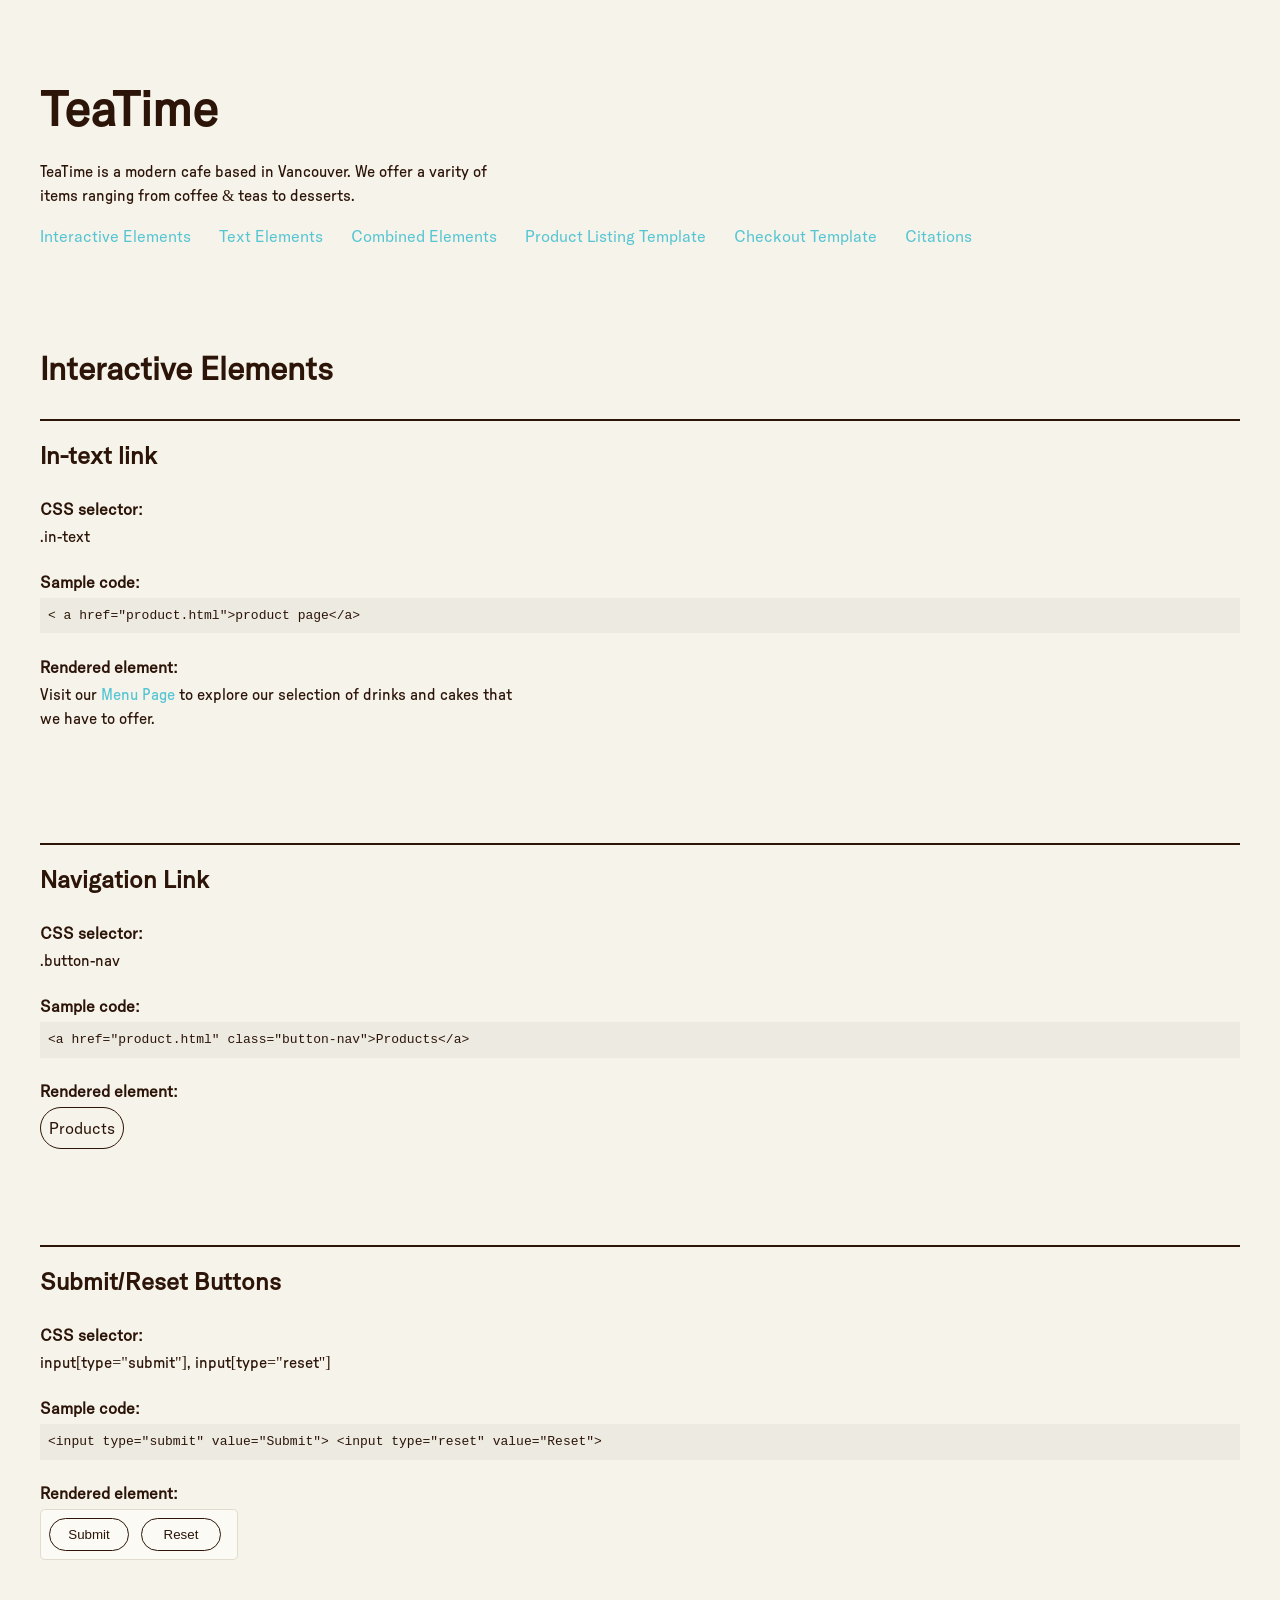
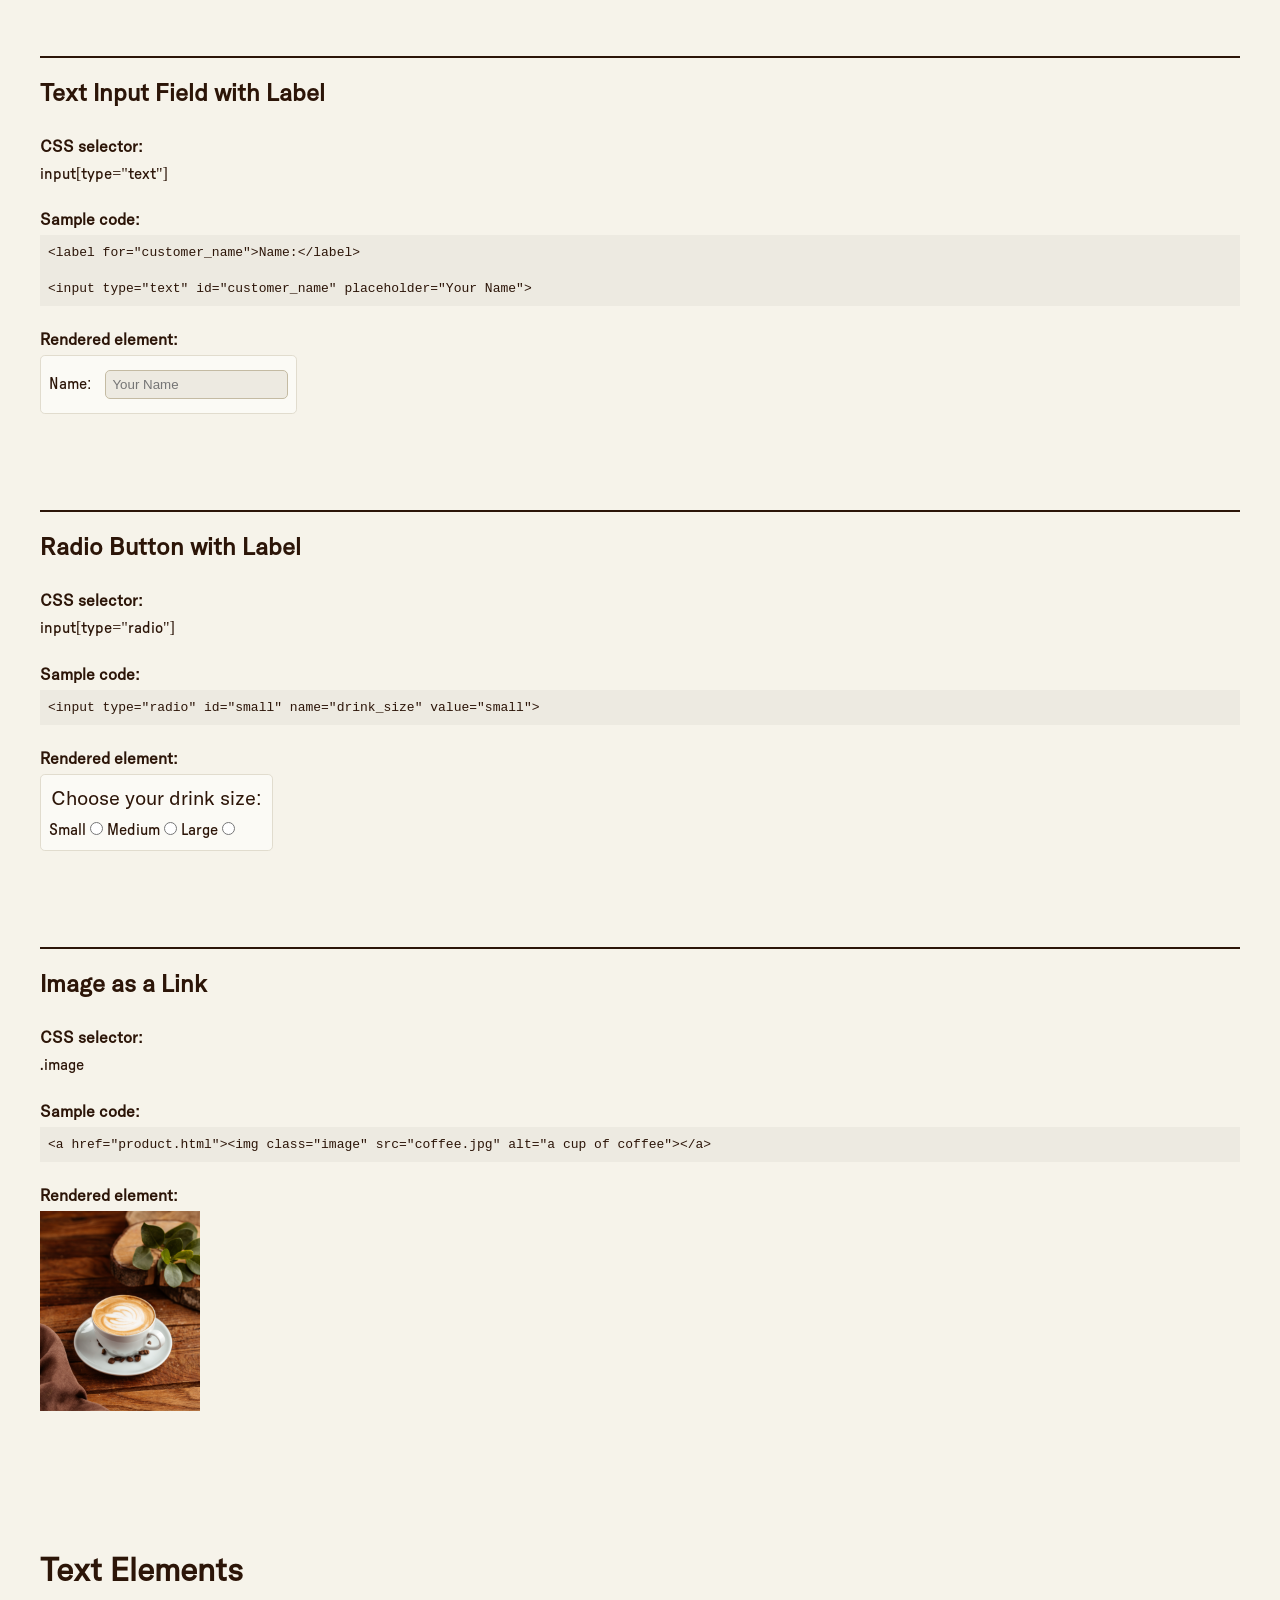
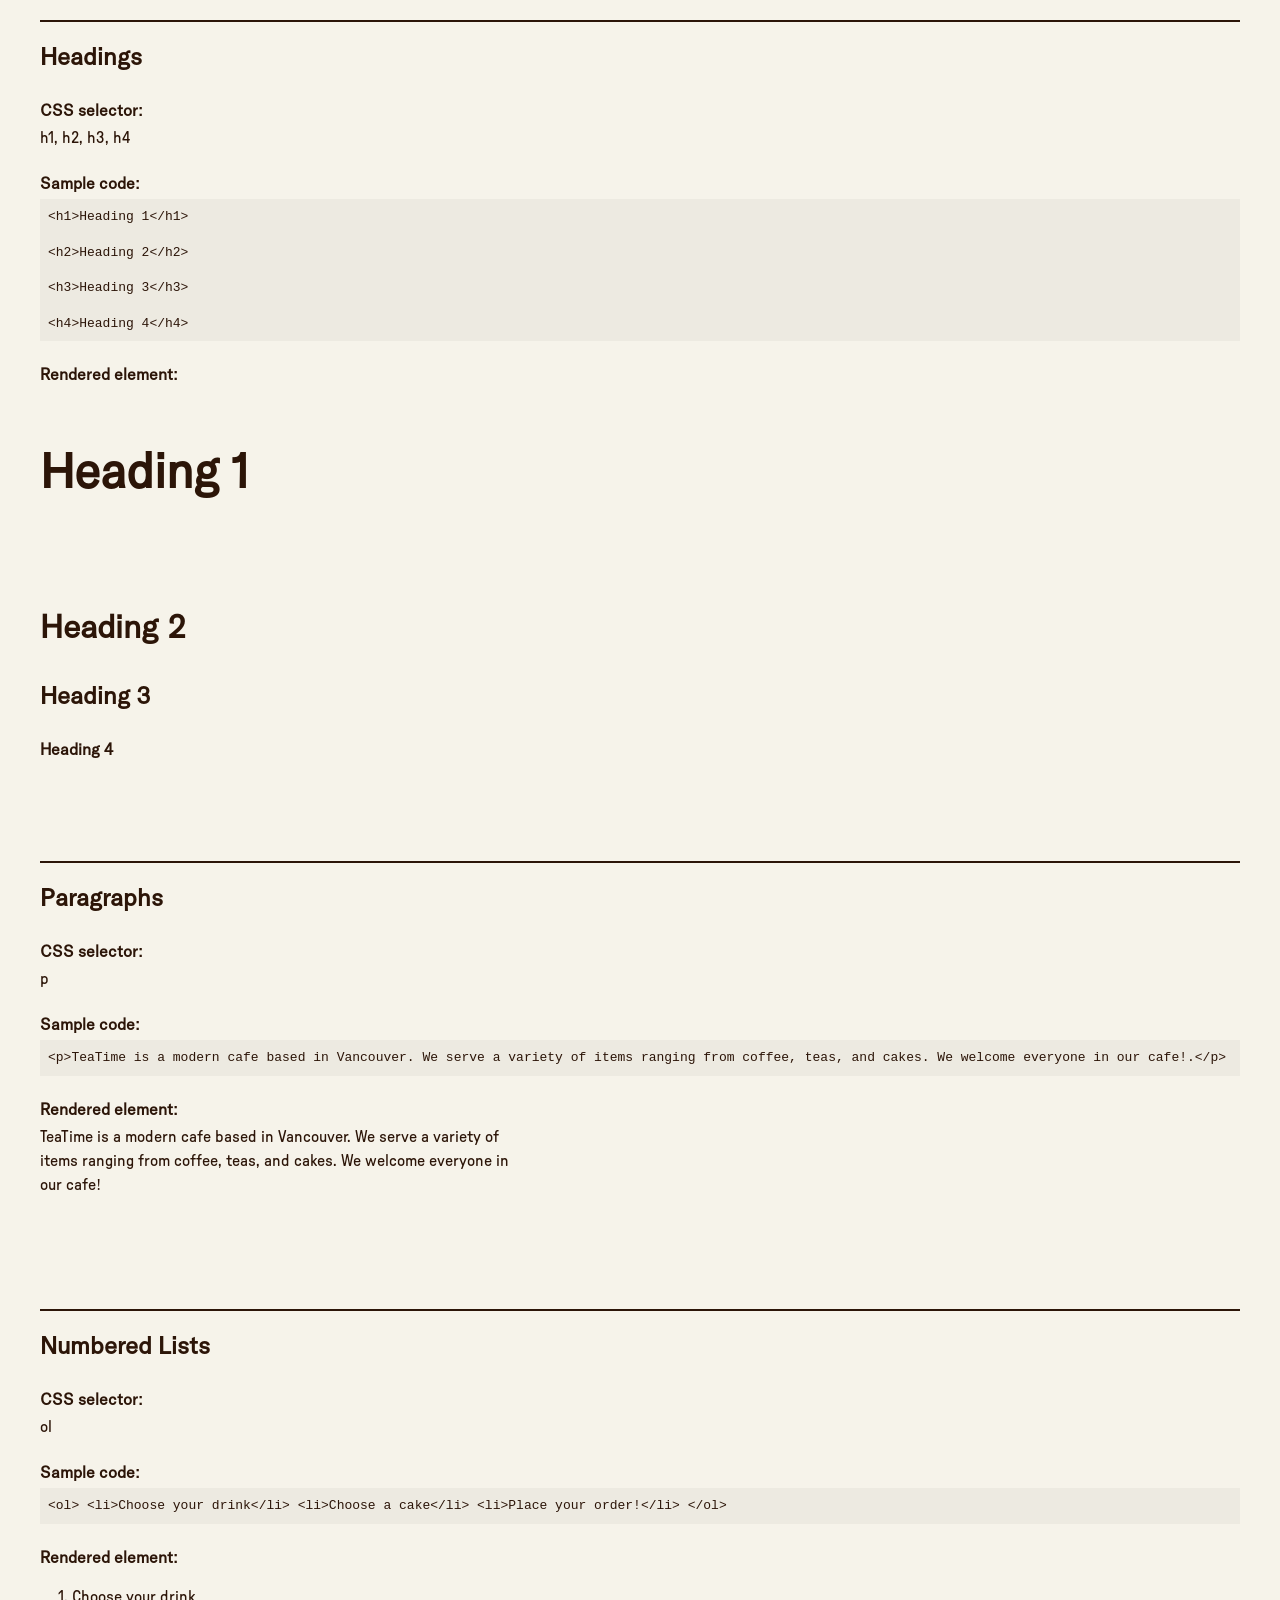
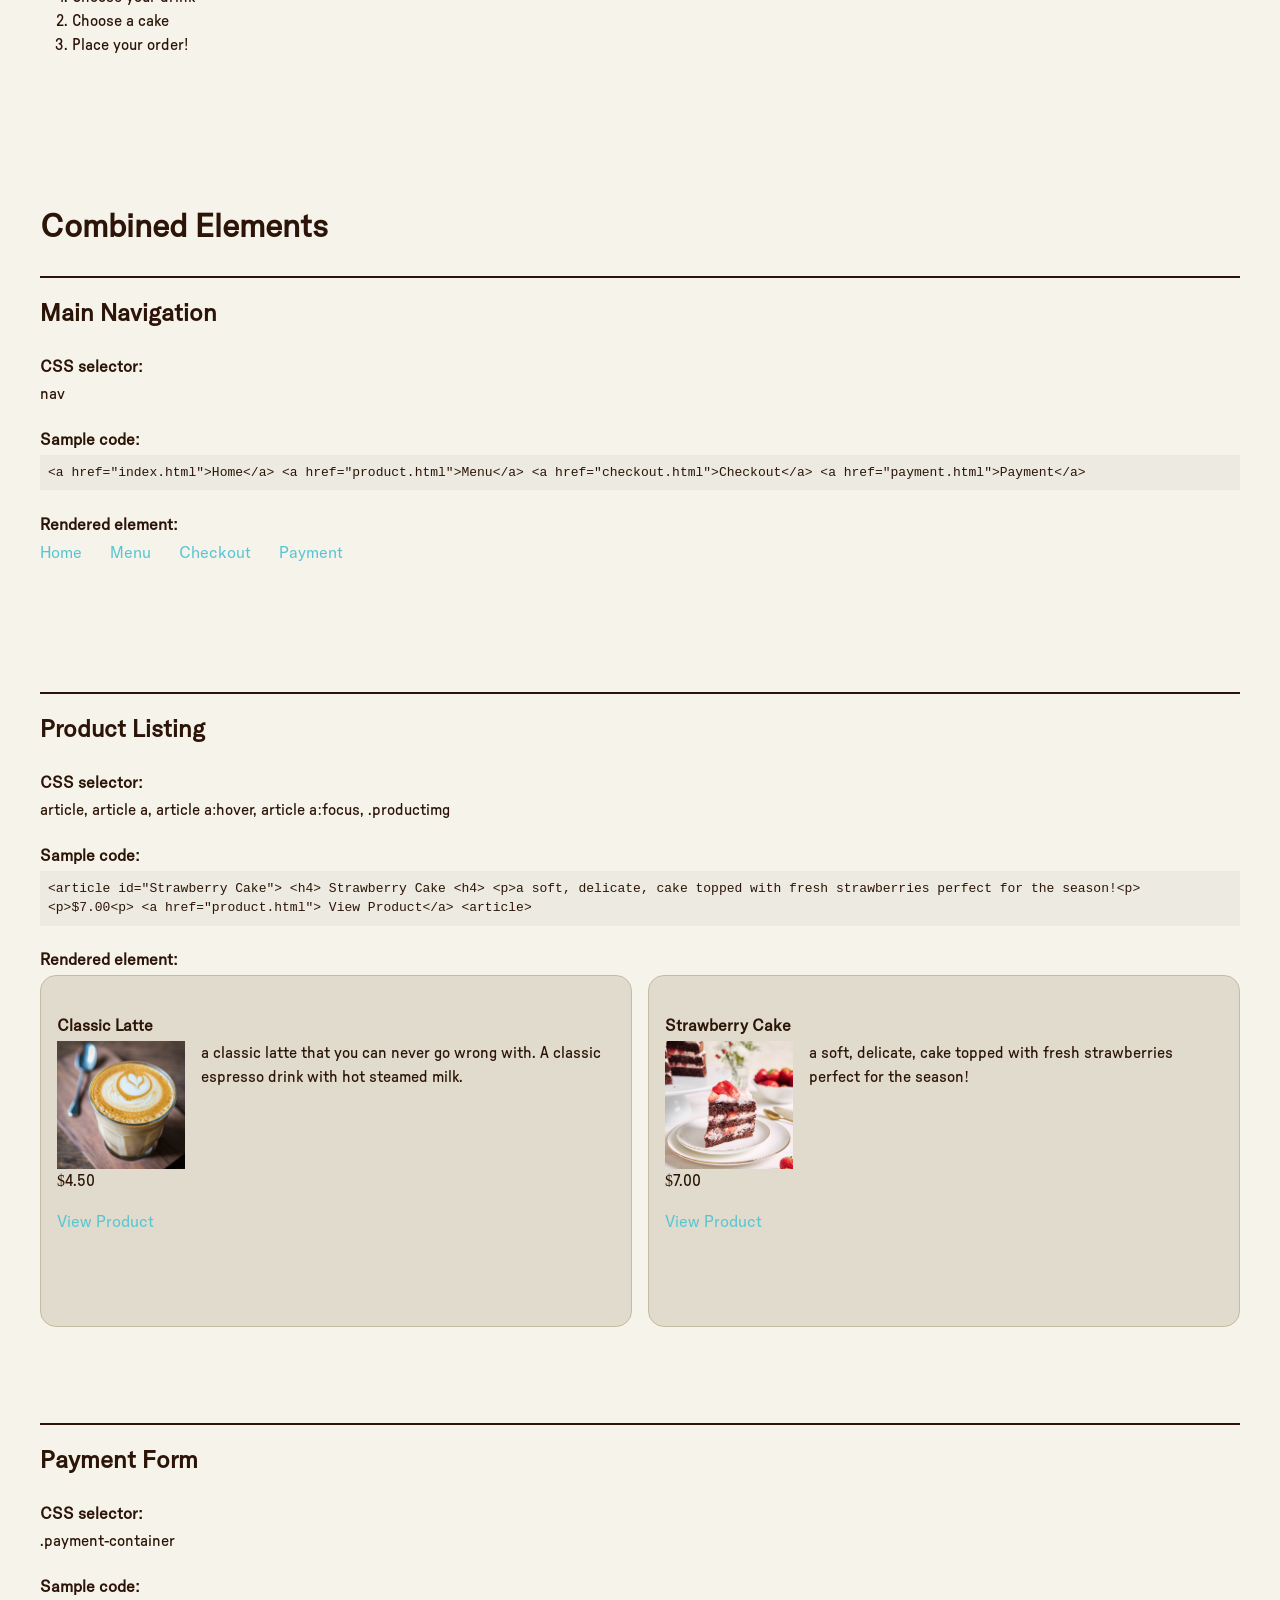
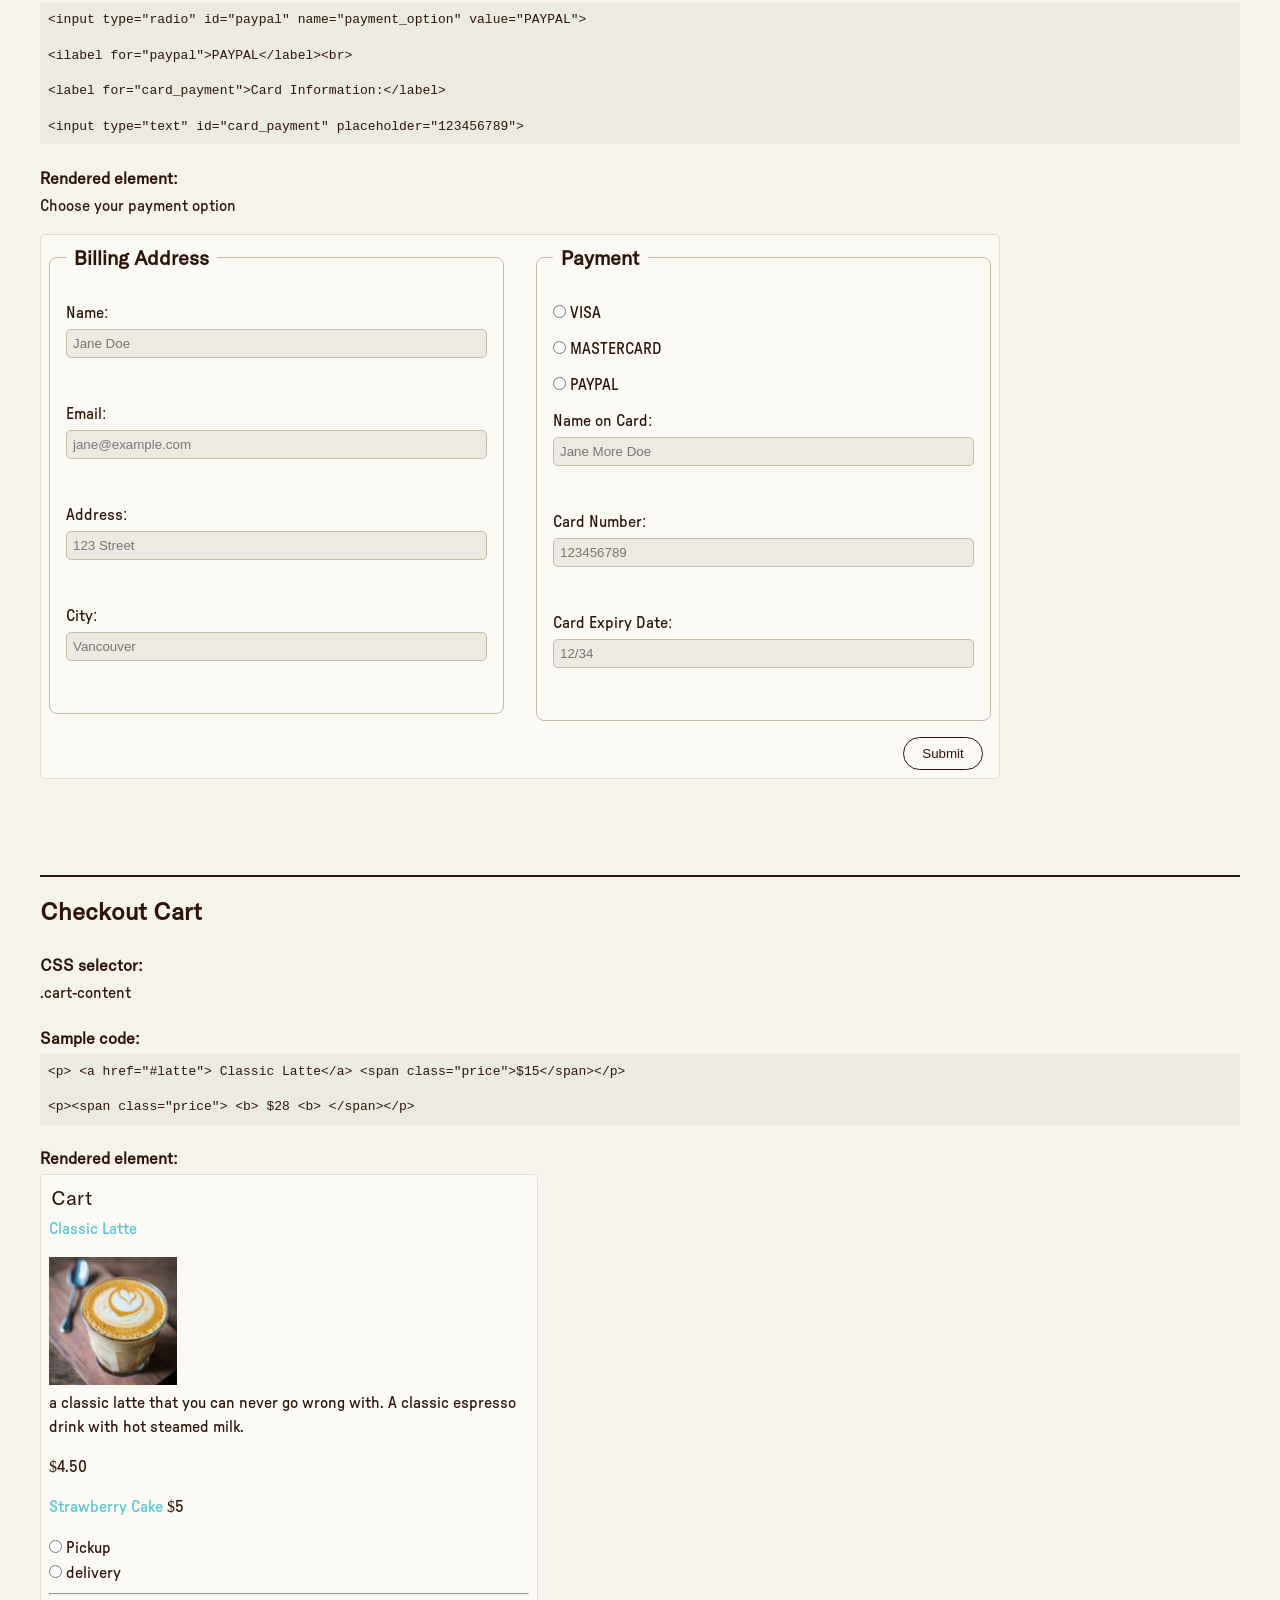
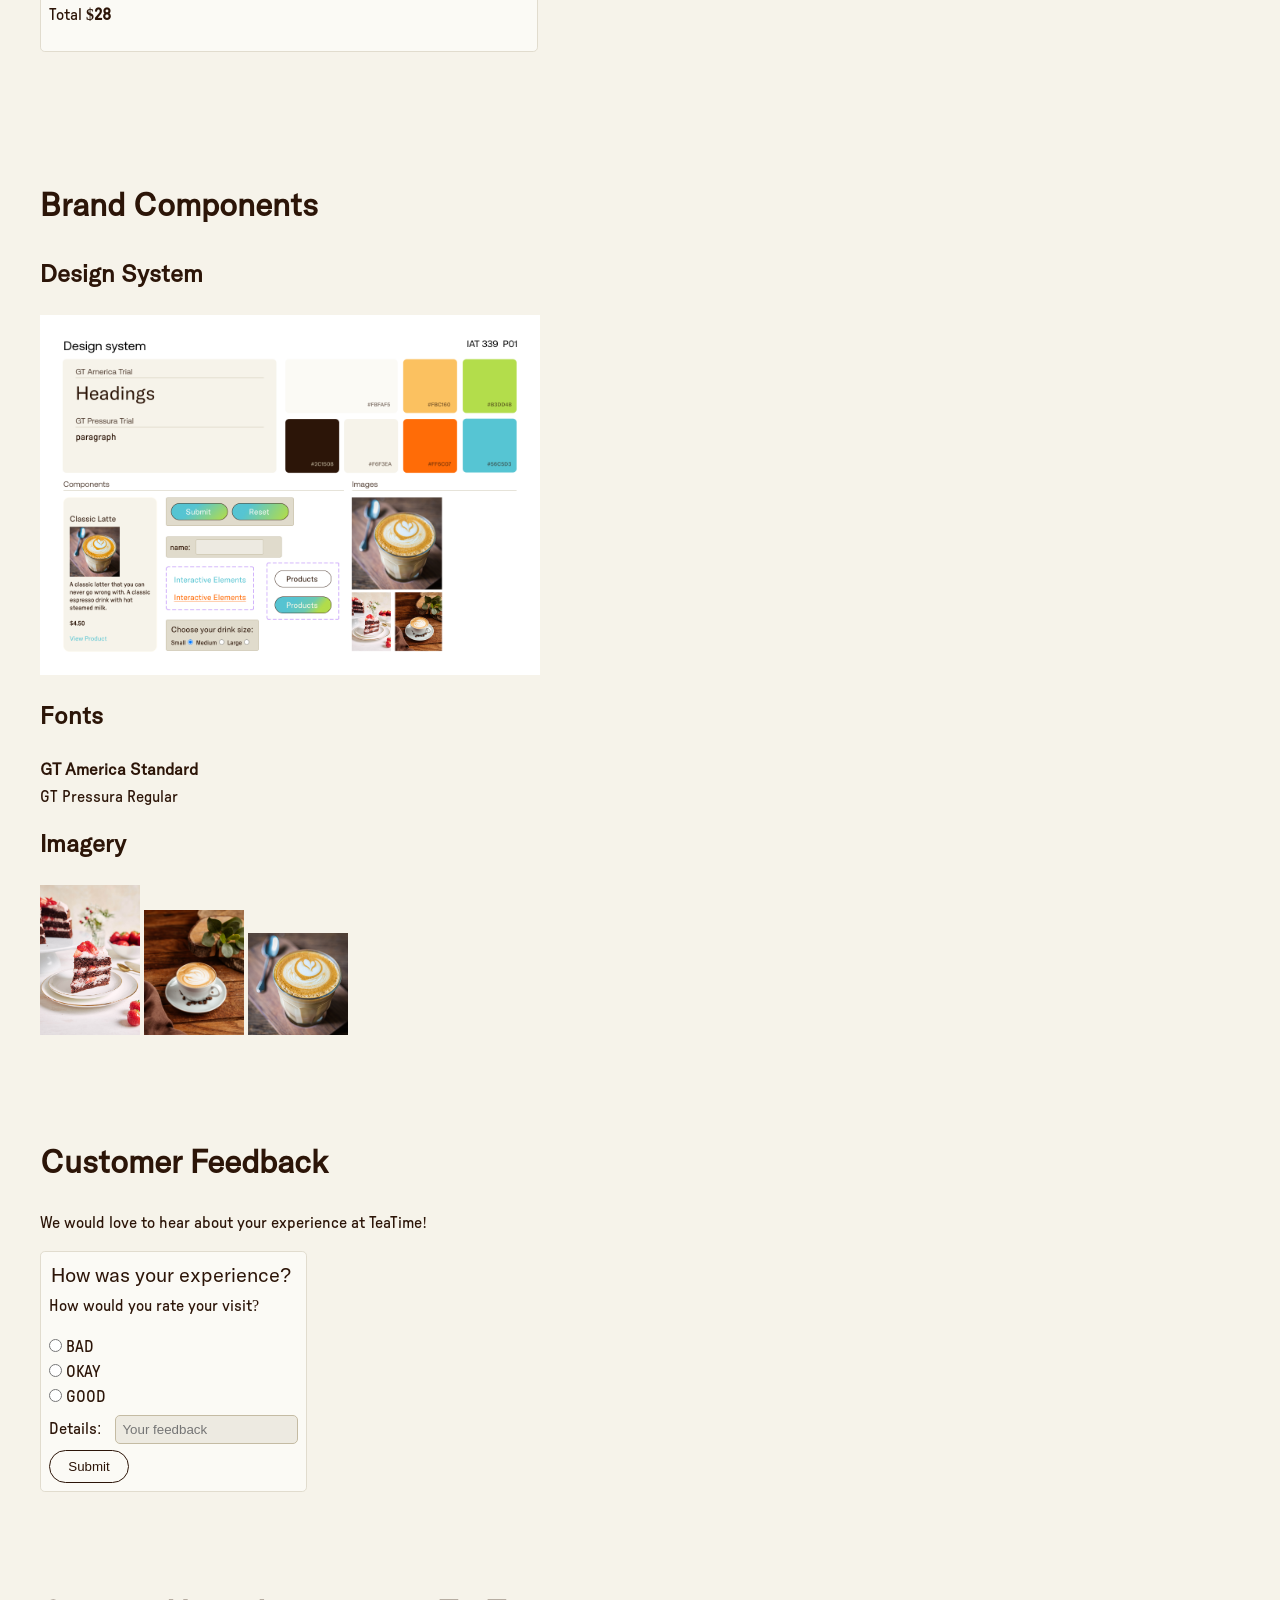
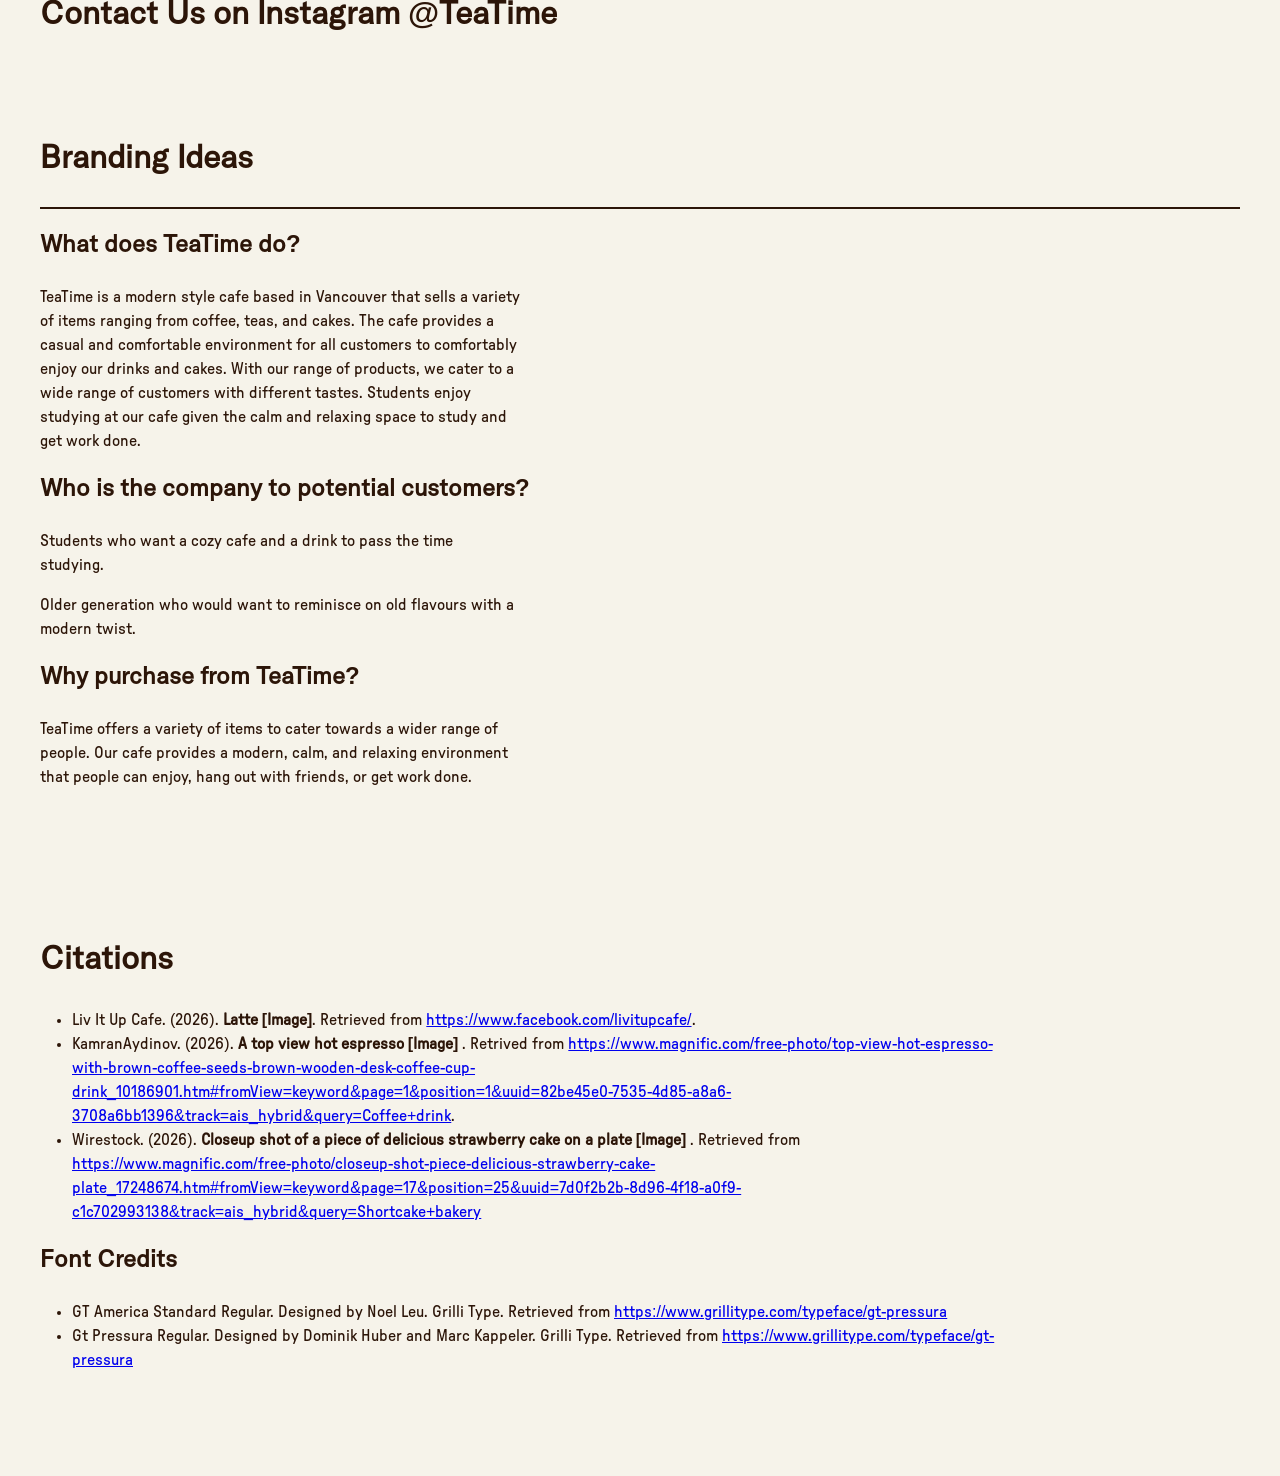
==== P1_km/html/index.html @ fffe6826 "feedbackform" ====
<!DOCTYPE html>

<html lang ="en">

  <head>

    <meta charset="utf-8">
    <title>TeaTime-StyleGuide</title>

    <link href="../css/main.css" rel="stylesheet">

  </head>

  <body>

    <header id="home"> 
      <h1>TeaTime</h1>

      <p>TeaTime is a modern cafe based in Vancouver. We offer a varity of items ranging from coffee & teas to desserts.</p>


      <nav>        
        <a href="#interactive_elements">Interactive Elements</a>
        <a href="#text_elements">Text Elements</a>
        <a href="#combined_elements">Combined Elements</a>
        <a href="product.html">Product Listing Template</a>
        <a href="checkout.html">Checkout Template</a>
        <a href="#citations">Citations</a>
      </nav>

    </header> 

    <!-- INTERACTIVE ELEMENTS SECTION // -->
    <section id="interactive_elements">
      <h2>Interactive Elements</h2>


      <section class="element">
        <h3>In-text link</h3>

        <h4>CSS selector:</h4>
        <p>.in-text</p>

        <h4>Sample code:</h4>

        <code> 
          &lt; a href="product.html"&gt;product page&lt;/a&gt;
        </code>
        <h4>Rendered element:</h4>

        <!-- code is from IAT 235 -->
        <p> Visit our <a href="product.html" class="in-text">Menu Page</a> to explore our selection of drinks and cakes that we have to offer.</p>

        

      </section>


      <!-- Default Button styling section -->
      <section class="element">

        <h3>Navigation Link</h3>

        <h4>CSS selector:</h4>
        <p>.button-nav</p>

        <h4>Sample code:</h4>
        <code>&lt;a href="product.html" class="button-nav"&gt;Products&lt;/a&gt;</code>

        <h4>Rendered element:</h4>
        <a class="button-nav" href="product.html"> Products</a>

      </section>


      <section class="element">
        <h3>Submit/Reset Buttons</h3>

        <h4>CSS selector:</h4>
        <p>input[type="submit"], input[type="reset"]</p>

        <h4>Sample code:</h4>
        <code>
          &lt;input type="submit" value="Submit"&gt;
          &lt;input type="reset" value="Reset"&gt;
        </code>

        <h4>Rendered element:</h4>

        <form>
          <input type="submit" value="Submit">
          <input type="reset" value="Reset">
        </form>


      </section>


      <section class="element">
        <h3>Text Input Field with Label</h3>
        <h4>CSS selector:</h4>
        <p>input[type="text"]</p>

        <h4>Sample code:</h4>
        <code>&lt;label for="customer_name"&gt;Name:&lt;/label&gt;</code>
        <code>&lt;input type="text" id="customer_name" placeholder="Your Name"&gt;</code>

        <!-- Got from Lab example -->
        <h4>Rendered element:</h4>
        <form>
          <fieldset>
            <label for="customer_name">Name:</label>
				    <input type="text" id="customer_name" placeholder="Your Name">
          </fieldset>
        </form>

      </section>

      <!--used w3schools to learn about radio button-->
      <section class="element">
        <h3>Radio Button with Label</h3>
        <h4>CSS selector:</h4>
        <p>input[type="radio"]</p>

        <h4>Sample code:</h4>
        <code> &lt;input type="radio" id="small" name="drink_size" value="small"&gt;</code>
        <h4>Rendered element:</h4>

        <form> 

          <fieldset>
            
            <legend>Choose your drink size:</legend>
            <label for="small">Small</label>
            <input type="radio" id="small" name="drink_size" value="small">

            <label for="medium">Medium</label>
            <input type="radio" id="medium" name="drink_size" value="medium">

            <label for="large">Large</label>
            <input type="radio" id="large" name="drink_size" value="large">



          </fieldset>
        </form>


      </section>


      <section class="element">
        <h3>Image as a Link</h3>
        <h4>CSS selector:</h4>
        <p>.image</p>

        <h4>Sample code:</h4>
        <code>&lt;a href="product.html"&gt;&lt;img class="image" src="coffee.jpg" alt="a cup of coffee"&gt;&lt;/a&gt; </code>
        <h4>Rendered element:</h4>

        <a href="product.html" class="image-link">
          <img class="image" src="coffee.jpg" alt="a cup of coffee" width="100">

        </a>


      </section>


    </section>
    <!-- // INTERACTIVE ELEMENTS SECTION -->



    <!-- TEXT ELEMENTS SECTION // -->
    <section id="text_elements">
      <h2>Text Elements</h2>

      <section class="element">
        <h3>Headings</h3>
        <h4>CSS selector:</h4>
        <p>h1, h2, h3, h4</p>

        <h4>Sample code:</h4>
        <code>&lt;h1&gt;Heading 1&lt;/h1&gt;</code>
        <code>&lt;h2&gt;Heading 2&lt;/h2&gt;</code>
        <code>&lt;h3&gt;Heading 3&lt;/h3&gt;</code>
        <code>&lt;h4&gt;Heading 4&lt;/h4&gt;</code>
        <h4>Rendered element:</h4>

        <h1>Heading 1</h1>

        <h2>Heading 2</h2> 
        <h3>Heading 3</h3>
       
        <h4>Heading 4</h4>
        

      </section>

      <section class="element">
        <h3>Paragraphs</h3>
        <h4>CSS selector:</h4>
        <p>p</p>

        <h4>Sample code:</h4>
        <code>&lt;p&gt;TeaTime is a modern cafe based in Vancouver. We serve a variety of items ranging from coffee, teas, and cakes. We welcome everyone in our cafe!.&lt;/p&gt;</code>
        <h4>Rendered element:</h4>

        <!-- code is from IAT 235 -->

        <p>TeaTime is a modern cafe based in Vancouver. We serve a variety of items ranging from coffee, teas, and cakes. We welcome everyone in our cafe!   </p>

      </section>
      <!--used w3schools to learn about ol and li and how to use them-->
      <section class="element">
        <h3>Numbered Lists</h3>
        <h4>CSS selector:</h4>
        <p>ol</p>

        <h4>Sample code:</h4>
        <code> 
          &lt;ol&gt;
          &lt;li&gt;Choose your drink&lt;/li&gt;
          &lt;li&gt;Choose a cake&lt;/li&gt;
          &lt;li&gt;Place your order!&lt;/li&gt;
          &lt;/ol&gt;

        </code>
        <h4>Rendered element:</h4>

        <ol> 

          <li>Choose your drink</li>
          <li>Choose a cake</li>
          <li>Place your order!</li>

        </ol>




      </section>

    </section>
    <!-- // TEXT ELEMENTS SECTION -->



    <!-- COMBINED ELEMENTS SECTION // -->
    <section id="combined_elements">
      <h2>Combined Elements</h2>

      <section class="element">
        <h3>Main Navigation</h3>
        <h4>CSS selector:</h4>
        <p>nav</p>

        <h4>Sample code:</h4>
        <code> 
          &lt;a href="index.html"&gt;Home&lt;/a&gt;
          &lt;a href="product.html"&gt;Menu&lt;/a&gt;
          &lt;a href="checkout.html"&gt;Checkout&lt;/a&gt;
          &lt;a href="payment.html"&gt;Payment&lt;/a&gt;
        </code>
        <h4>Rendered element:</h4>


        <nav>

          <a href="#home">Home</a>
          <a href="#product-listing">Menu</a>
          <a href="#checkout">Checkout</a>
          <a href="#payment">Payment</a>
        </nav>

        
      </section>

     <section class="element" id="product-listing">
      
      
      <h3>Product Listing</h3>
      <h4>CSS selector:</h4>
        <p>article, article a, article a:hover, article a:focus, .productimg</p>

        <h4>Sample code:</h4>
        <code> 
        &lt;article id="Strawberry Cake"&gt;
        &lt;h4&gt; Strawberry Cake &lt;h4&gt;
        &lt;p&gt;a soft, delicate, cake topped with fresh strawberries perfect for the season!&lt;p&gt;
        &lt;p&gt;$7.00&lt;p&gt;
        &lt;a href="product.html"&gt; View Product&lt;/a&gt;
        &lt;article&gt;
        
      </code>
      <h4>Rendered element:</h4>
      


      <!--used w3schools to decide when to use article vs section. Used article because the items are like one standalone thing that isn't reused-->
      <div class="product-container">

        <article id="latte">


          <h4> Classic Latte</h4>

          <div class="product-details">
          <img class="productimg" src="latte.jpg" alt="latte" width="100">
          <p> a classic latte that you can never go wrong with. A classic espresso drink with hot steamed milk. </p>
          </div>

          <p>$4.50</p>

          <a href="product.html">View Product</a>


        </article>


        <article id="cake">

          <h4>Strawberry Cake</h4>

          <div class="product-details">
          <img class="productimg" src="cake.jpg" alt="cake" width="100">
          <p> a soft, delicate, cake topped with fresh strawberries perfect for the season!</p>
          </div>

          <p>$7.00</p>

          <a href="product.html">View Product</a>
        </article>
      </div>


    </section>   
        
        

      <section class="element" id="payment">
        <h3>Payment Form</h3>
        <h4>CSS selector:</h4>
        <p>.payment-container</p>

        <h4>Sample code:</h4>
        <code>&lt;input type="radio" id="paypal" name="payment_option" value="PAYPAL"&gt;</code>
         <code>&lt;ilabel for="paypal"&gt;PAYPAL&lt;/label&gt;&lt;br&gt;</code>

         <code>&lt;label for="card_payment"&gt;Card Information:&lt;/label&gt;</code>
         <code>&lt;input type="text" id="card_payment" placeholder="123456789"&gt;</code>

         <h4>Rendered element:</h4>


        <p>Choose your payment option</p>

        <!-- soruce: https://www.w3schools.com/html/html_forms.asp -->

        <form>

          <div class="payment-container">

            <fieldset class="billing_address">
              <legend>Billing Address</legend>

              <!-- name -->
              <label for="name">Name:</label><br>
                <input type="text" id="name" placeholder="Jane Doe"><br>

              <!-- email -->
              <label for="email">Email:</label><br>
                <input type="text" id="email" placeholder="jane@example.com"><br>

              <!-- address -->
              <label for="address">Address:</label><br>
                <input type="text" id="address" placeholder="123 Street"><br>
              
              <!-- city -->
              <label for="city">City:</label><br>
                <input type="text" id="city" placeholder="Vancouver"><br>

            </fieldset>
            
            <fieldset class="card_payment">
              <legend>Payment</legend>

              <!-- radio button for card options -->

              <!-- visa -->
                <input type="radio" id="visa" name="payment_option" value="VISA">
                <label for="visa">VISA</label><br>

                <!-- mastercard -->
                <input type="radio" id="mastercard" name="payment_option" value="MASTERCARD">
                <label for="mastercard">MASTERCARD</label><br>

                <!-- paypal -->
                <input type="radio" id="paypal" name="payment_option" value="PAYPAL">
                <label for="paypal">PAYPAL</label><br>


              <!-- text input for card payment -->

                <!-- name on card -->
                <label for="card_name">Name on Card:</label><br>
                <input type="text" id="card_name" placeholder="Jane More Doe"><br>

                <!-- card number -->
                <label for="card_payment">Card Number:</label><br>
                <input type="text" id="card_payment" placeholder="123456789"><br>
                
                <!-- expire date -->
                <label for="card_exp">Card Expiry Date:</label><br>
                <input type="text" id="card_exp" placeholder="12/34"><br>
  

            </fieldset>

          </div>

          <!-- submit button -->
          <input type="submit" value="Submit">  

        </form>



        
      </section>

      <section class="element" id="checkout">
        
        <h3>Checkout Cart</h3>
        <h4>CSS selector:</h4>
        <p>.cart-content</p>

        <h4>Sample code:</h4>
         <code>&lt;p&gt; &lt;a href="#latte"&gt; Classic Latte&lt;/a&gt; &lt;span class="price"&gt;$15&lt;/span&gt;&lt;/p&gt;</code>
        <code>&lt;p&gt;&lt;span class="price"&gt; &lt;b&gt; $28 &lt;b&gt; &lt;/span&gt;&lt;/p&gt;</code>

        <h4>Rendered element:</h4>


        <form>
          <legend>Cart</legend>

          <!-- source: https://www.w3schools.com/howto/howto_css_checkout_form.asp -->

          <fieldset class="latte-cart">
            <!-- image -->

            
            <p><a href="#latte" class="cartlink">Classic Latte</a></p>
            <img class="productimg" src="latte.jpg" alt="latte" width="100">
            <p> a classic latte that you can never go wrong with. A classic espresso drink with hot steamed milk. </p>

            <p>$4.50</p>
            <!-- product description -->
            <!-- quantity -->


          </fieldset>

          <fieldset class="cake-cart">
            <!-- image -->

            <p><a href="#cake" class="cartlink">Strawberry Cake</a> <span class="price">$5</span></p>
            <!-- product description -->
            <!-- quantity -->

          </fieldset>

          <fieldset class="delivery-option">
            <!-- pickup in store or delivery -->
              <!-- pickup -->
              <input type="radio" id="pickup" name="delivery_option" value="pickup">
              <label for="pickup">Pickup</label><br>

              <!-- delivery -->
              <input type="radio" id="delivery" name="delivery_option" value="delivery">
              <label for="delivery">delivery</label><br>
                
          </fieldset>

          <!-- linebreak -->
          <hr>

          <fieldset class="total-cost">
            <p>Total <span class="price"><b>$28</b></span></p>
          </fieldset>

        
        </form>


      </section>


    </section>

    <!-- brand components -->

    <section id="brand_components">
      <h2>Brand Components</h2>

      <h3>Design System</h3>

      <img src="design-system.png" alt="website design system" width="500">

      <h3>Fonts</h3>
      <h4>GT America Standard</h4>
      <p>GT Pressura Regular</p>

      <h3>Imagery</h3>
      <img src="cake.jpg" alt="cake" width="100">
      <img src="coffee.jpg" alt="a cup of coffee" width="100">
      <img src="latte.jpg" alt="latte" width="100">

    </section>

    <!--feedback form-->
    <section id="feedback">
      <h2> Customer Feedback</h2>
      <p>We would love to hear about your experience at TeaTime!</p>
      <form action="#" method="post">
        <fieldset>
          <legend>How was your experience?</legend>
          <p>How would you rate your visit?</p>

          <input type="radio" id="bad" name="rating" value="BAD">
          <label for="bad">BAD</label><br>

          <input type="radio" id="okay" name="rating" value="OKAY">
          <label for="okay">OKAY</label><br>

          <input type="radio" id="good" name="rating" value="GOOD">
          <label for="good">GOOD</label><br>

          <label for="Details">Details:</label>
          <input type="text" id="Details" name="feedback" placeholder="Your feedback">
        


        </fieldset>
        <input type="submit" value="Submit">  
      </form>



    </section>

    <section id="contact">
      <h2>Contact Us on Instagram @TeaTime </h2>
    </section>



    <!--branding ideas -->
    <section id="branding_ideas">
      <h2>Branding Ideas</h2>

      <section class="element">

        <h3>What does TeaTime do?</h3>
        <p> 
          TeaTime is a modern style cafe based in Vancouver that sells a variety of items ranging from coffee, teas, and cakes. The cafe provides a casual and comfortable environment for all customers to comfortably enjoy our drinks and cakes. With our range of products, we cater to a wide range of customers with different tastes. Students enjoy studying at our cafe given the calm and relaxing space to study and get work done.
        </p>

        <h3>Who is the company to potential customers?</h3>
        <p>
          Students who want a cozy cafe and a drink to pass the time studying.
        </p>
        <p>
          Older generation who would want to reminisce on old flavours with a modern twist.
        </p>

        <h3>Why purchase from TeaTime?</h3>

        <p>TeaTime offers a variety of items to cater towards a wider range of people. Our cafe provides a modern, calm, and relaxing environment that people can enjoy, hang out with friends, or get work done. </p>
      
      </section>

    </section>
    


    
    <!-- // COMBINED ELEMENTS SECTION -->
    <section id="citations">
      <h2>Citations</h2>

      <ul>
        <li> Liv It Up Cafe. (2026). <strong> Latte [Image]</strong>. Retrieved from <a href="https://www.facebook.com/livitupcafe/">https://www.facebook.com/livitupcafe/</a>.</li>

        <li>KamranAydinov. (2026). <strong>A top view hot espresso [Image] </strong>. Retrived from <a href="https://www.magnific.com/free-photo/top-view-hot-espresso-with-brown-coffee-seeds-brown-wooden-desk-coffee-cup-drink_10186901.htm#fromView=keyword&page=1&position=1&uuid=82be45e0-7535-4d85-a8a6-3708a6bb1396&track=ais_hybrid&query=Coffee+drink">https://www.magnific.com/free-photo/top-view-hot-espresso-with-brown-coffee-seeds-brown-wooden-desk-coffee-cup-drink_10186901.htm#fromView=keyword&page=1&position=1&uuid=82be45e0-7535-4d85-a8a6-3708a6bb1396&track=ais_hybrid&query=Coffee+drink</a>.</li>

        <li>Wirestock. (2026). <strong> Closeup shot of a piece of delicious strawberry cake on a plate [Image] </strong>. Retrieved from <a href="https://www.magnific.com/free-photo/closeup-shot-piece-delicious-strawberry-cake-plate_17248674.htm#fromView=keyword&page=17&position=25&uuid=7d0f2b2b-8d96-4f18-a0f9-c1c702993138&track=ais_hybrid&query=Shortcake+bakery">https://www.magnific.com/free-photo/closeup-shot-piece-delicious-strawberry-cake-plate_17248674.htm#fromView=keyword&page=17&position=25&uuid=7d0f2b2b-8d96-4f18-a0f9-c1c702993138&track=ais_hybrid&query=Shortcake+bakery</a></li>


      </ul>

      <h3> Font Credits</h3>
      <ul>
        <li>GT America Standard Regular. Designed by Noël Leu. Grilli Type. Retrieved from <a href="https://www.grillitype.com/typeface/gt-pressura">https://www.grillitype.com/typeface/gt-pressura</a></li>

        <li>Gt Pressura Regular. Designed by Dominik Huber and Marc Kappeler. Grilli Type. Retrieved from <a href="https://www.grillitype.com/typeface/gt-pressura">https://www.grillitype.com/typeface/gt-pressura</a></li>

      </ul>

    </section>


  </body>
</html>
---- P1_km/css/main.css ----
/*
  STYLE GUIDE STYLING 
  Default styling for the style guide 
*/
*{
  box-sizing: border-box;
}

/* custom font */
@font-face {
  font-family: America;
  src: url(../fonts/GT-America-Standard-Regular-Trial.woff2);
}

@font-face {
  font-family: America Md;
  src: url(../fonts/GT-America-Standard-Medium-Trial.otf);
}

@font-face {
  font-family: Pressura;
  src: url(../fonts/GT-Pressura-Regular-Trial.woff2);
}

html {
  scroll-behavior: smooth;
}

body {
  /* change font  */
  /* content is from iat 235 */
  font-family: America, 'Franklin Gothic Medium', 'Arial Narrow', Arial, sans-serif;
  padding: 2rem;
  background-color: rgb(246, 243, 234);
  color: rgb(44, 21, 8);
  line-height: 1.5;

}

/* media querey */
@media screen and (max-width:992px){

}

@media screen and (max-width:600px){
  body{
    .payment-container {
      flex-direction: column;
  }
    .cart-content{
      flex-direction: column;
    }

  }

}

/* add space between section elemnets*/
/* content is from iat 235 */

section{

  margin-bottom: 4rem;

}

.element {
  
  padding-bottom: 2rem;
  border-top-width: 0.15rem;
  border-top-style: solid;
  border-top-color: rgb(44, 21, 8);
}

h1{
  font-family: America, 'Franklin Gothic Medium', 'Arial Narrow', Arial, sans-serif;
  font-size: 3rem;
  color:rgb(44, 21, 8);
  margin-bottom: 1rem;
}

h2 {
  font-family: America, 'Franklin Gothic Medium', 'Arial Narrow', Arial, sans-serif;
  font-size: 2rem;
  color:rgb(44, 21, 8);
  margin-top: 6rem;
}

h3 {
  font-family: America, 'Franklin Gothic Medium', 'Arial Narrow', Arial, sans-serif;
  font-size: 1.5rem;
  color:rgb(44, 21, 8);

  margin-top: 1rem;
}

h4 {
  font-family: America, 'Franklin Gothic Medium', 'Arial Narrow', Arial, sans-serif;
  margin-bottom: 0.25rem;
}

legend{
  font-family: America, 'Franklin Gothic Medium', 'Arial Narrow', Arial, sans-serif;
  font-size: 1.25rem;
  margin-bottom: 0.25rem;
}

/* Shorten the default width of the <p> element, but ensure it is still responsive when the viewport shrinks. */
/* content from iat 235 */
p {
  font-family: Pressura;
  margin-top:0;
  max-width: 30rem;
}

ul, ol{
  font-family: Pressura, sans-serif;
  max-width: 60rem;
}

img {
  max-width: 100%;
  height: auto;
}


code {
  background-color: rgb(237,234,225);
  padding: 0.5rem;
  display: block;
}

nav {
  margin-bottom: 2rem;
}

nav a {
  font-family: America, sans-serif;
  color: rgb(86, 197, 211);
  text-decoration: none;
  margin-right: 1.5rem;
  transition: color 0.5s ease;

}

nav a:hover, nav a:focus {
  color: rgb(255, 108, 7);
  text-decoration: underline;
}


/* 
  INTERACTIVE ELEMENTS -------------------
*/

/* Styling for the navigation button */
.button-nav {
  display: inline-block;
  padding: 0.5rem;
  color: rgb(44, 21, 8);
  background-color: transparent;
  border: 1px solid rgb(44, 21, 8);
  border-radius: 2rem;
  text-decoration: none;
  transition-property: background-color; 
  transition-duration: 0.5s;
}

.button-nav:hover, .button-nav:focus {
  color: rgb(237,234,225);
  background: linear-gradient(to bottom right, rgb(86, 197, 211), rgb(179, 221, 75));
 
}

.in-text{
  color: rgb(86, 197, 211);
  text-decoration: none;
  
}
/* add different hover and focus state styling to the in-text link*/
.in-text:hover, .in-text:focus{
  color: rgb(255, 108, 7);
  text-decoration: underline;

}

/* different hover and focus state styling to the image as a link. */
/*styleing source: https://www.w3schools.com/css/tryit.asp?filename=trycss_css_image_overlay_opacity  */

.image-link {
  display: inline-block;
  background-color: rgb(255, 108, 7);
  width: 10rem;
  max-width: 100%;
}

.image{
  opacity: 1;
  display: block;
  width: 100%;
  height: auto;
  transition: 0.5s ease;
}

.image:hover, .image:focus{
  opacity: 0.3;

}

/* input and label styling */
/* from class suggested website: https://learn.shayhowe.com/html-css/building-forms/ */
form{
  border: 0.06rem solid rgb(225, 220, 206);
  border-radius: 0.3rem;
  overflow: hidden;
  width: auto;
  max-width: fit-content;
  padding: 0.5rem;
  background-color: rgb(251, 250, 245);
}
fieldset {
  border: 0;
  margin: 0;
  padding: 0;
}
input {
  border-radius: 5px;
  margin: 0;
}

.payment-container{
  display:flex;
  gap: 2rem;
  align-items: flex-start;
  width: 100%;
}

.payment-container fieldset{
  flex: 1;
  min-width: 0;
  padding: 1rem;
  border: 1px solid rgb(196,187,163);
  border-radius: 0.5rem;
}

.payment-container legend {
  padding: 0 0.5rem;
  font-weight:bold;

}

.payment-container label {
  display: inline-block;
  margin-top: 0.5rem;
  margin-bottom: 0.25rem;
}

.payment-container input[type="text"] {
  display: block;
  width: 100%;
  margin: 0 0 0.75rem;
  border: 1px solid rgb(196,187,163);
  border-radius: 0.3rem;
  background-color: rgb(237,234,225);
}

#payment form {
  display: flex;
  flex-direction: column;
  align-items: stretch;
  width: 100%;
  max-width: 60rem;

}

#payment input[type="submit"] {
  align-self: flex-end;
  margin-top: 1rem;
  margin-right: 0.5rem;
}

.cart-content {
  display: flex;
  flex-direction: column;
  gap: 1rem;
}

@media screen and (max-width: 600px) {

  #payment form {
    width: 100%;
    max-width: 100%;
    padding: 1 rem;
  }

  .payment-container, .cart-content {
    flex-direction: column;
    align-items:strech;
    width: 100%;
    gap: 1 rem;
  }

  .payment-container fieldset {
    width: 100%;
    margin-left: 0;
  }
}

form label {
  font-family: Pressura, sans-serif;
  color: rgb(44, 21, 8);
}

form input[type="radio"]{
  width: auto;
}

.product-container {
  display: flex;
  flex-direction: row;
  flex-wrap: wrap;
  gap: 1rem;
}

.product-container article {
  flex: 1 1 15rem;
  margin-bottom: 0;
}

@media screen and (max-width: 600px) {
  .product-container {
    flex-direction: column;
  }

  .product-container article {
    width: 100%;
  }
}

/* 
  TEXT ELEMENTS -------------------
*/
input[type="text"]{
  background-color: rgb(237,234,225);
  border: 1px solid;
  border-color:rgb(196,187,163);
  padding: 6px;
  margin-top: 6px;
  margin-bottom: 6px;
  margin-left: 10px;


}

/*submit and resrt*/
input[type="submit"], input[type="reset"]{
  display:inline-block;
  padding: 0.5rem;
  width: 5rem;
  margin-right: 0.5rem;
  background-color: transparent;
  color: rgb(44, 21, 8);
  border: 1px solid rgb(44, 21, 8);
  border-radius: 2rem;
  text-decoration: none;
  transition-property: background-color;
  transition-duration: 0.5s;


}

input[type="submit"]:hover, input[type="submit"]:focus{
  color: rgb(237,234,225);
  background: linear-gradient(to bottom right, rgb(86, 197, 211), rgb(179, 221, 75));

}

input[type="reset"]:hover, input[type="reset"]:focus{
  color: rgb(237,234,225);
  background: linear-gradient(to bottom right, rgb(86, 197, 211), rgb(179, 221, 75));
}

ol, ul{
  padding-left: 2rem;
}

article {
  width: 15rem;
  min-height: 22rem;
  padding: 1rem;
  border: 1px solid rgb(196,187,163);
  border-radius: 1rem;
  background-color: rgb(224,219,204);
  margin-bottom: 1rem;

}

article a {
  color: rgb(86, 197, 211);
  text-decoration: none;
}
article a:hover, article a:focus {
  color: rgb(255, 108, 7);
  text-decoration: underline;
}

.productimg {
  width: 8rem;
  height: 8rem;
  object-fit: cover;

}

.product-details {
  display: flex;
  flex-direction: row;
  align-items: flex-start;
  gap: 1rem;
}

.product-details p {
  flex: 1;
  min-width: 0;
  margin-top: 0;
}

@media screen and (max-width: 800px) {
  .product-details {
    flex-direction: column;
  }
}


.cartlink {
  color: rgb(86, 197, 211);
  text-decoration: none;

}

.cartlink:hover {
  color: rgb(255, 108, 7);
  text-decoration: underline;
}


/* 
  COMBINED ELEMENTS -------------------
*/

@media screen and (max-width: 600px) {
  #payment form {
    width: 100%;
    max-width: 100%;
  }

  #payment .payment-container {
    width: 100%;
    gap: 1rem;
  }

  #payment .payment-container fieldset {
    width: 100%;
    min-width: 0;
    padding: 0.5rem;
  }

  #payment .payment-container input[type="text"] {
    display: block;
    width: 100%;
    max-width: 100%;
    margin: auto;
  }
}
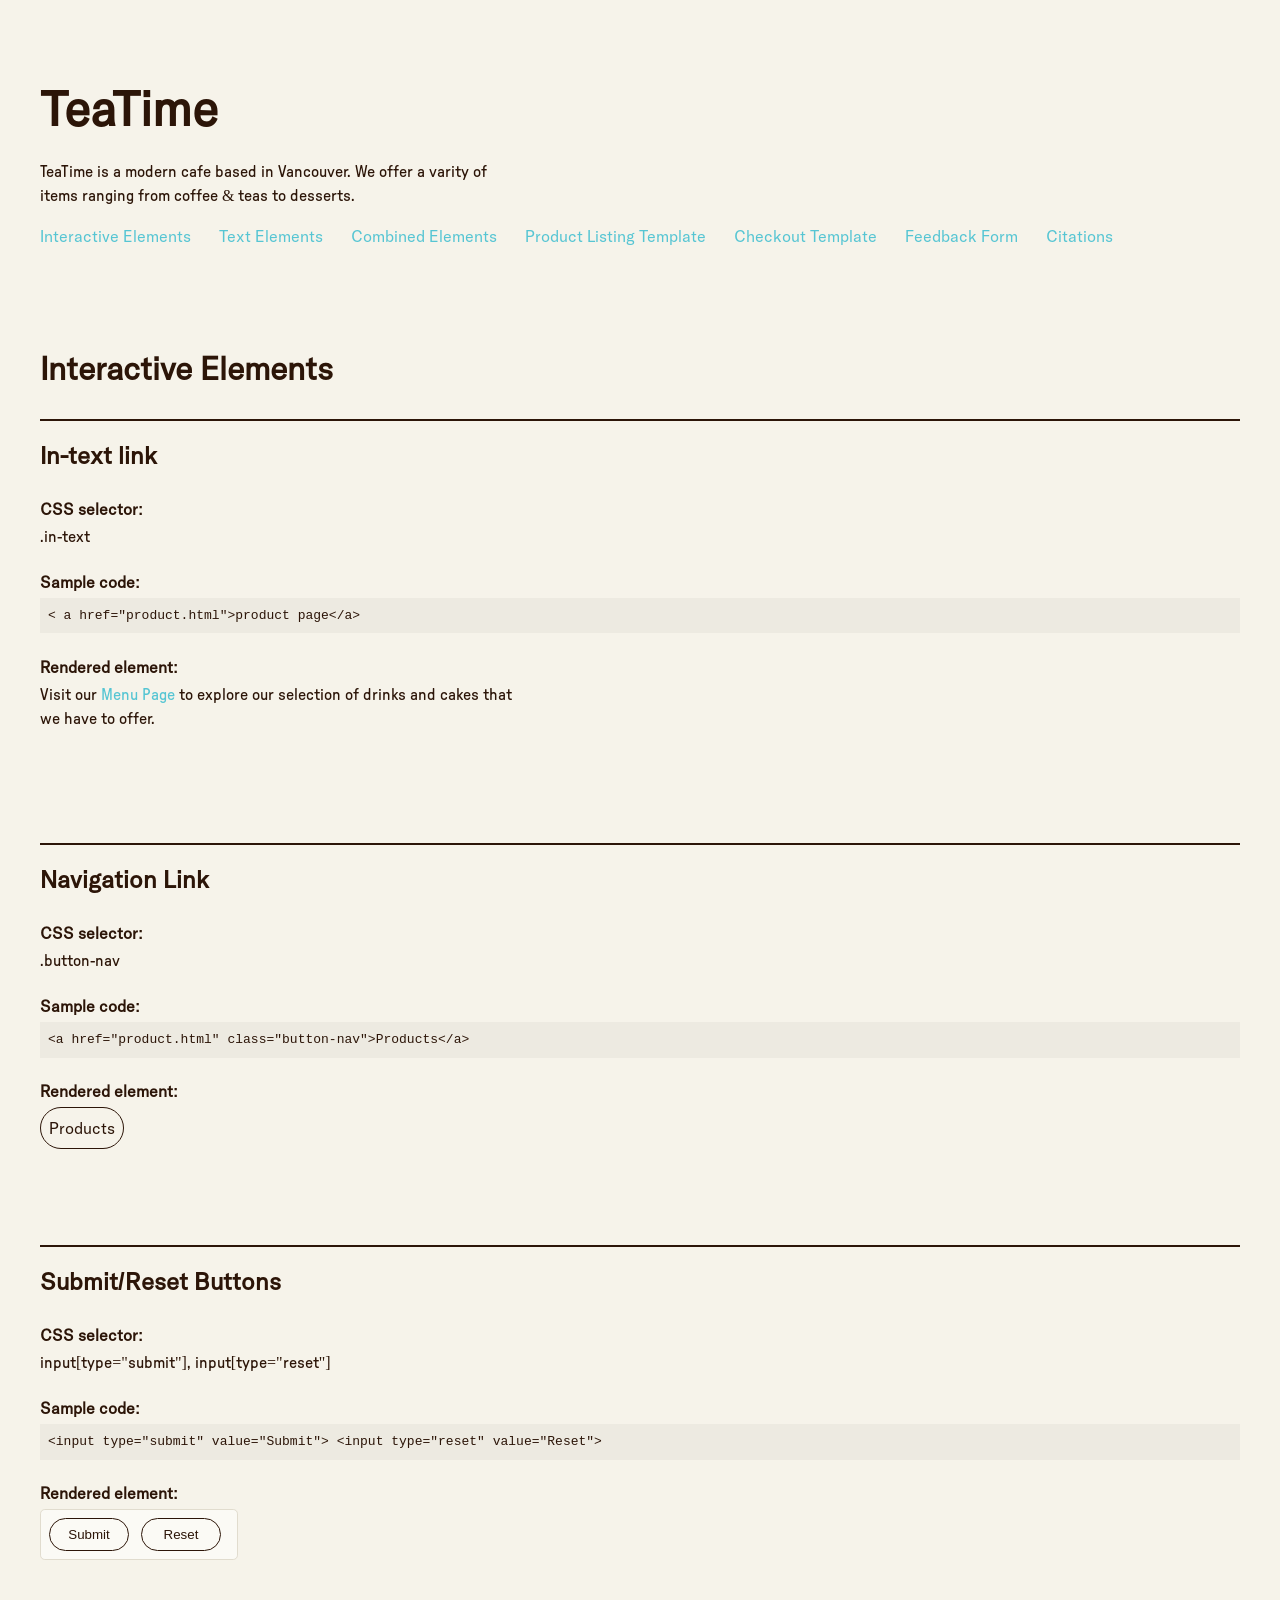
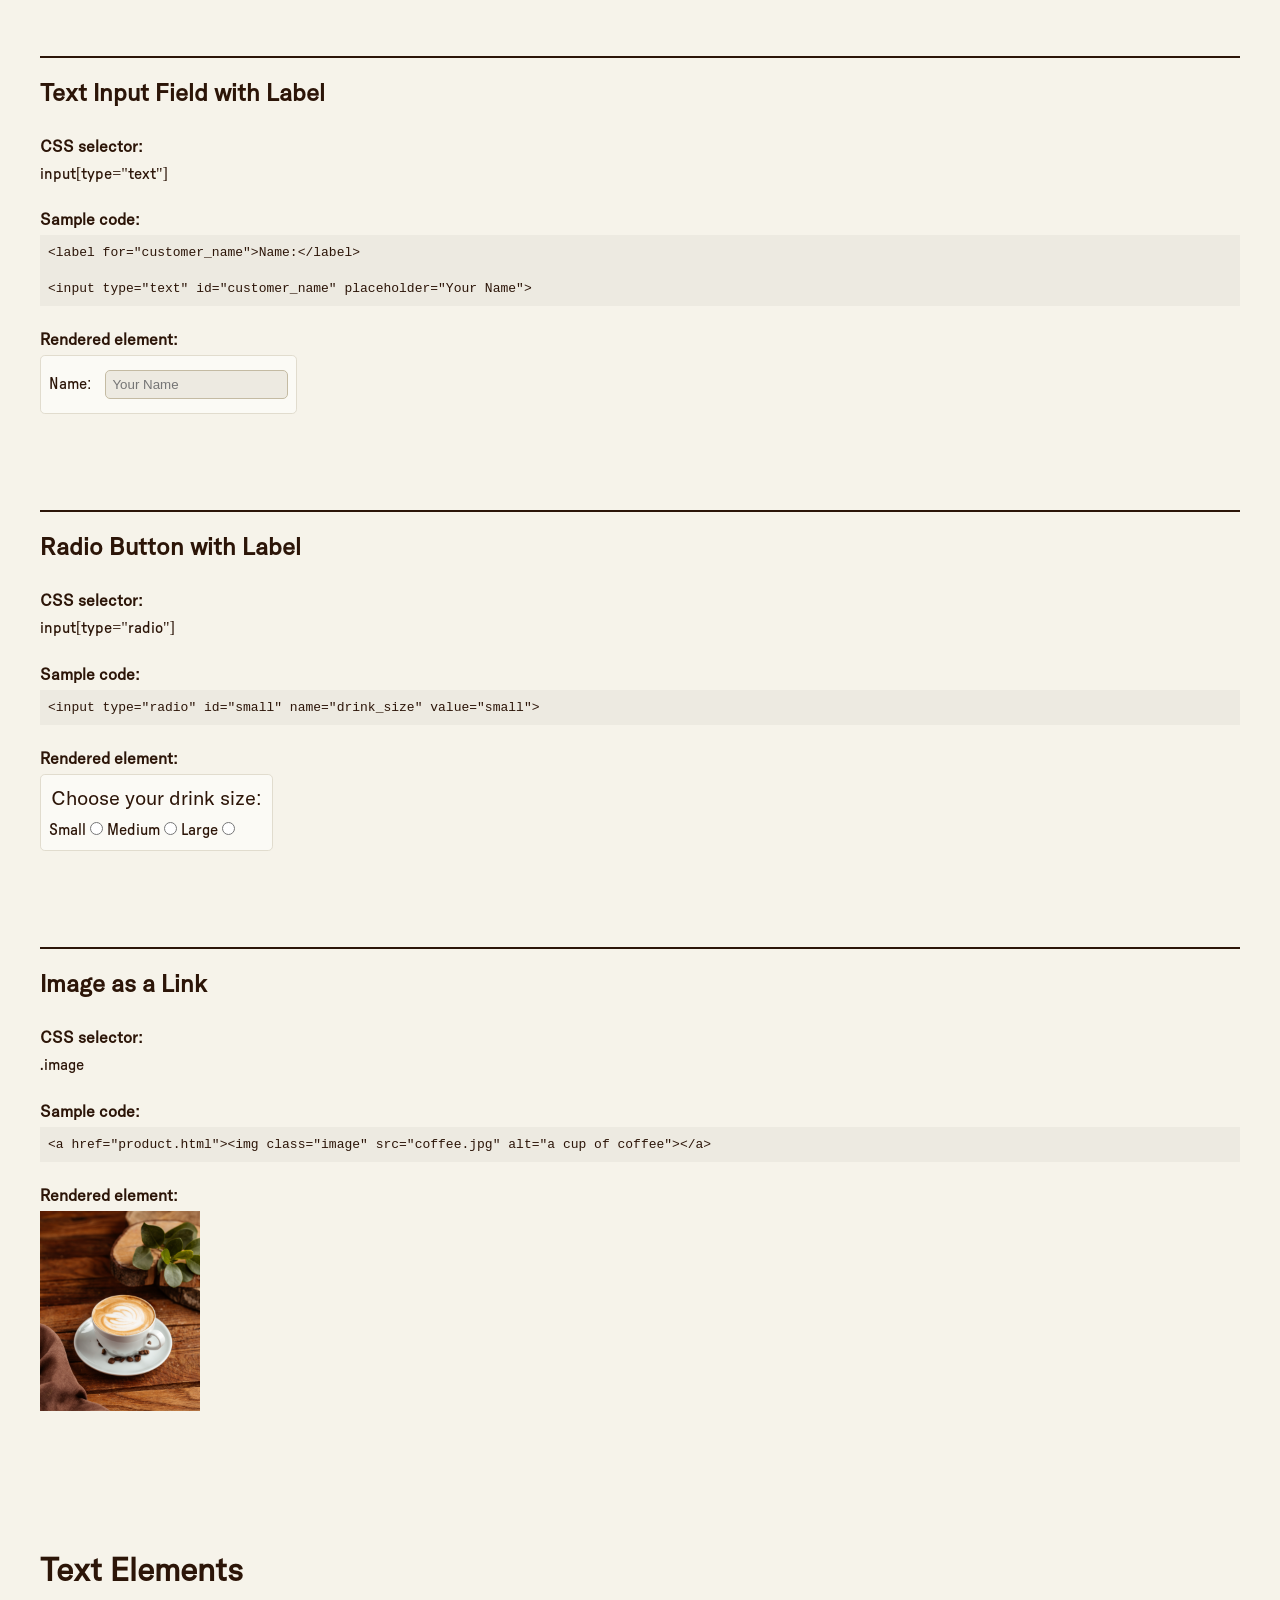
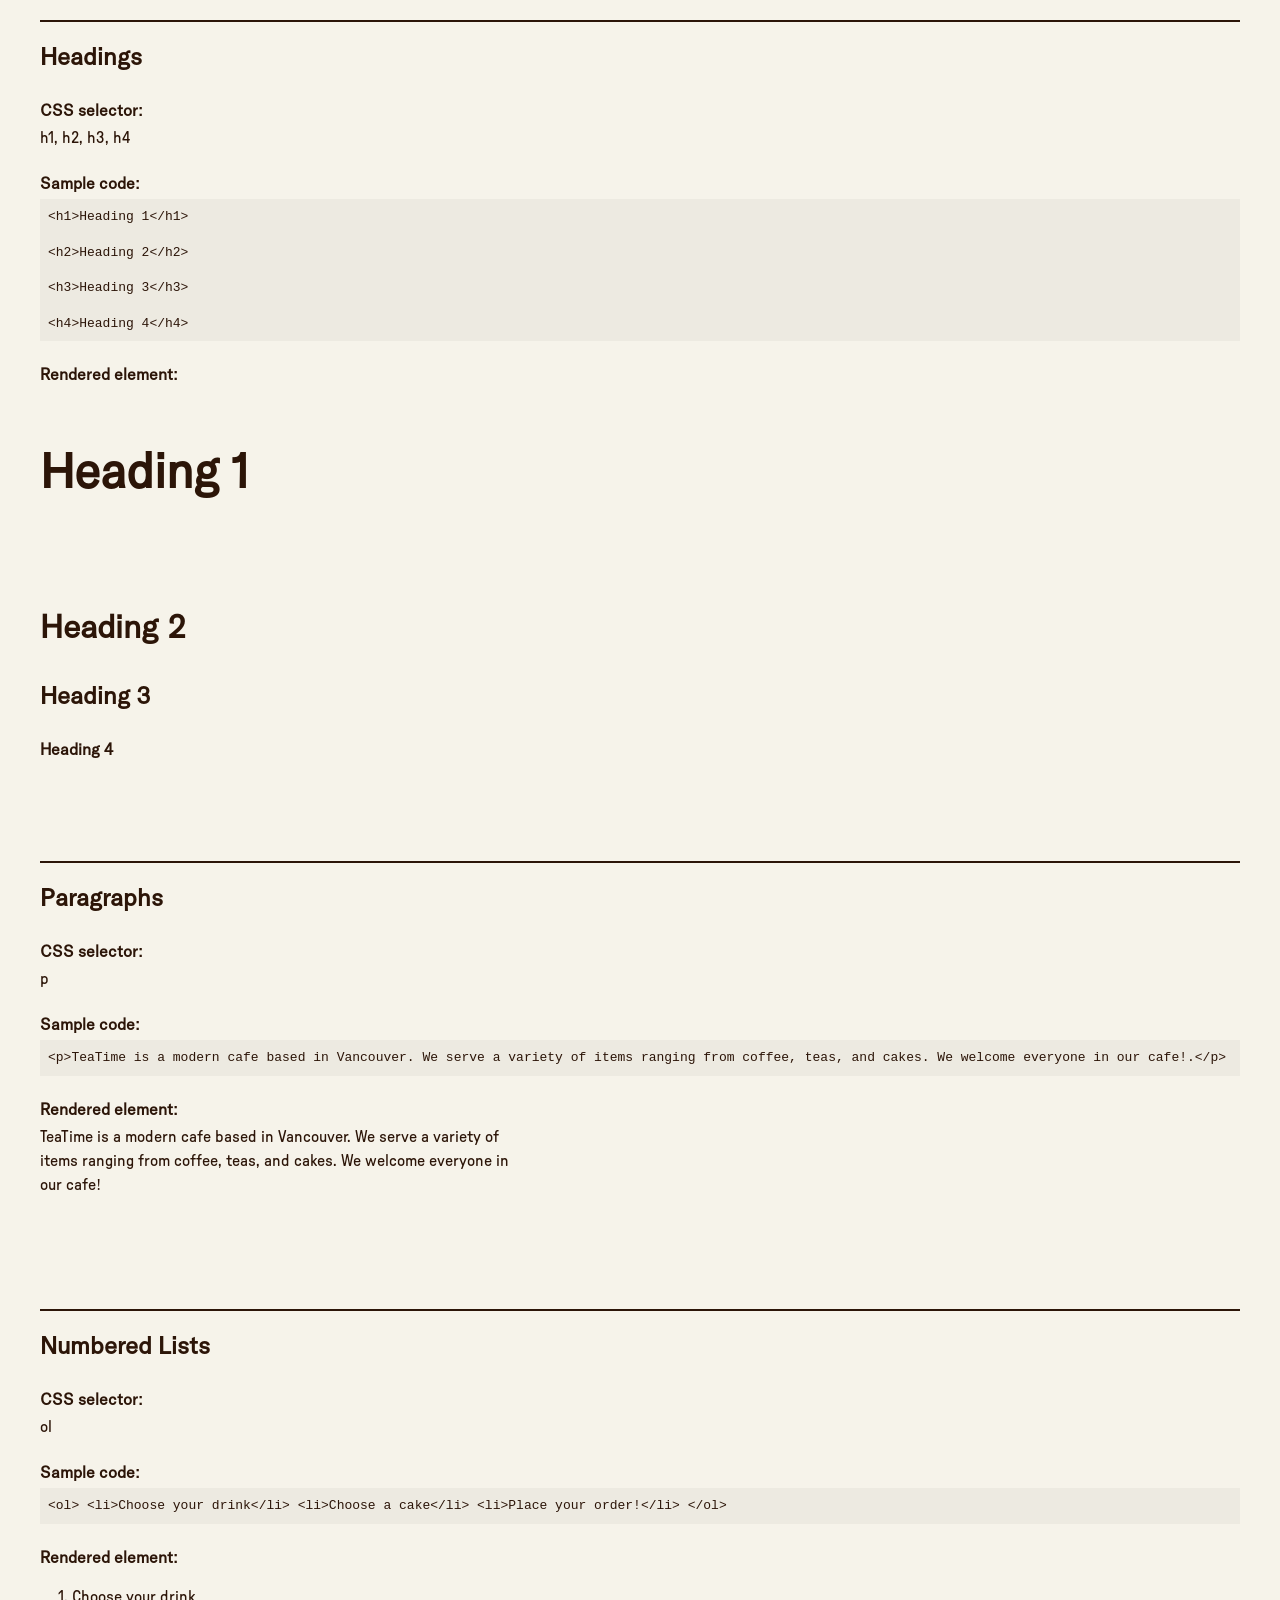
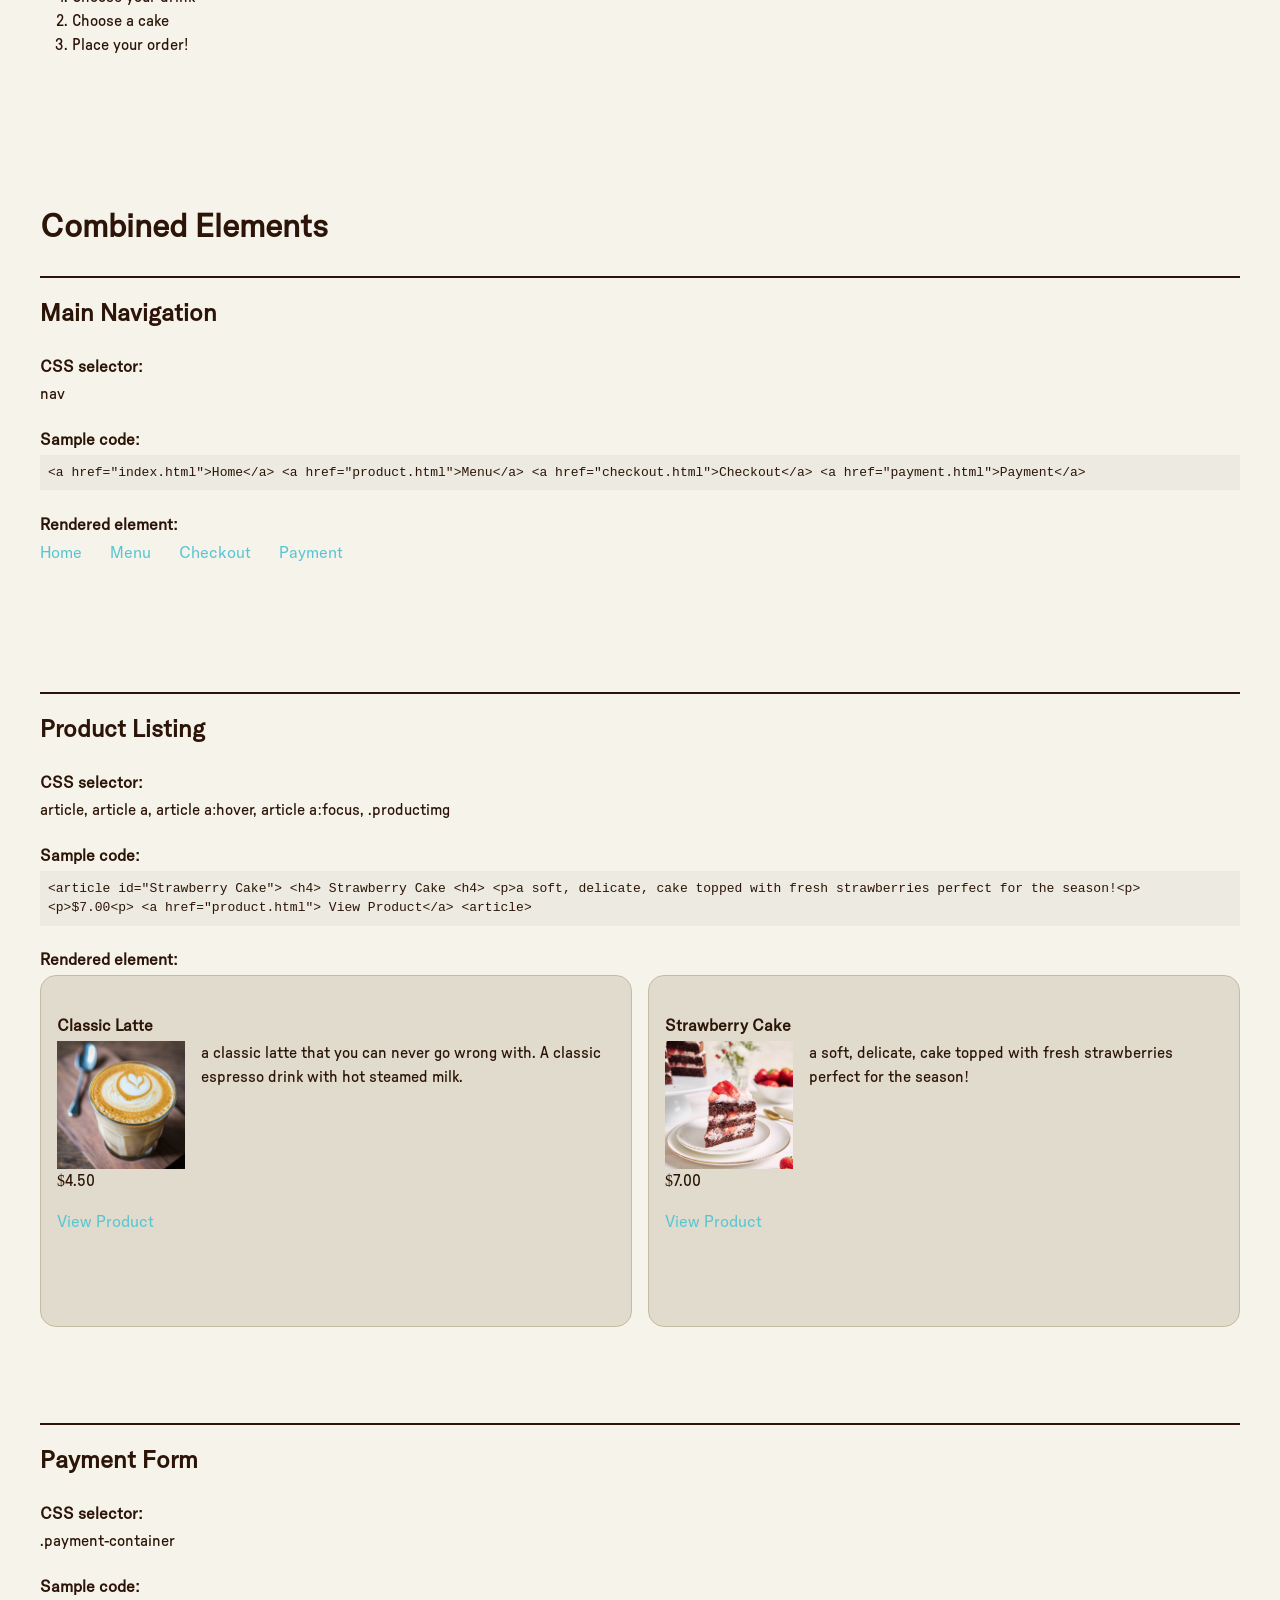
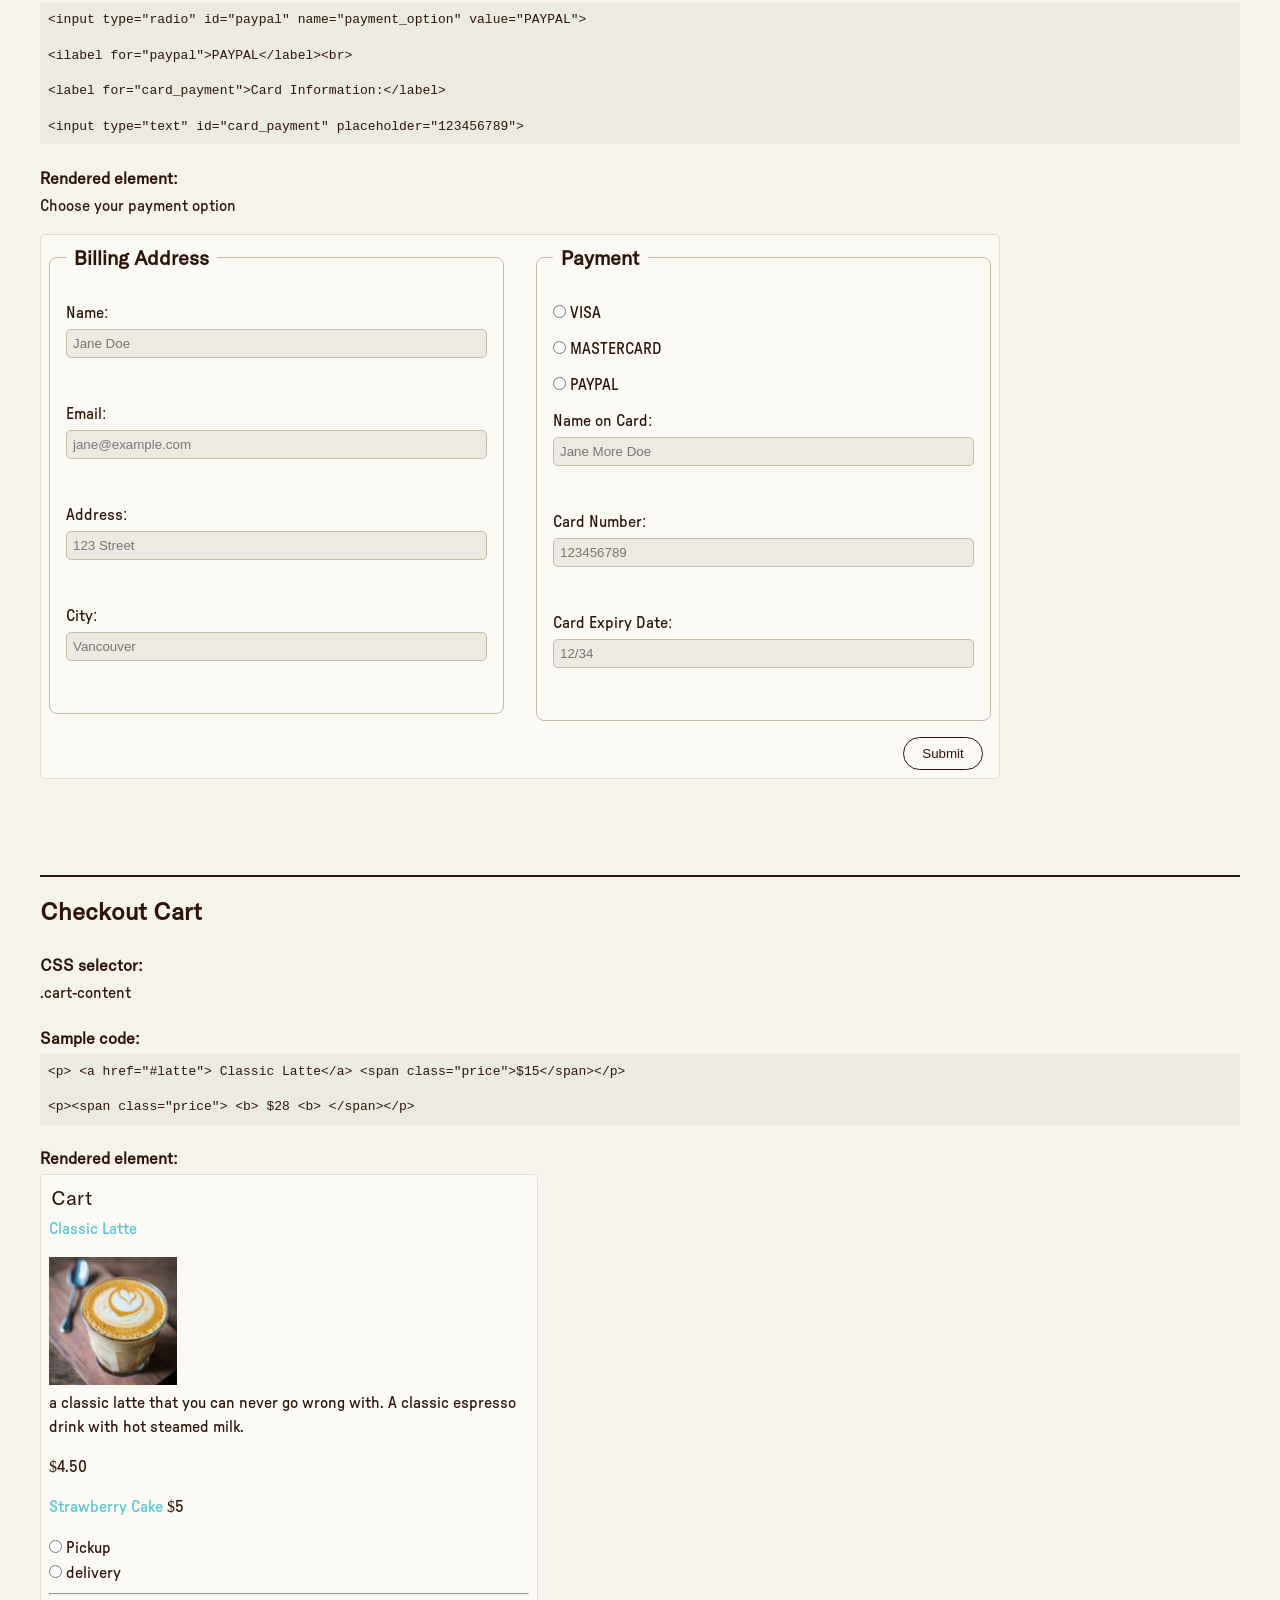
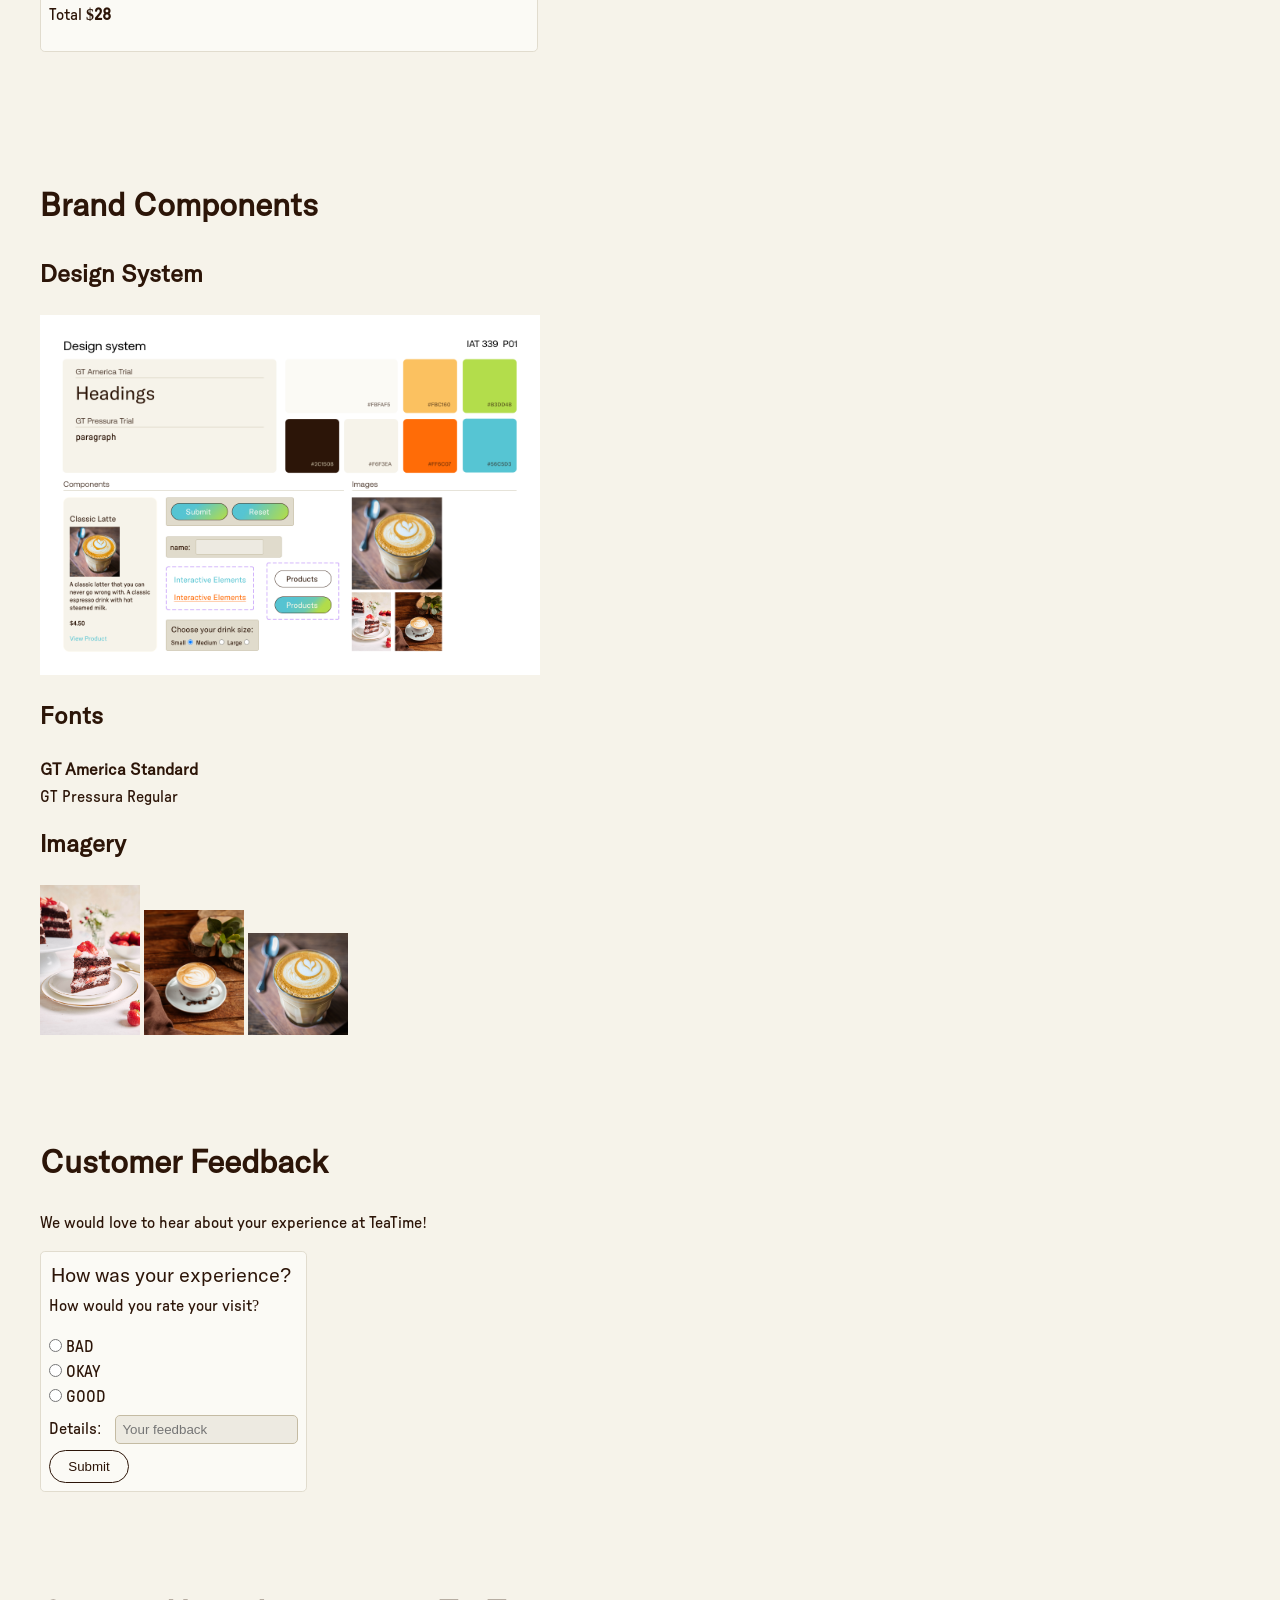
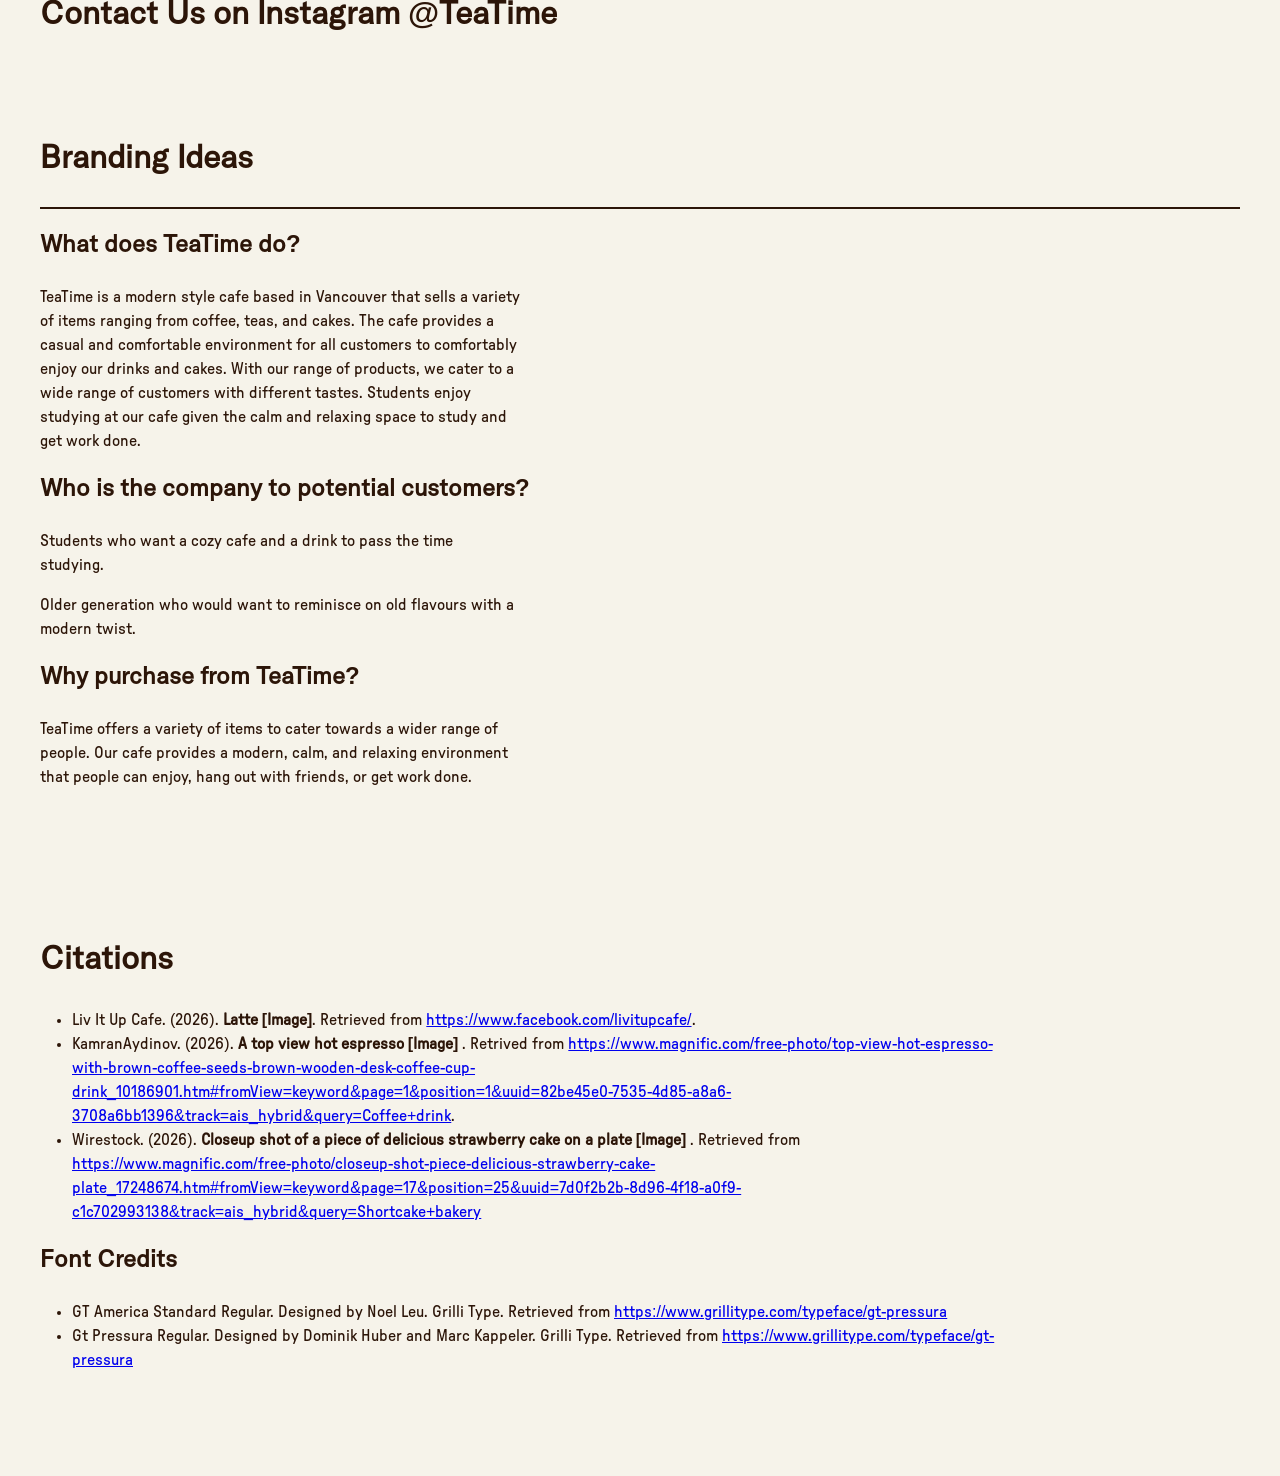
==== commit d6eb90ef: "fixing nav for feedback form" ====
--- a/P1_km/html/index.html
+++ b/P1_km/html/index.html
@@ -25,6 +25,7 @@
         <a href="#combined_elements">Combined Elements</a>
         <a href="product.html">Product Listing Template</a>
         <a href="checkout.html">Checkout Template</a>
+        <a href="#feedback">Feedback Form</a>
         <a href="#citations">Citations</a>
       </nav>
 
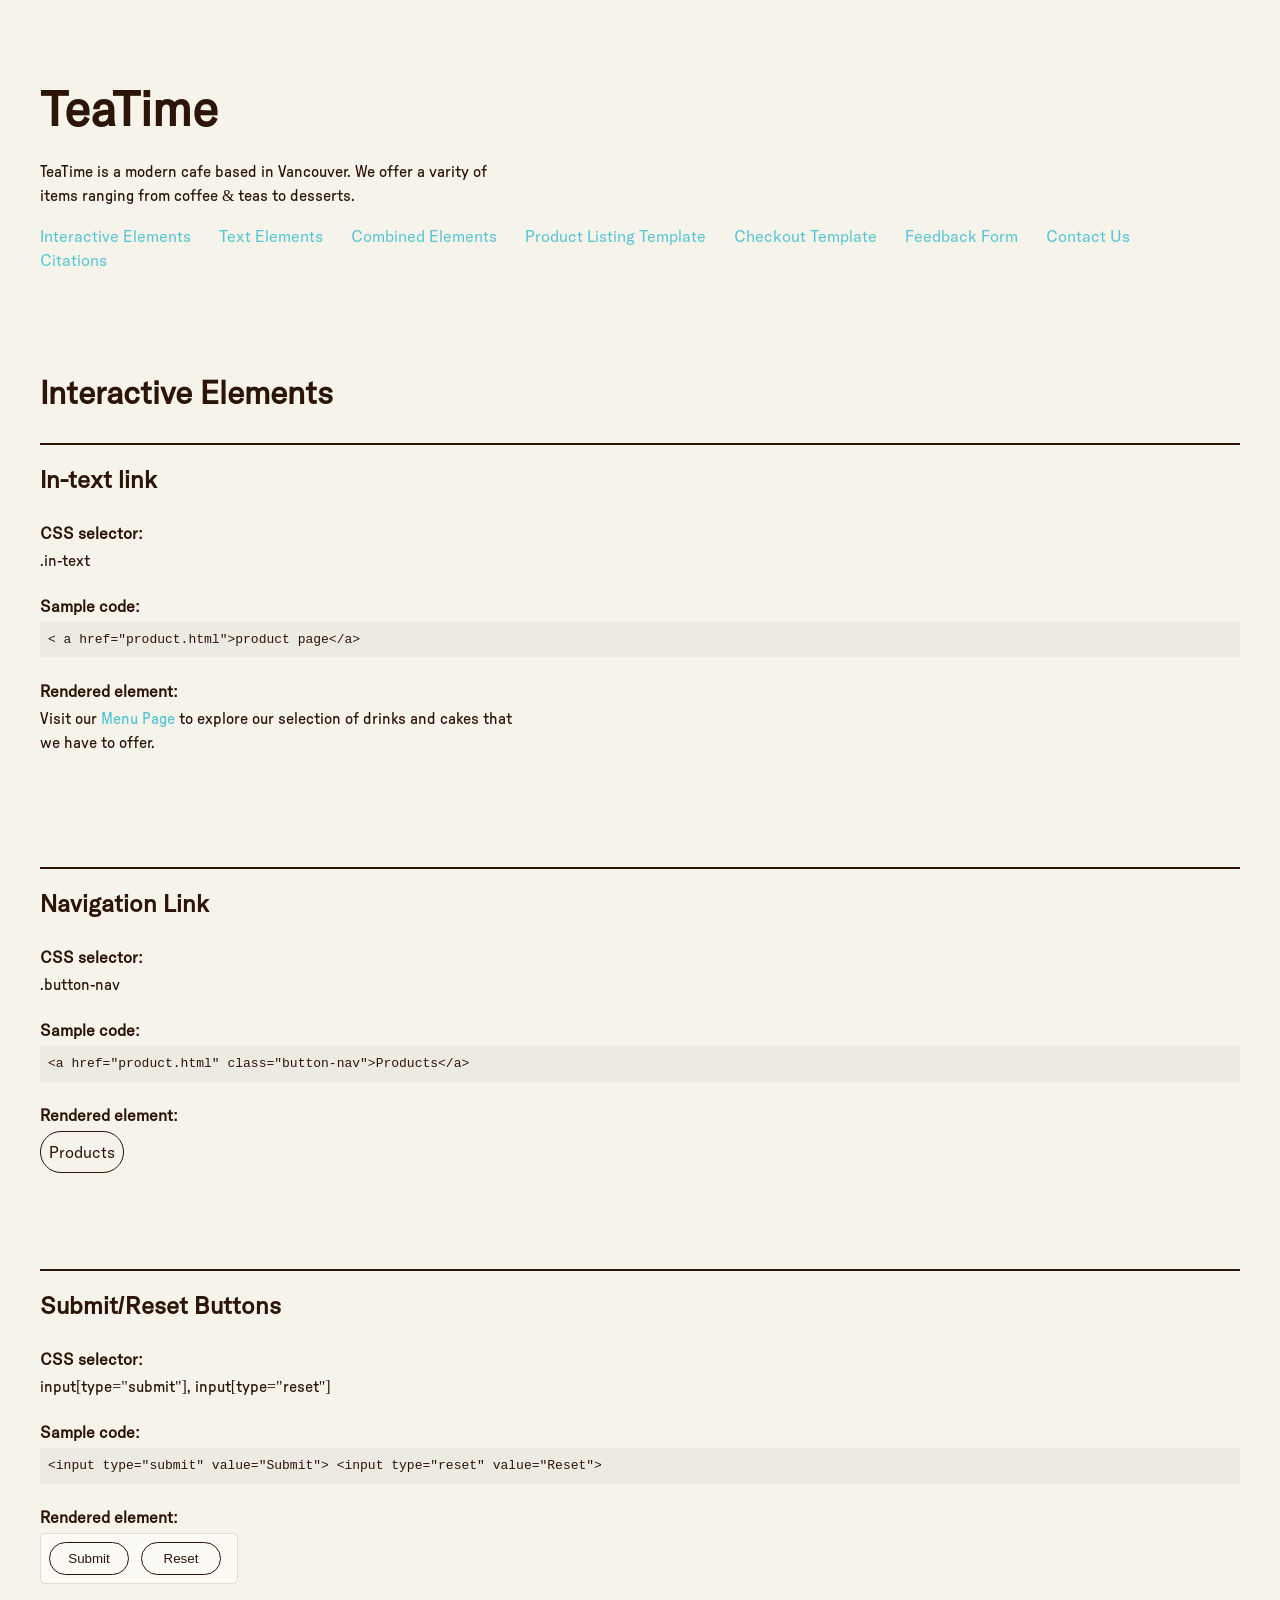
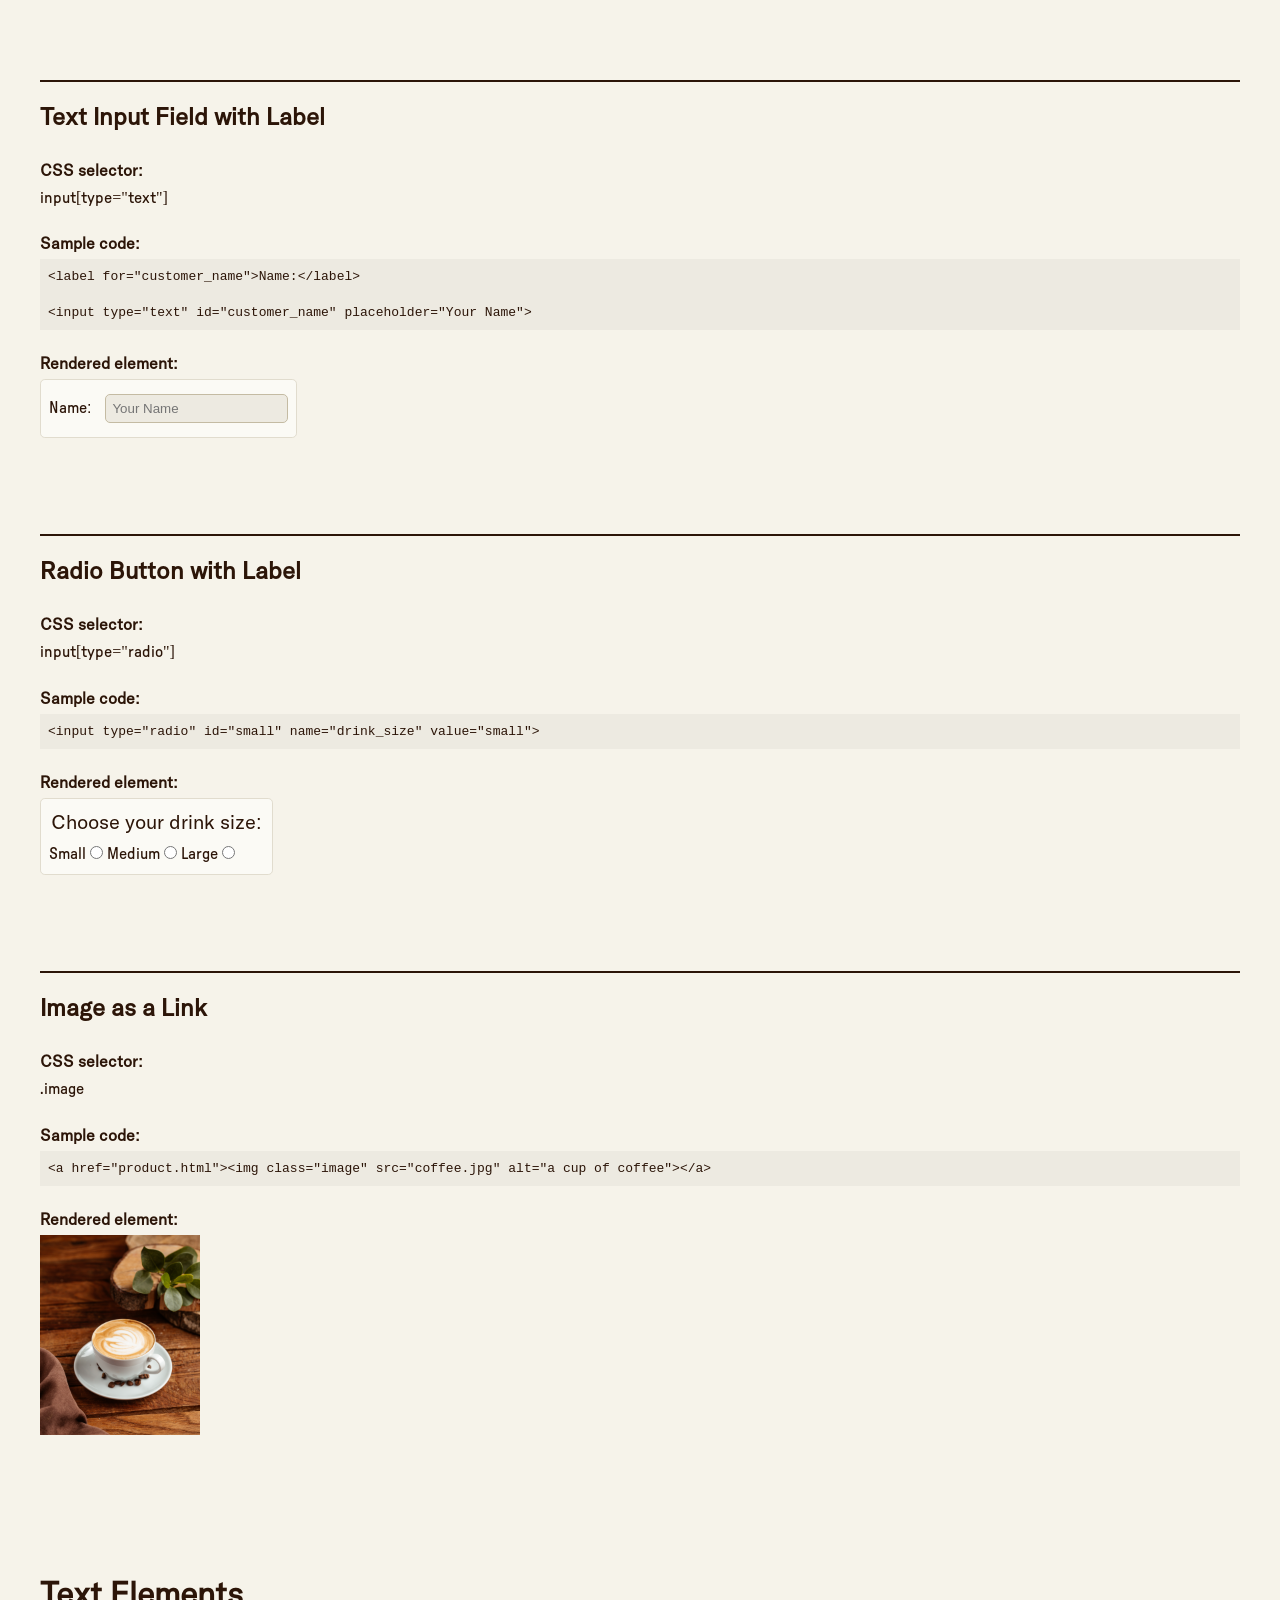
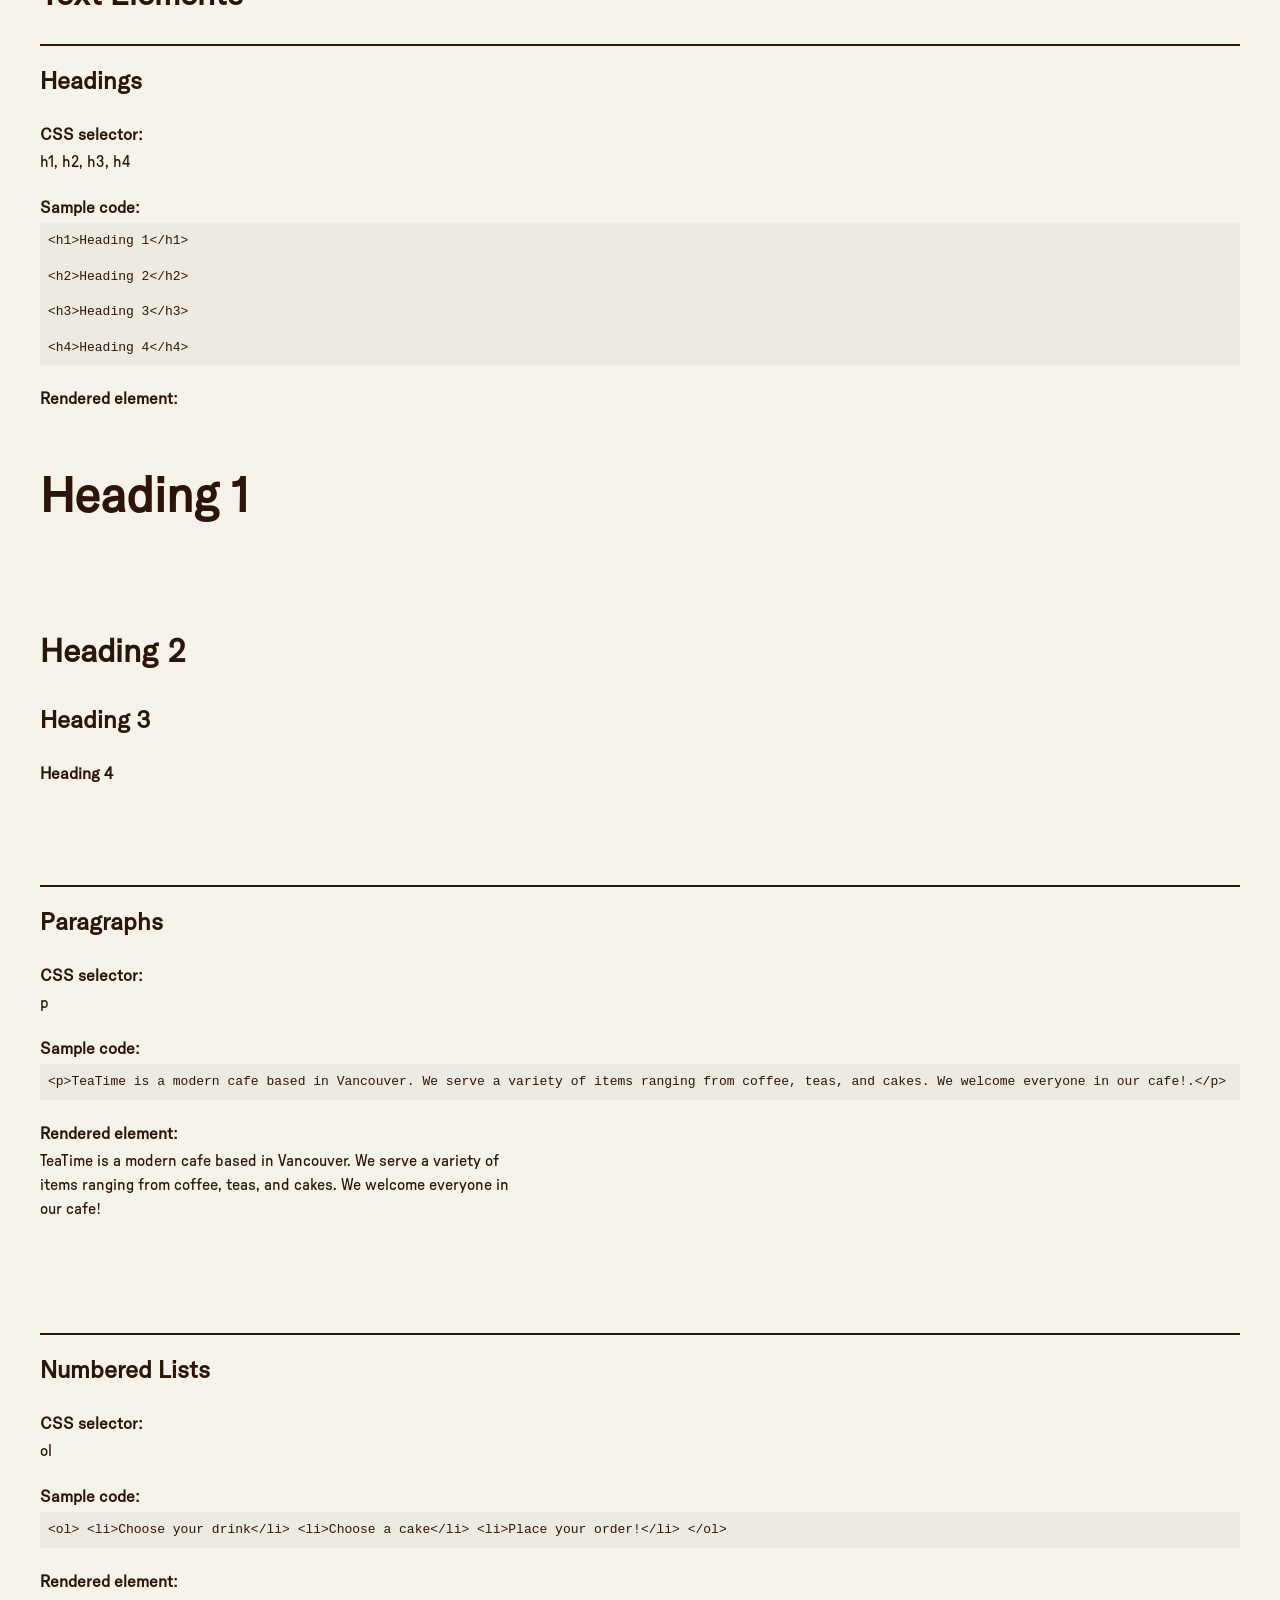
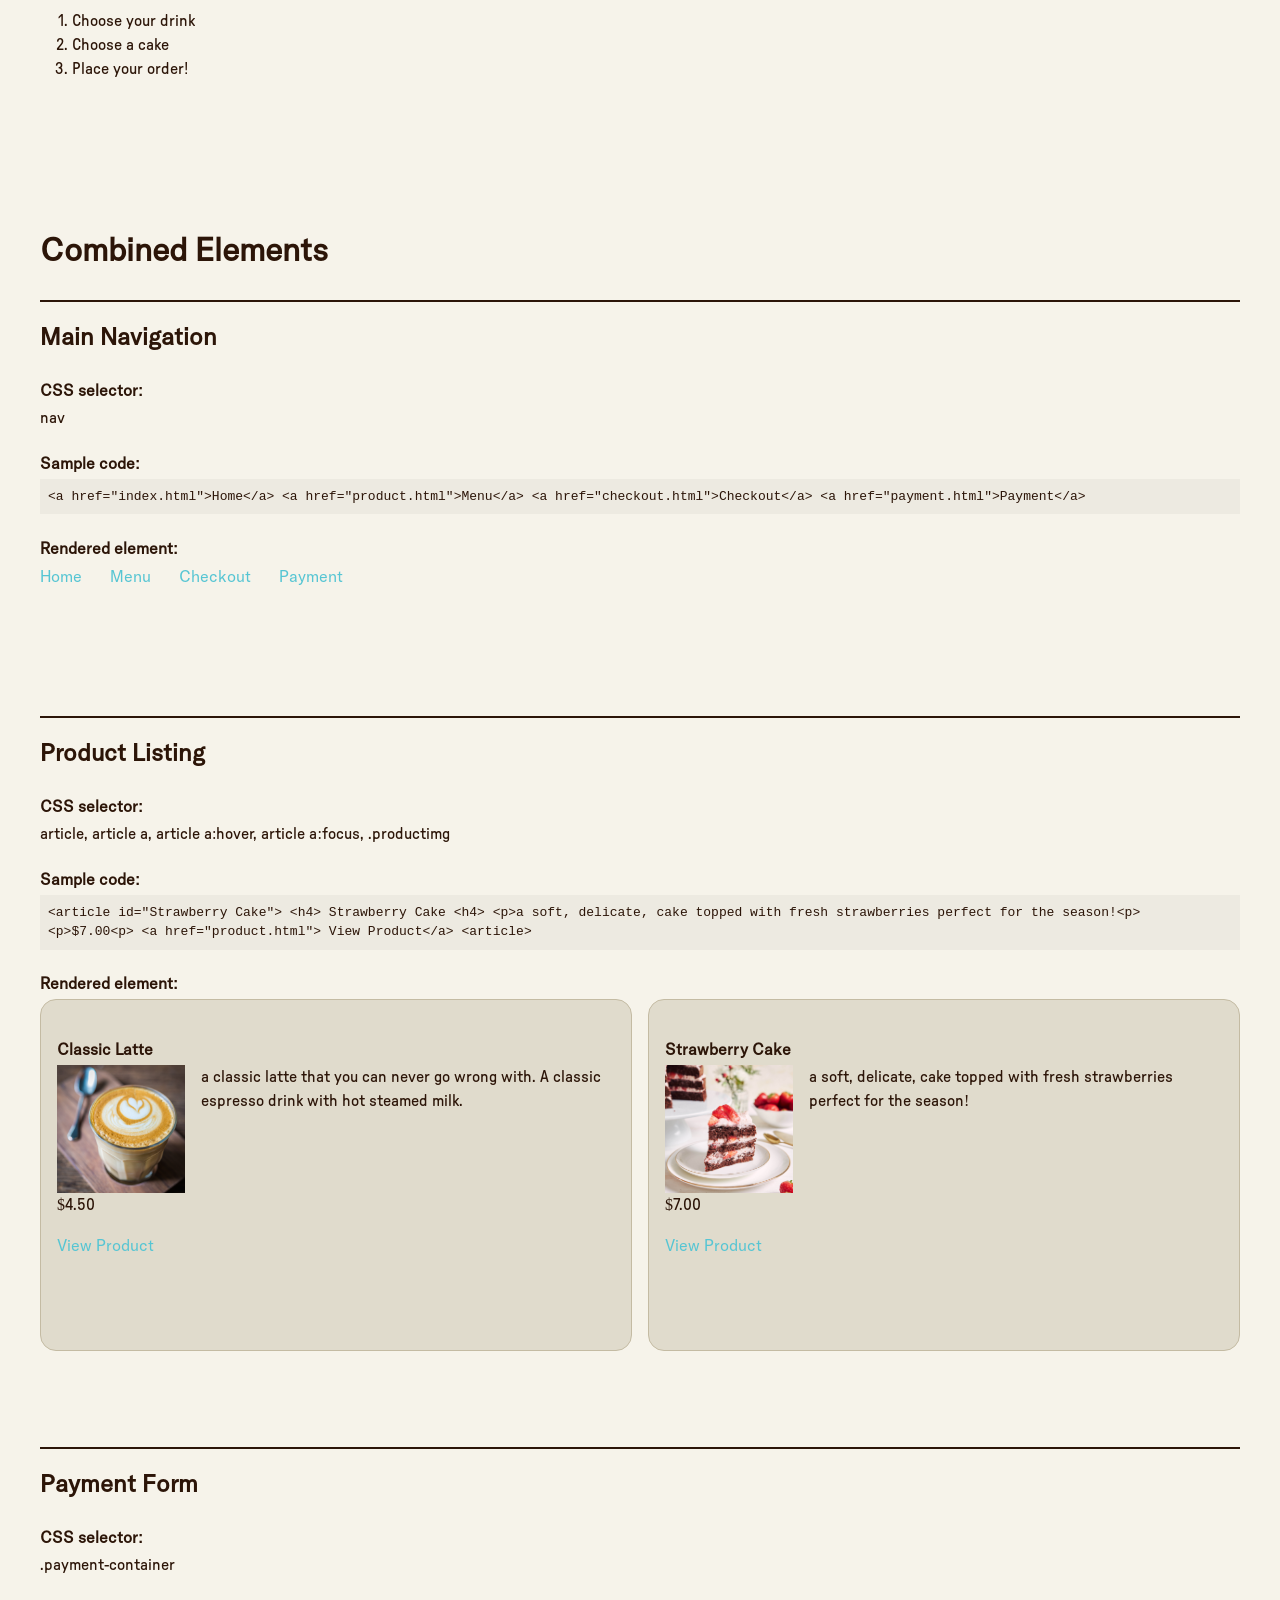
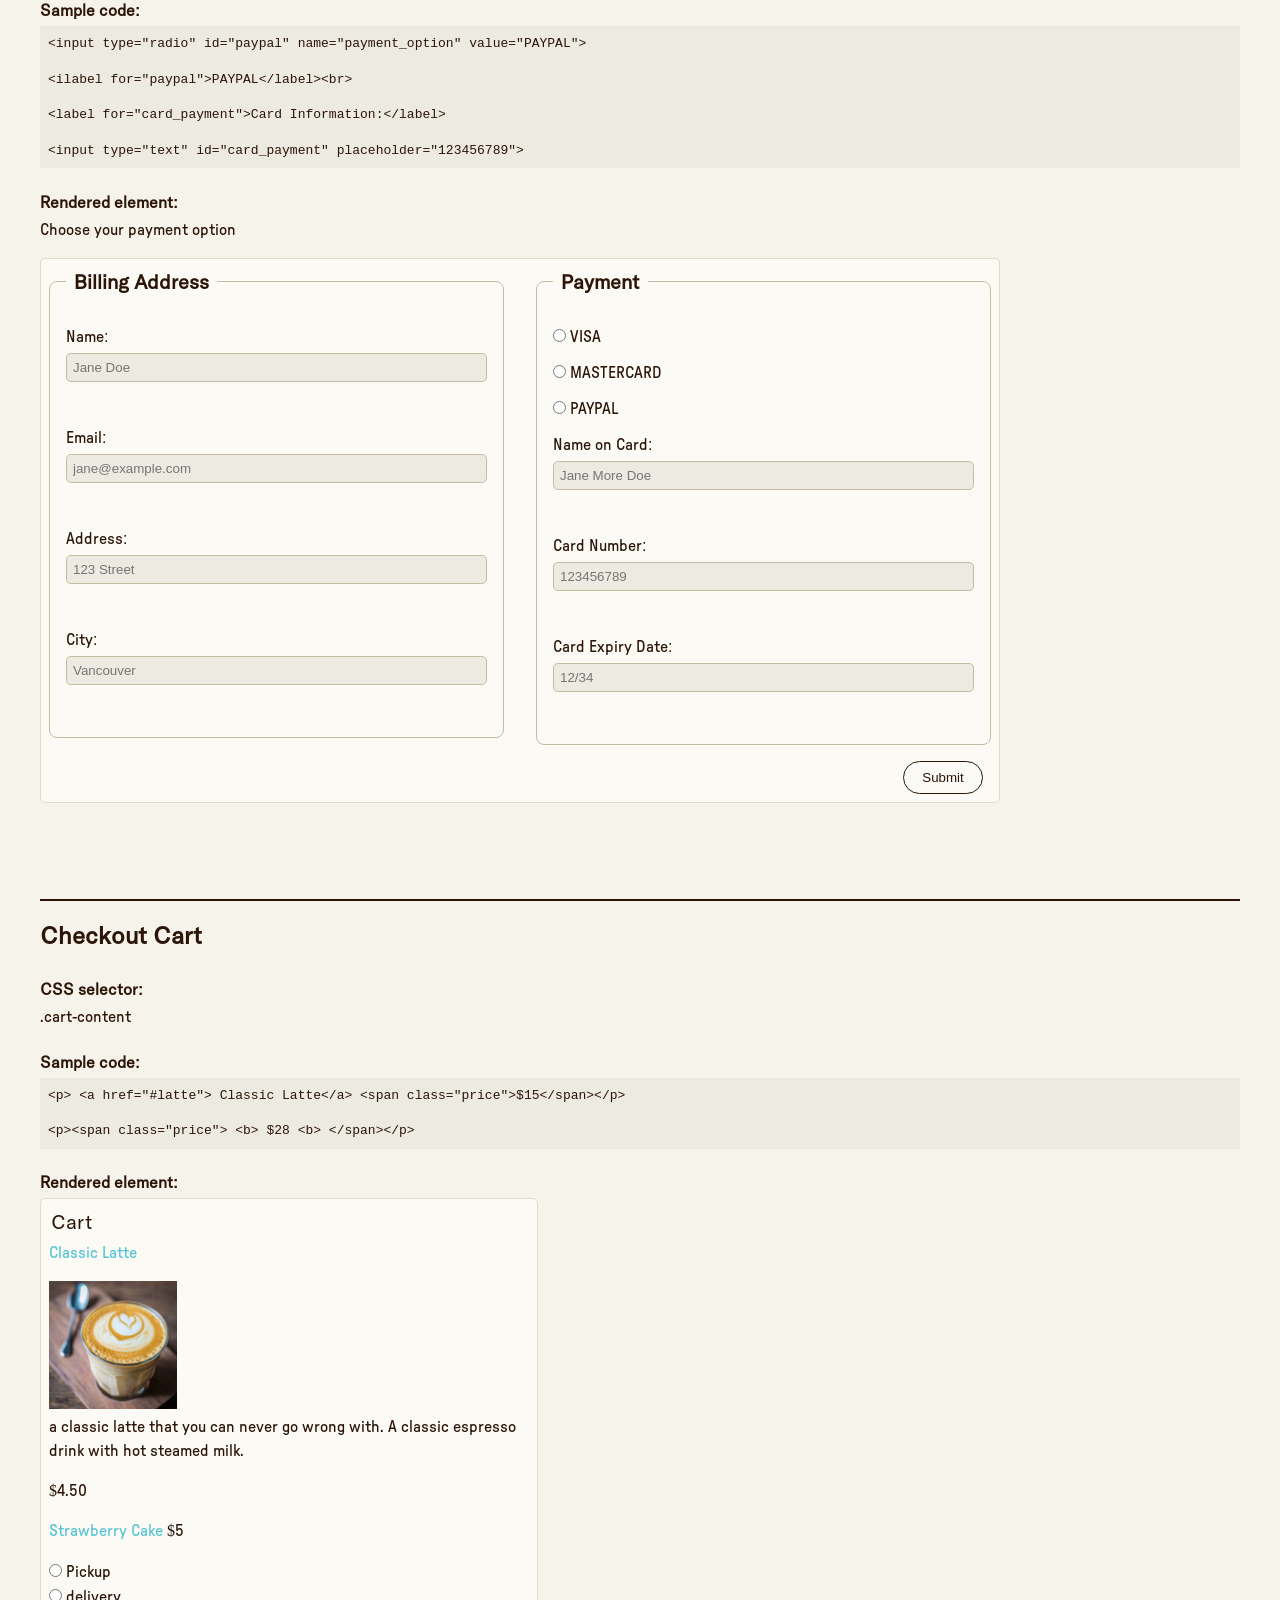
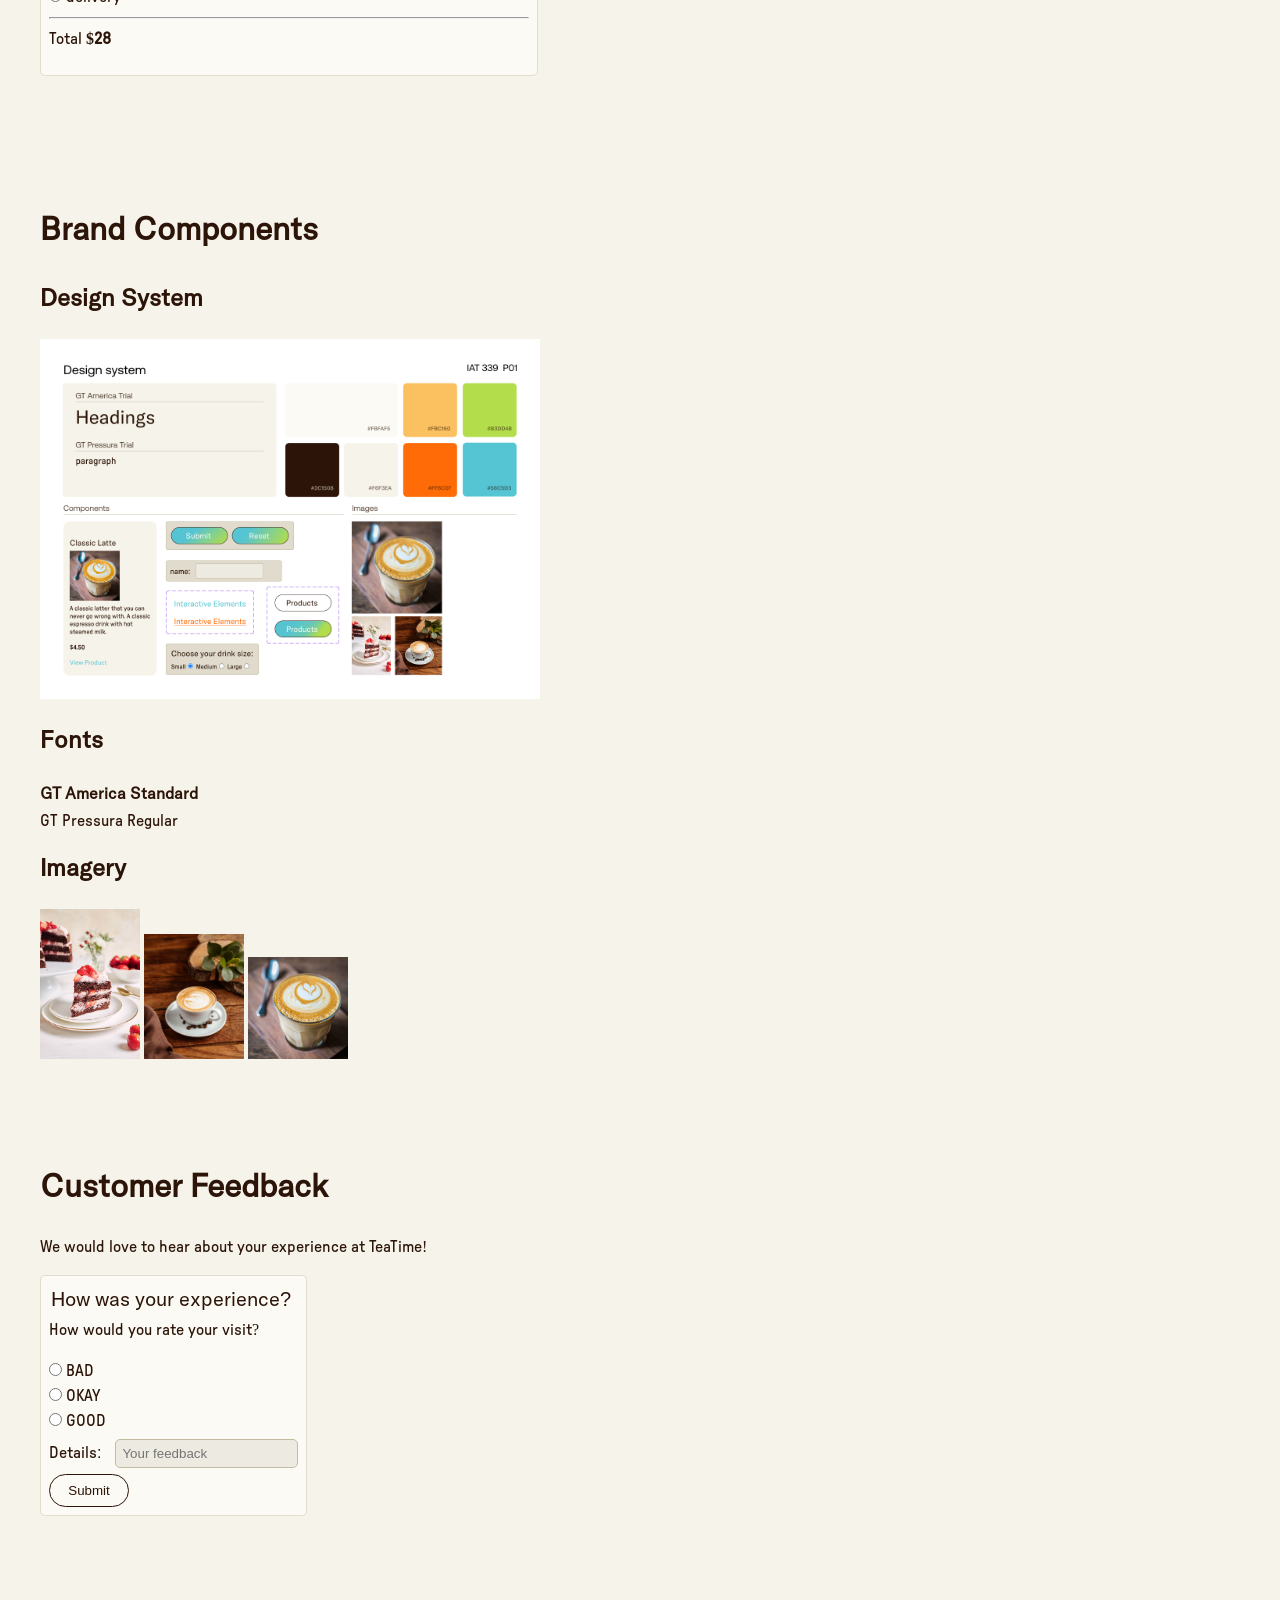
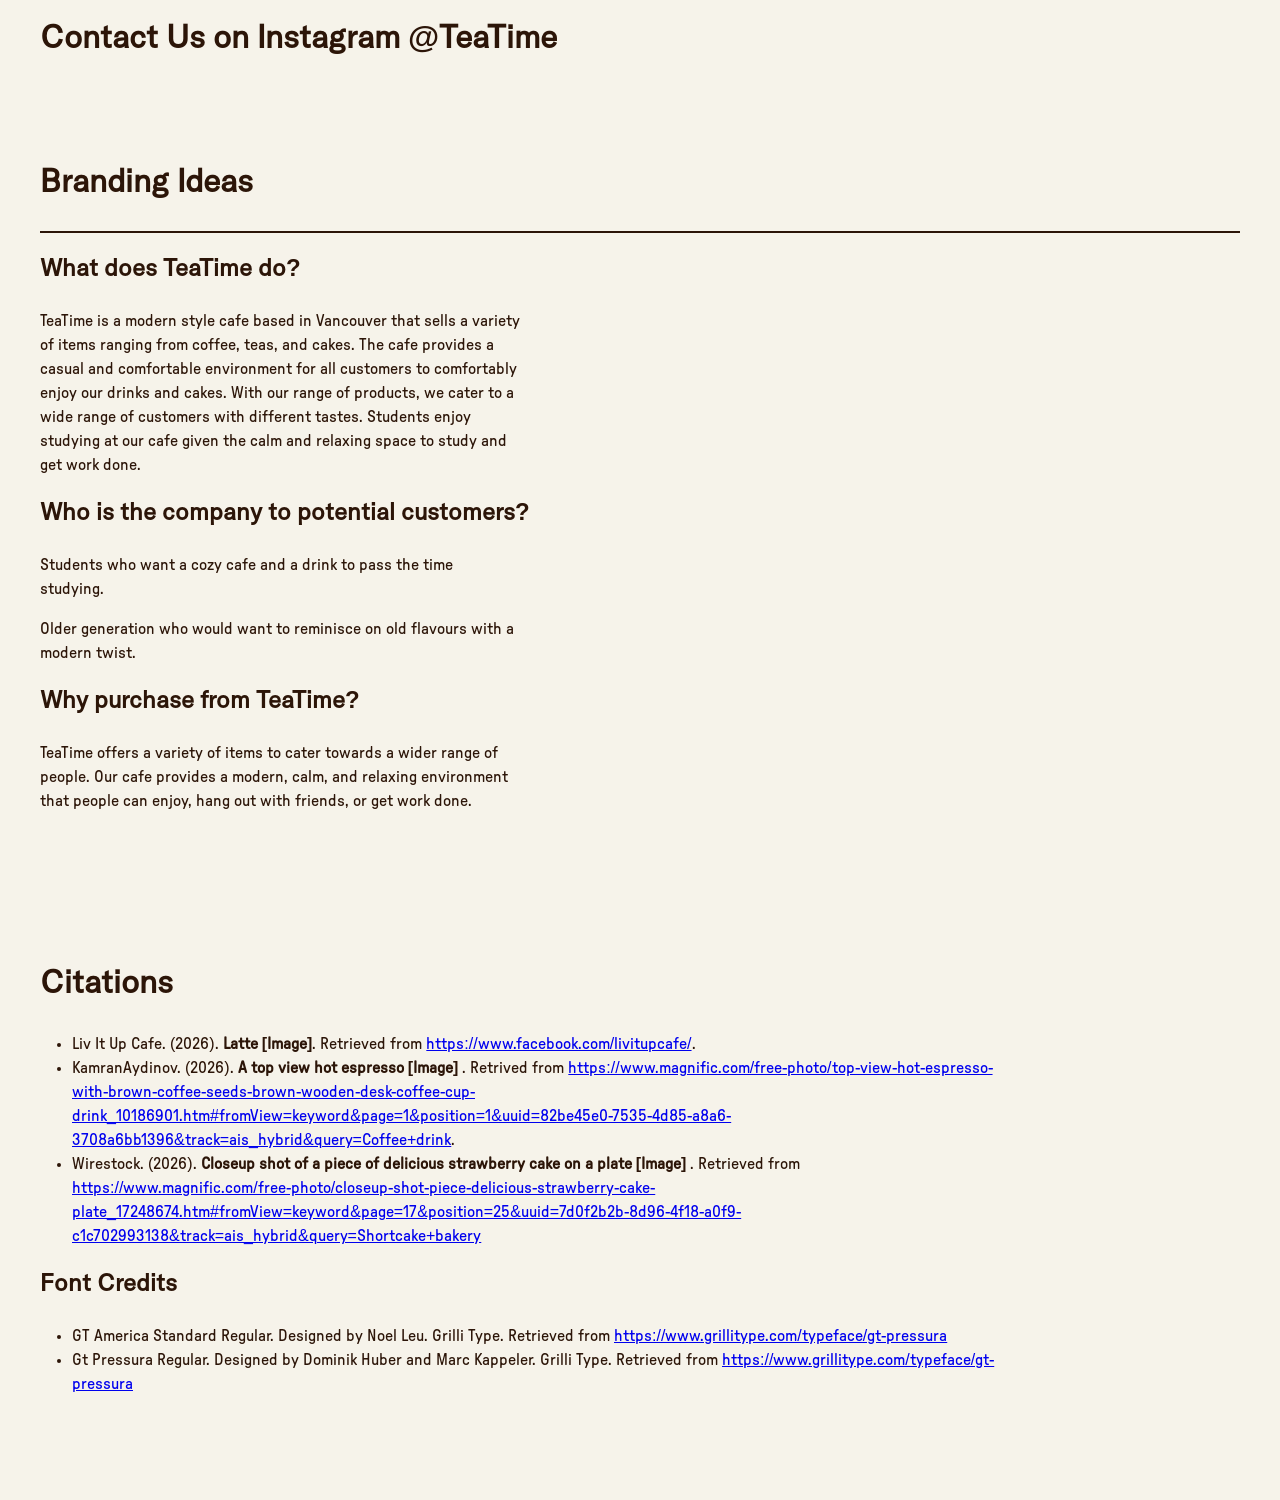
==== commit 45c3d654: "contact nav fix" ====
--- a/P1_km/html/index.html
+++ b/P1_km/html/index.html
@@ -26,6 +26,7 @@
         <a href="product.html">Product Listing Template</a>
         <a href="checkout.html">Checkout Template</a>
         <a href="#feedback">Feedback Form</a>
+        <a href="#contact">Contact Us</a>
         <a href="#citations">Citations</a>
       </nav>
 
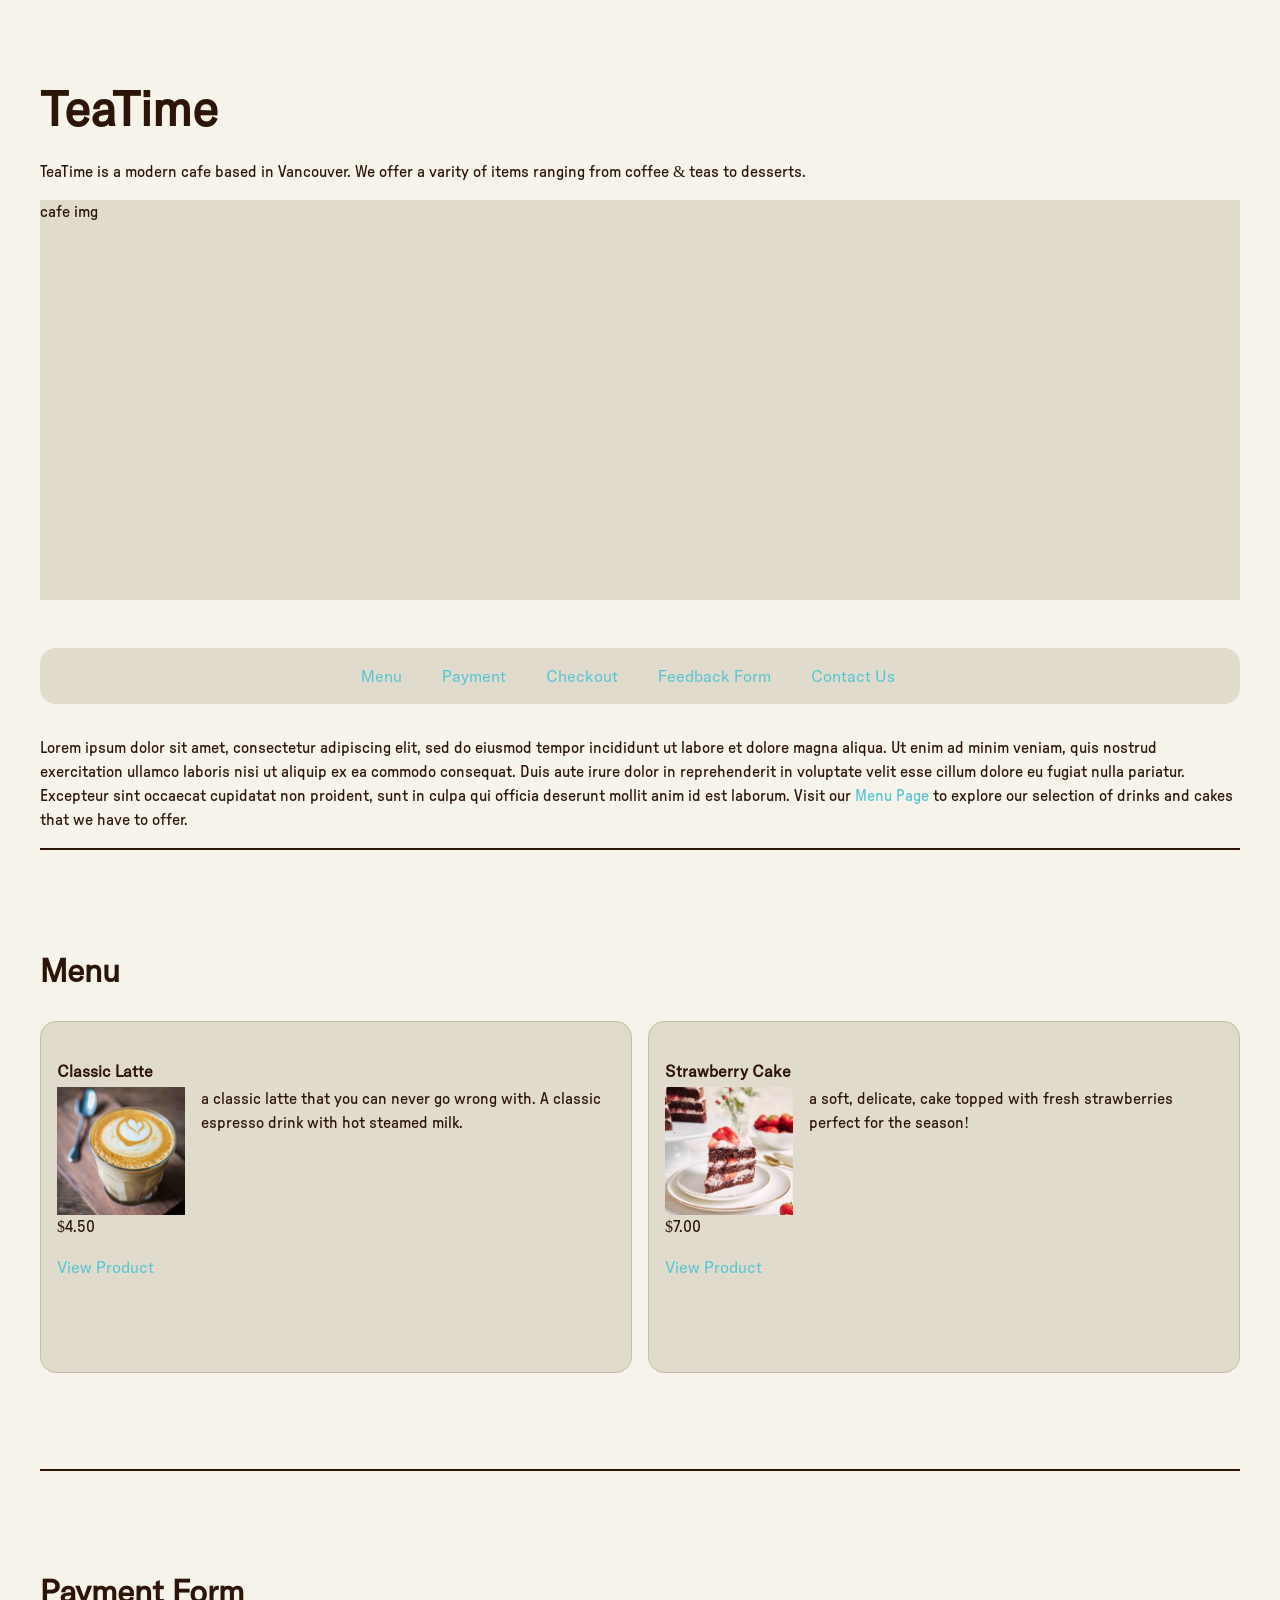
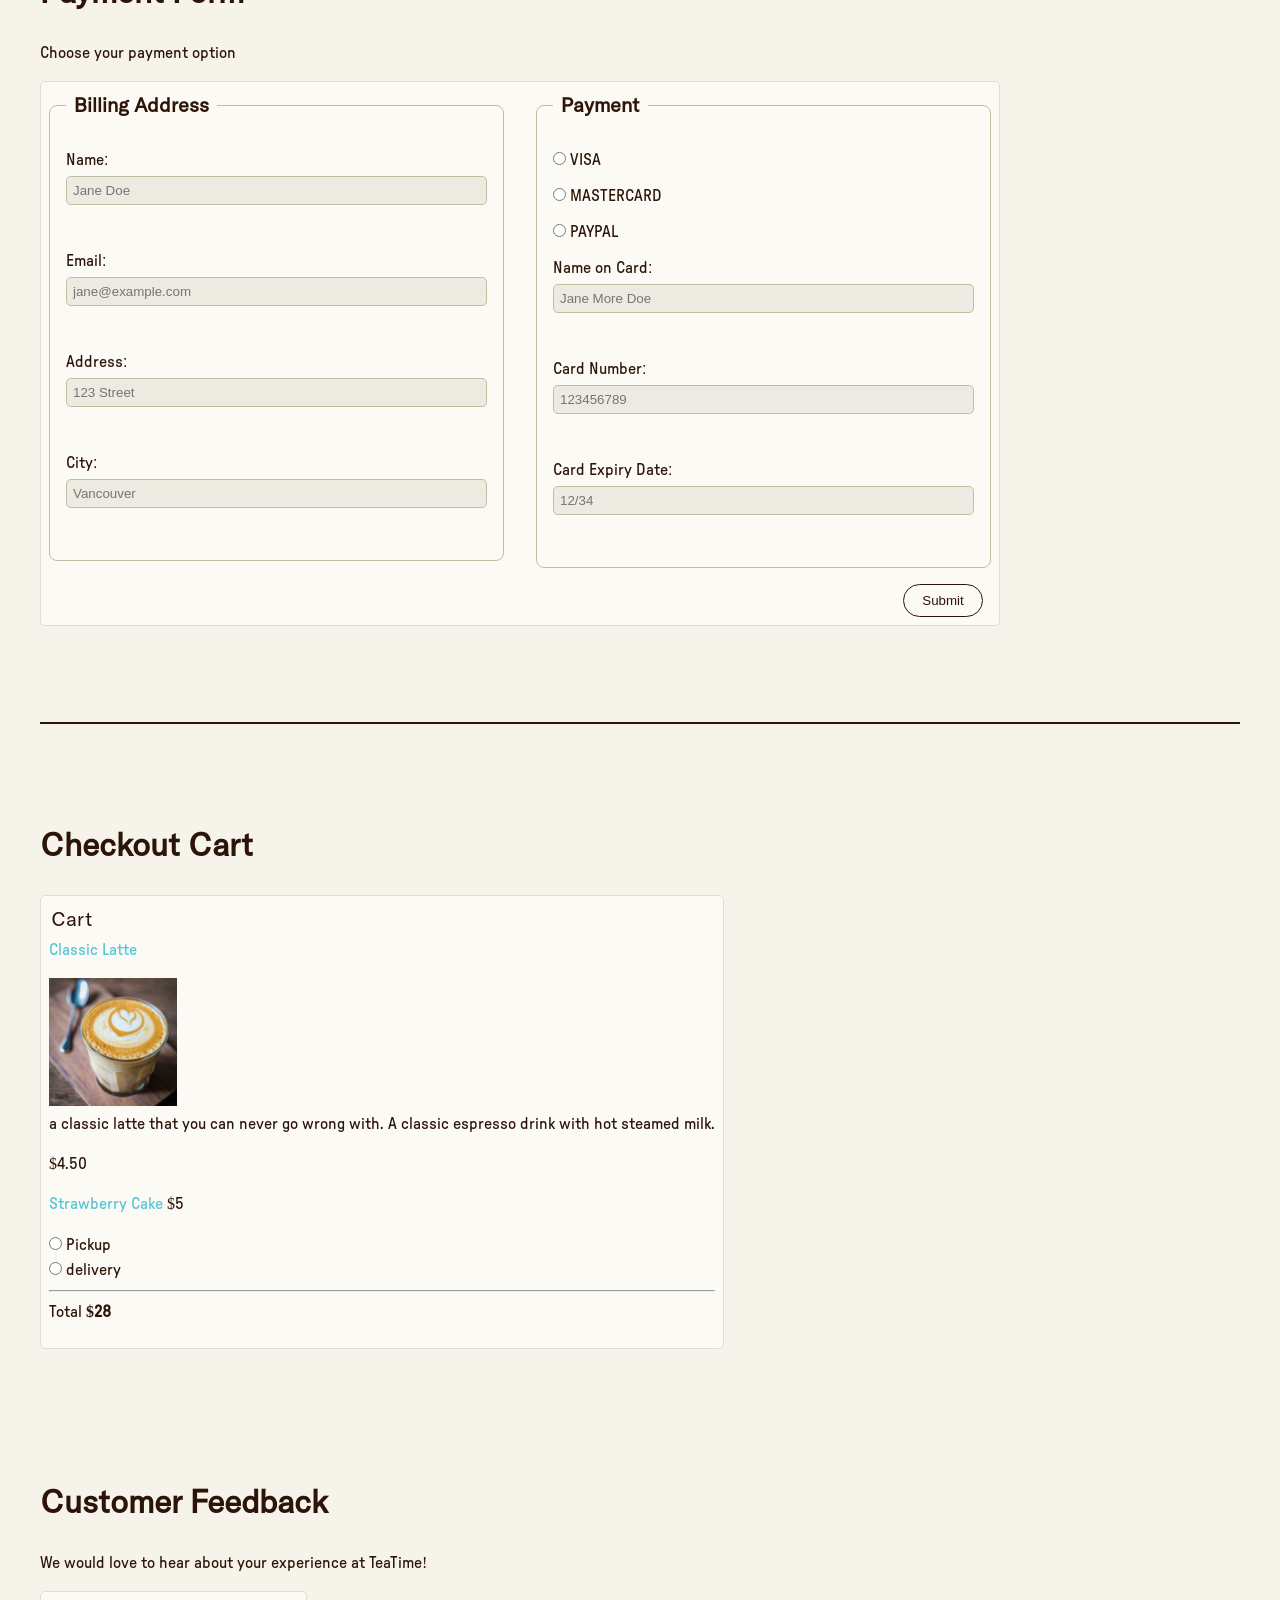
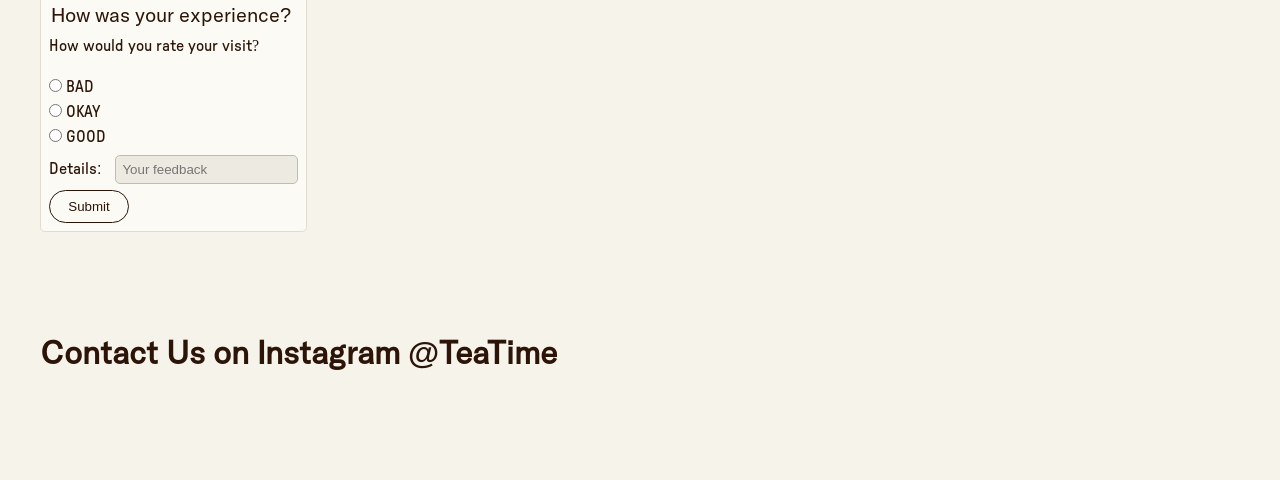
==== commit 1bd9ec46: "page layout and product page layout (removed a lot of unnecessary stuff)" ====
--- a/P1_km/html/index.html
+++ b/P1_km/html/index.html
@@ -18,287 +18,37 @@
 
       <p>TeaTime is a modern cafe based in Vancouver. We offer a varity of items ranging from coffee & teas to desserts.</p>
 
-
-      <nav>        
-        <a href="#interactive_elements">Interactive Elements</a>
-        <a href="#text_elements">Text Elements</a>
-        <a href="#combined_elements">Combined Elements</a>
-        <a href="product.html">Product Listing Template</a>
-        <a href="checkout.html">Checkout Template</a>
+      <div class="placeholder">
+        <p>cafe img</p>
+      </div>
+
+
+      <nav class="main-nav">        
+        
+        <a href="#menu">Menu</a>
+        <a href="#payment">Payment</a>
+        <a href="#checkout">Checkout</a>
         <a href="#feedback">Feedback Form</a>
         <a href="#contact">Contact Us</a>
-        <a href="#citations">Citations</a>
       </nav>
 
     </header> 
 
-    <!-- INTERACTIVE ELEMENTS SECTION // -->
-    <section id="interactive_elements">
-      <h2>Interactive Elements</h2>
-
-
-      <section class="element">
-        <h3>In-text link</h3>
-
-        <h4>CSS selector:</h4>
-        <p>.in-text</p>
-
-        <h4>Sample code:</h4>
-
-        <code> 
-          &lt; a href="product.html"&gt;product page&lt;/a&gt;
-        </code>
-        <h4>Rendered element:</h4>
-
         <!-- code is from IAT 235 -->
-        <p> Visit our <a href="product.html" class="in-text">Menu Page</a> to explore our selection of drinks and cakes that we have to offer.</p>
-
-        
-
-      </section>
-
-
-      <!-- Default Button styling section -->
-      <section class="element">
-
-        <h3>Navigation Link</h3>
-
-        <h4>CSS selector:</h4>
-        <p>.button-nav</p>
-
-        <h4>Sample code:</h4>
-        <code>&lt;a href="product.html" class="button-nav"&gt;Products&lt;/a&gt;</code>
-
-        <h4>Rendered element:</h4>
-        <a class="button-nav" href="product.html"> Products</a>
-
-      </section>
-
-
-      <section class="element">
-        <h3>Submit/Reset Buttons</h3>
-
-        <h4>CSS selector:</h4>
-        <p>input[type="submit"], input[type="reset"]</p>
-
-        <h4>Sample code:</h4>
-        <code>
-          &lt;input type="submit" value="Submit"&gt;
-          &lt;input type="reset" value="Reset"&gt;
-        </code>
-
-        <h4>Rendered element:</h4>
-
-        <form>
-          <input type="submit" value="Submit">
-          <input type="reset" value="Reset">
-        </form>
-
-
-      </section>
-
-
-      <section class="element">
-        <h3>Text Input Field with Label</h3>
-        <h4>CSS selector:</h4>
-        <p>input[type="text"]</p>
-
-        <h4>Sample code:</h4>
-        <code>&lt;label for="customer_name"&gt;Name:&lt;/label&gt;</code>
-        <code>&lt;input type="text" id="customer_name" placeholder="Your Name"&gt;</code>
-
-        <!-- Got from Lab example -->
-        <h4>Rendered element:</h4>
-        <form>
-          <fieldset>
-            <label for="customer_name">Name:</label>
-				    <input type="text" id="customer_name" placeholder="Your Name">
-          </fieldset>
-        </form>
-
-      </section>
-
-      <!--used w3schools to learn about radio button-->
-      <section class="element">
-        <h3>Radio Button with Label</h3>
-        <h4>CSS selector:</h4>
-        <p>input[type="radio"]</p>
-
-        <h4>Sample code:</h4>
-        <code> &lt;input type="radio" id="small" name="drink_size" value="small"&gt;</code>
-        <h4>Rendered element:</h4>
-
-        <form> 
-
-          <fieldset>
-            
-            <legend>Choose your drink size:</legend>
-            <label for="small">Small</label>
-            <input type="radio" id="small" name="drink_size" value="small">
-
-            <label for="medium">Medium</label>
-            <input type="radio" id="medium" name="drink_size" value="medium">
-
-            <label for="large">Large</label>
-            <input type="radio" id="large" name="drink_size" value="large">
-
-
-
-          </fieldset>
-        </form>
-
-
-      </section>
-
-
-      <section class="element">
-        <h3>Image as a Link</h3>
-        <h4>CSS selector:</h4>
-        <p>.image</p>
-
-        <h4>Sample code:</h4>
-        <code>&lt;a href="product.html"&gt;&lt;img class="image" src="coffee.jpg" alt="a cup of coffee"&gt;&lt;/a&gt; </code>
-        <h4>Rendered element:</h4>
-
-        <a href="product.html" class="image-link">
-          <img class="image" src="coffee.jpg" alt="a cup of coffee" width="100">
-
-        </a>
-
-
-      </section>
+        <p> Lorem ipsum dolor sit amet, consectetur adipiscing elit, sed do eiusmod tempor incididunt ut labore et dolore magna aliqua. Ut enim ad minim veniam, quis nostrud exercitation ullamco laboris nisi ut aliquip ex ea commodo consequat. Duis aute irure dolor in reprehenderit in voluptate velit esse cillum dolore eu fugiat nulla pariatur. Excepteur sint occaecat cupidatat non proident, sunt in culpa qui officia deserunt mollit anim id est laborum.
+          Visit our <a href="product.html" class="in-text">Menu Page</a> to explore our selection of drinks and cakes that we have to offer.</p>
+
+        
 
 
     </section>
     <!-- // INTERACTIVE ELEMENTS SECTION -->
 
 
-
-    <!-- TEXT ELEMENTS SECTION // -->
-    <section id="text_elements">
-      <h2>Text Elements</h2>
-
-      <section class="element">
-        <h3>Headings</h3>
-        <h4>CSS selector:</h4>
-        <p>h1, h2, h3, h4</p>
-
-        <h4>Sample code:</h4>
-        <code>&lt;h1&gt;Heading 1&lt;/h1&gt;</code>
-        <code>&lt;h2&gt;Heading 2&lt;/h2&gt;</code>
-        <code>&lt;h3&gt;Heading 3&lt;/h3&gt;</code>
-        <code>&lt;h4&gt;Heading 4&lt;/h4&gt;</code>
-        <h4>Rendered element:</h4>
-
-        <h1>Heading 1</h1>
-
-        <h2>Heading 2</h2> 
-        <h3>Heading 3</h3>
-       
-        <h4>Heading 4</h4>
-        
-
-      </section>
-
-      <section class="element">
-        <h3>Paragraphs</h3>
-        <h4>CSS selector:</h4>
-        <p>p</p>
-
-        <h4>Sample code:</h4>
-        <code>&lt;p&gt;TeaTime is a modern cafe based in Vancouver. We serve a variety of items ranging from coffee, teas, and cakes. We welcome everyone in our cafe!.&lt;/p&gt;</code>
-        <h4>Rendered element:</h4>
-
-        <!-- code is from IAT 235 -->
-
-        <p>TeaTime is a modern cafe based in Vancouver. We serve a variety of items ranging from coffee, teas, and cakes. We welcome everyone in our cafe!   </p>
-
-      </section>
-      <!--used w3schools to learn about ol and li and how to use them-->
-      <section class="element">
-        <h3>Numbered Lists</h3>
-        <h4>CSS selector:</h4>
-        <p>ol</p>
-
-        <h4>Sample code:</h4>
-        <code> 
-          &lt;ol&gt;
-          &lt;li&gt;Choose your drink&lt;/li&gt;
-          &lt;li&gt;Choose a cake&lt;/li&gt;
-          &lt;li&gt;Place your order!&lt;/li&gt;
-          &lt;/ol&gt;
-
-        </code>
-        <h4>Rendered element:</h4>
-
-        <ol> 
-
-          <li>Choose your drink</li>
-          <li>Choose a cake</li>
-          <li>Place your order!</li>
-
-        </ol>
-
-
-
-
-      </section>
-
-    </section>
-    <!-- // TEXT ELEMENTS SECTION -->
-
-
-
-    <!-- COMBINED ELEMENTS SECTION // -->
-    <section id="combined_elements">
-      <h2>Combined Elements</h2>
-
-      <section class="element">
-        <h3>Main Navigation</h3>
-        <h4>CSS selector:</h4>
-        <p>nav</p>
-
-        <h4>Sample code:</h4>
-        <code> 
-          &lt;a href="index.html"&gt;Home&lt;/a&gt;
-          &lt;a href="product.html"&gt;Menu&lt;/a&gt;
-          &lt;a href="checkout.html"&gt;Checkout&lt;/a&gt;
-          &lt;a href="payment.html"&gt;Payment&lt;/a&gt;
-        </code>
-        <h4>Rendered element:</h4>
-
-
-        <nav>
-
-          <a href="#home">Home</a>
-          <a href="#product-listing">Menu</a>
-          <a href="#checkout">Checkout</a>
-          <a href="#payment">Payment</a>
-        </nav>
-
-        
-      </section>
-
-     <section class="element" id="product-listing">
+     <section class="element" id="menu">
       
       
-      <h3>Product Listing</h3>
-      <h4>CSS selector:</h4>
-        <p>article, article a, article a:hover, article a:focus, .productimg</p>
-
-        <h4>Sample code:</h4>
-        <code> 
-        &lt;article id="Strawberry Cake"&gt;
-        &lt;h4&gt; Strawberry Cake &lt;h4&gt;
-        &lt;p&gt;a soft, delicate, cake topped with fresh strawberries perfect for the season!&lt;p&gt;
-        &lt;p&gt;$7.00&lt;p&gt;
-        &lt;a href="product.html"&gt; View Product&lt;/a&gt;
-        &lt;article&gt;
-        
-      </code>
-      <h4>Rendered element:</h4>
-      
-
+      <h2>Menu</h2>
 
       <!--used w3schools to decide when to use article vs section. Used article because the items are like one standalone thing that isn't reused-->
       <div class="product-container">
@@ -309,7 +59,7 @@
           <h4> Classic Latte</h4>
 
           <div class="product-details">
-          <img class="productimg" src="latte.jpg" alt="latte" width="100">
+          <img class="productimg" src="../html/img/latte.jpg" alt="latte" width="100">
           <p> a classic latte that you can never go wrong with. A classic espresso drink with hot steamed milk. </p>
           </div>
 
@@ -326,7 +76,7 @@
           <h4>Strawberry Cake</h4>
 
           <div class="product-details">
-          <img class="productimg" src="cake.jpg" alt="cake" width="100">
+          <img class="productimg" src="../html/img/cake.jpg" alt="cake" width="100">
           <p> a soft, delicate, cake topped with fresh strawberries perfect for the season!</p>
           </div>
 
@@ -342,18 +92,7 @@
         
 
       <section class="element" id="payment">
-        <h3>Payment Form</h3>
-        <h4>CSS selector:</h4>
-        <p>.payment-container</p>
-
-        <h4>Sample code:</h4>
-        <code>&lt;input type="radio" id="paypal" name="payment_option" value="PAYPAL"&gt;</code>
-         <code>&lt;ilabel for="paypal"&gt;PAYPAL&lt;/label&gt;&lt;br&gt;</code>
-
-         <code>&lt;label for="card_payment"&gt;Card Information:&lt;/label&gt;</code>
-         <code>&lt;input type="text" id="card_payment" placeholder="123456789"&gt;</code>
-
-         <h4>Rendered element:</h4>
+        <h2>Payment Form</h2>
 
 
         <p>Choose your payment option</p>
@@ -434,15 +173,8 @@
 
       <section class="element" id="checkout">
         
-        <h3>Checkout Cart</h3>
-        <h4>CSS selector:</h4>
-        <p>.cart-content</p>
-
-        <h4>Sample code:</h4>
-         <code>&lt;p&gt; &lt;a href="#latte"&gt; Classic Latte&lt;/a&gt; &lt;span class="price"&gt;$15&lt;/span&gt;&lt;/p&gt;</code>
-        <code>&lt;p&gt;&lt;span class="price"&gt; &lt;b&gt; $28 &lt;b&gt; &lt;/span&gt;&lt;/p&gt;</code>
-
-        <h4>Rendered element:</h4>
+        <h2>Checkout Cart</h2>
+
 
 
         <form>
@@ -499,26 +231,6 @@
 
       </section>
 
-
-    </section>
-
-    <!-- brand components -->
-
-    <section id="brand_components">
-      <h2>Brand Components</h2>
-
-      <h3>Design System</h3>
-
-      <img src="design-system.png" alt="website design system" width="500">
-
-      <h3>Fonts</h3>
-      <h4>GT America Standard</h4>
-      <p>GT Pressura Regular</p>
-
-      <h3>Imagery</h3>
-      <img src="cake.jpg" alt="cake" width="100">
-      <img src="coffee.jpg" alt="a cup of coffee" width="100">
-      <img src="latte.jpg" alt="latte" width="100">
 
     </section>
 
@@ -558,61 +270,5 @@
     </section>
 
 
-
-    <!--branding ideas -->
-    <section id="branding_ideas">
-      <h2>Branding Ideas</h2>
-
-      <section class="element">
-
-        <h3>What does TeaTime do?</h3>
-        <p> 
-          TeaTime is a modern style cafe based in Vancouver that sells a variety of items ranging from coffee, teas, and cakes. The cafe provides a casual and comfortable environment for all customers to comfortably enjoy our drinks and cakes. With our range of products, we cater to a wide range of customers with different tastes. Students enjoy studying at our cafe given the calm and relaxing space to study and get work done.
-        </p>
-
-        <h3>Who is the company to potential customers?</h3>
-        <p>
-          Students who want a cozy cafe and a drink to pass the time studying.
-        </p>
-        <p>
-          Older generation who would want to reminisce on old flavours with a modern twist.
-        </p>
-
-        <h3>Why purchase from TeaTime?</h3>
-
-        <p>TeaTime offers a variety of items to cater towards a wider range of people. Our cafe provides a modern, calm, and relaxing environment that people can enjoy, hang out with friends, or get work done. </p>
-      
-      </section>
-
-    </section>
-    
-
-
-    
-    <!-- // COMBINED ELEMENTS SECTION -->
-    <section id="citations">
-      <h2>Citations</h2>
-
-      <ul>
-        <li> Liv It Up Cafe. (2026). <strong> Latte [Image]</strong>. Retrieved from <a href="https://www.facebook.com/livitupcafe/">https://www.facebook.com/livitupcafe/</a>.</li>
-
-        <li>KamranAydinov. (2026). <strong>A top view hot espresso [Image] </strong>. Retrived from <a href="https://www.magnific.com/free-photo/top-view-hot-espresso-with-brown-coffee-seeds-brown-wooden-desk-coffee-cup-drink_10186901.htm#fromView=keyword&page=1&position=1&uuid=82be45e0-7535-4d85-a8a6-3708a6bb1396&track=ais_hybrid&query=Coffee+drink">https://www.magnific.com/free-photo/top-view-hot-espresso-with-brown-coffee-seeds-brown-wooden-desk-coffee-cup-drink_10186901.htm#fromView=keyword&page=1&position=1&uuid=82be45e0-7535-4d85-a8a6-3708a6bb1396&track=ais_hybrid&query=Coffee+drink</a>.</li>
-
-        <li>Wirestock. (2026). <strong> Closeup shot of a piece of delicious strawberry cake on a plate [Image] </strong>. Retrieved from <a href="https://www.magnific.com/free-photo/closeup-shot-piece-delicious-strawberry-cake-plate_17248674.htm#fromView=keyword&page=17&position=25&uuid=7d0f2b2b-8d96-4f18-a0f9-c1c702993138&track=ais_hybrid&query=Shortcake+bakery">https://www.magnific.com/free-photo/closeup-shot-piece-delicious-strawberry-cake-plate_17248674.htm#fromView=keyword&page=17&position=25&uuid=7d0f2b2b-8d96-4f18-a0f9-c1c702993138&track=ais_hybrid&query=Shortcake+bakery</a></li>
-
-
-      </ul>
-
-      <h3> Font Credits</h3>
-      <ul>
-        <li>GT America Standard Regular. Designed by Noël Leu. Grilli Type. Retrieved from <a href="https://www.grillitype.com/typeface/gt-pressura">https://www.grillitype.com/typeface/gt-pressura</a></li>
-
-        <li>Gt Pressura Regular. Designed by Dominik Huber and Marc Kappeler. Grilli Type. Retrieved from <a href="https://www.grillitype.com/typeface/gt-pressura">https://www.grillitype.com/typeface/gt-pressura</a></li>
-
-      </ul>
-
-    </section>
-
-
   </body>
 </html>
--- a/P1_km/css/main.css
+++ b/P1_km/css/main.css
@@ -110,7 +110,7 @@
 p {
   font-family: Pressura;
   margin-top:0;
-  max-width: 30rem;
+  max-width: 100rem;
 }
 
 ul, ol{
@@ -130,28 +130,60 @@
   display: block;
 }
 
-nav {
+.placeholder {
+  width: 100%;
+  height: 400px;
+  background-color: rgb(224,219,204);
+  margin-bottom: 3rem;
+}
+
+.main-nav {
+  display: flex;
+  flex-wrap: wrap;
+  justify-content: center;
+  align-items: center;
+  gap: 1rem;
+  background-color: rgb(224,219,204);
+  padding: 1rem;
+  width: 100%;
   margin-bottom: 2rem;
-}
-
-nav a {
+  border-radius: 1rem;
+}
+
+
+
+.main-nav a {
   font-family: America, sans-serif;
   color: rgb(86, 197, 211);
   text-decoration: none;
   margin-right: 1.5rem;
   transition: color 0.5s ease;
-
-}
-
-nav a:hover, nav a:focus {
+  
+
+}
+
+.main-nav a:hover, .main-nav a:focus {
   color: rgb(255, 108, 7);
   text-decoration: underline;
 }
+
+@media (max-width: 600px) {
+  .main-nav {
+    gap: 0.5;
+    padding: 0.75rem;
+
+  }
+  .main-nav a{
+    font-size: 1rem;
+  }
+}
+
 
 
 /* 
   INTERACTIVE ELEMENTS -------------------
 */
+
 
 /* Styling for the navigation button */
 .button-nav {
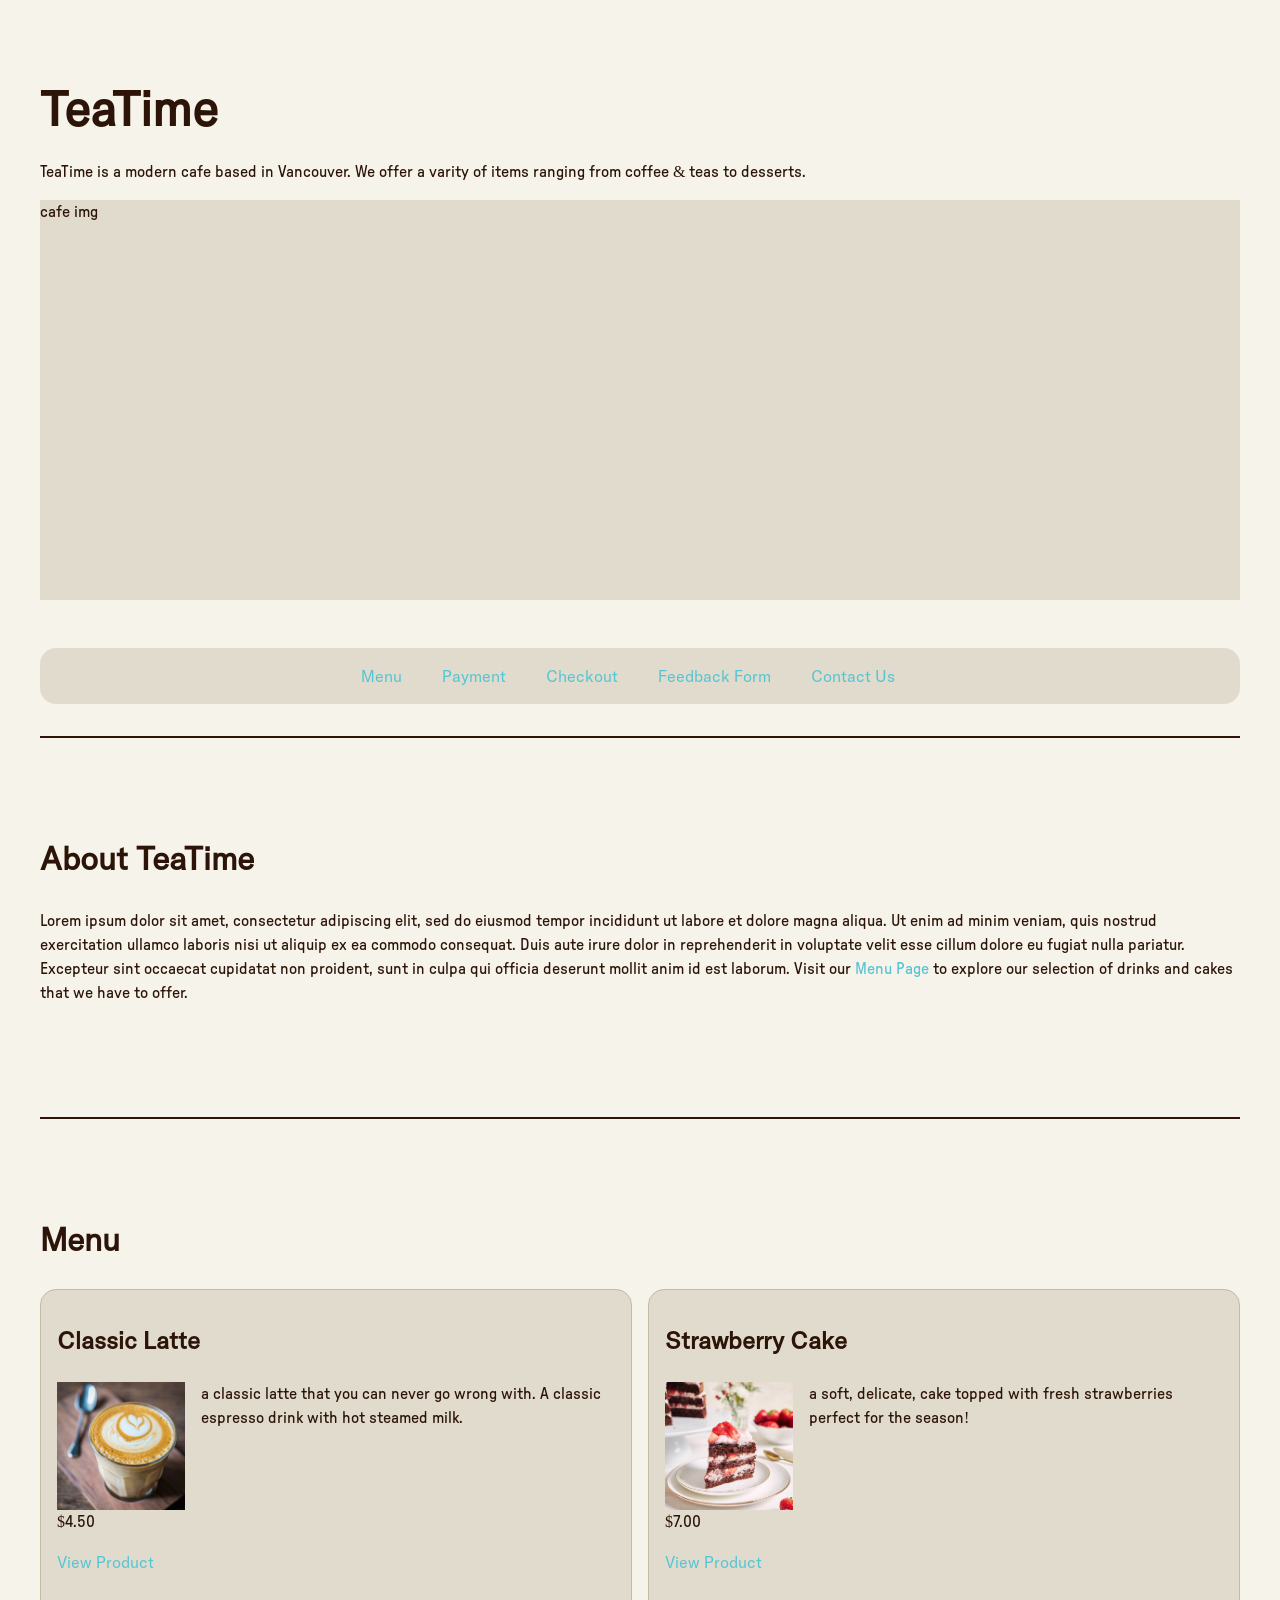
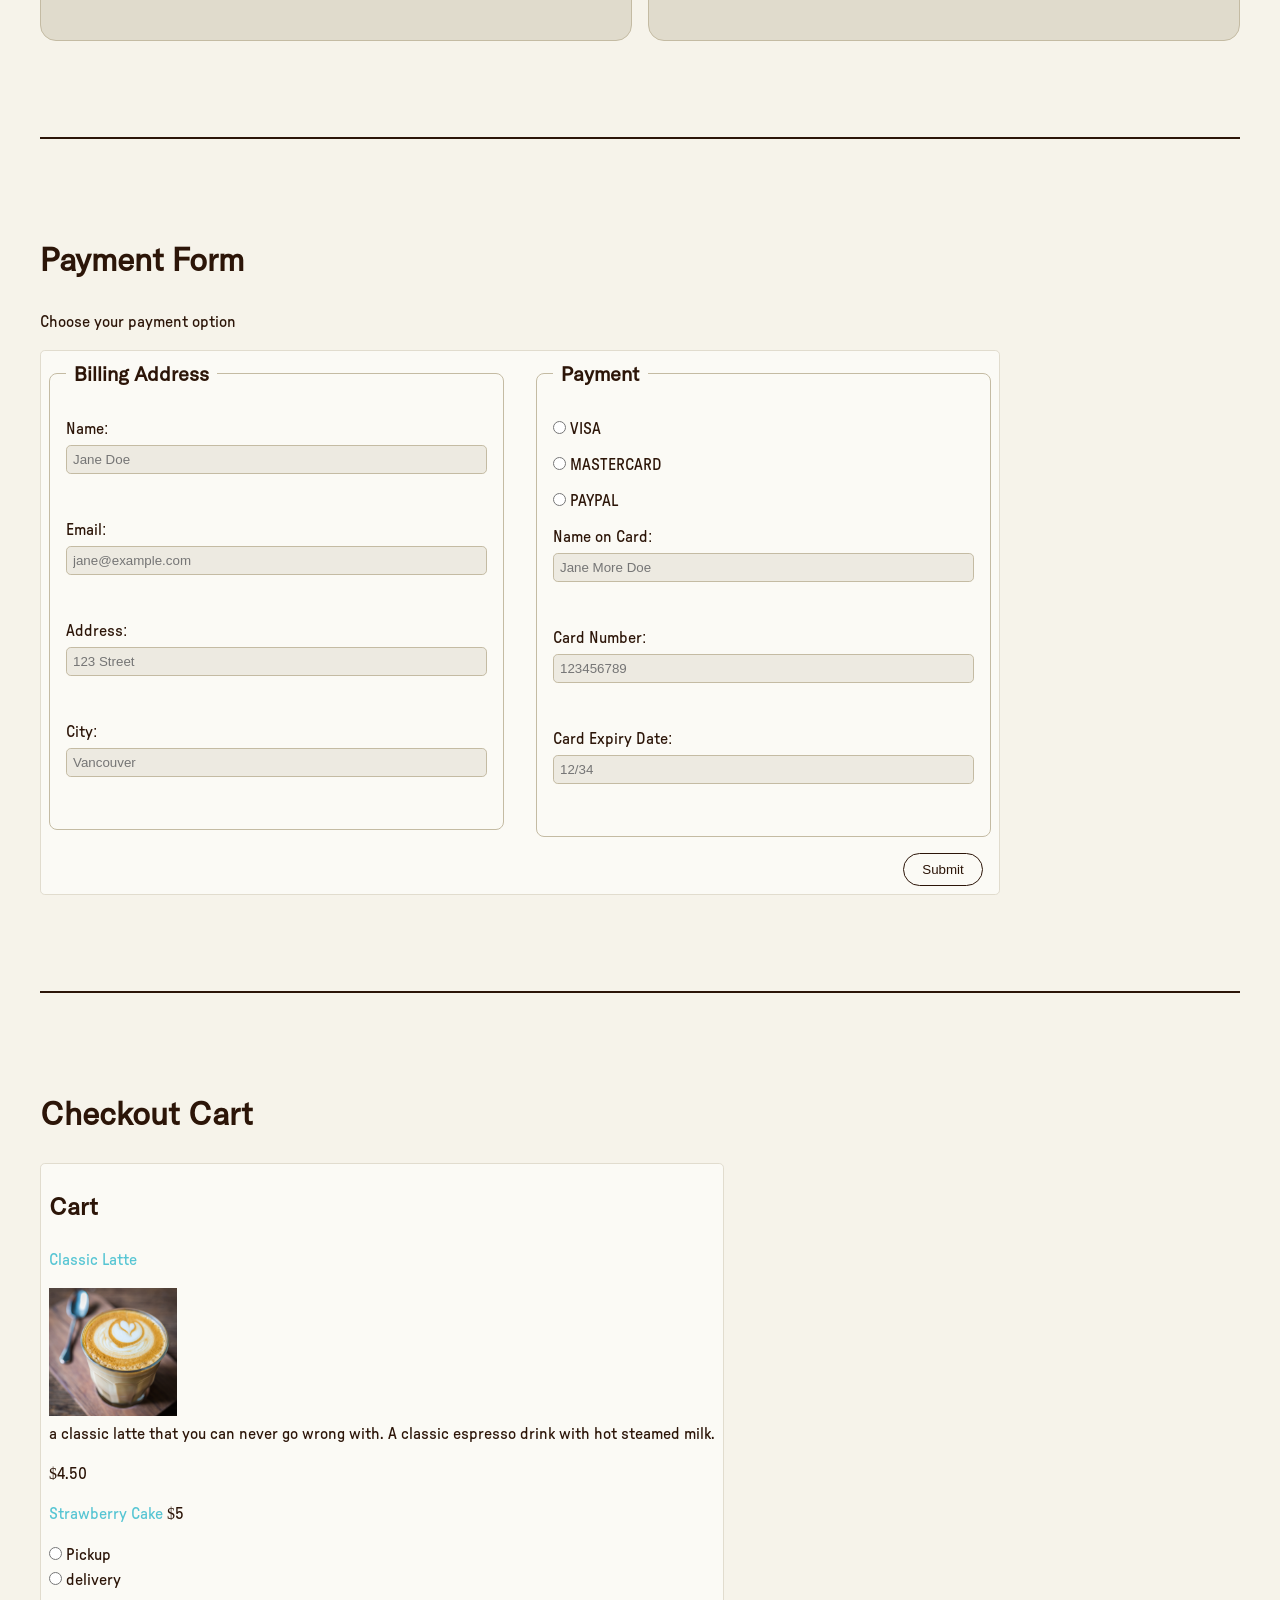
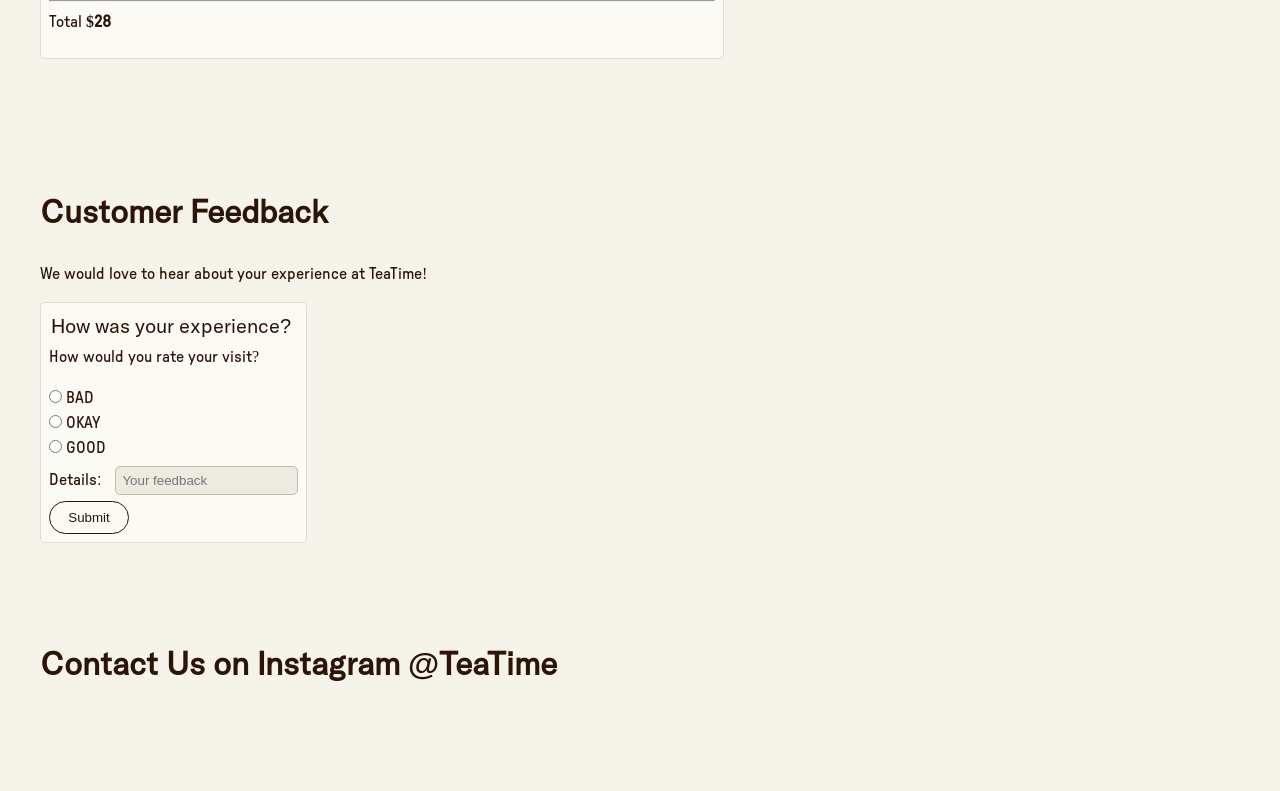
==== commit 346668ab: "fixing errors" ====
--- a/P1_km/html/index.html
+++ b/P1_km/html/index.html
@@ -33,10 +33,13 @@
       </nav>
 
     </header> 
-
-        <!-- code is from IAT 235 -->
-        <p> Lorem ipsum dolor sit amet, consectetur adipiscing elit, sed do eiusmod tempor incididunt ut labore et dolore magna aliqua. Ut enim ad minim veniam, quis nostrud exercitation ullamco laboris nisi ut aliquip ex ea commodo consequat. Duis aute irure dolor in reprehenderit in voluptate velit esse cillum dolore eu fugiat nulla pariatur. Excepteur sint occaecat cupidatat non proident, sunt in culpa qui officia deserunt mollit anim id est laborum.
-          Visit our <a href="product.html" class="in-text">Menu Page</a> to explore our selection of drinks and cakes that we have to offer.</p>
+    <section class="element">
+      <h2>About TeaTime</h2>
+  
+
+      <!-- code is from IAT 235 -->
+       <p> Lorem ipsum dolor sit amet, consectetur adipiscing elit, sed do eiusmod tempor incididunt ut labore et dolore magna aliqua. Ut enim ad minim veniam, quis nostrud exercitation ullamco laboris nisi ut aliquip ex ea commodo consequat. Duis aute irure dolor in reprehenderit in voluptate velit esse cillum dolore eu fugiat nulla pariatur. Excepteur sint occaecat cupidatat non proident, sunt in culpa qui officia deserunt mollit anim id est laborum.
+       Visit our <a href="product.html" class="in-text">Menu Page</a> to explore our selection of drinks and cakes that we have to offer.</p>
 
         
 
@@ -56,7 +59,7 @@
         <article id="latte">
 
 
-          <h4> Classic Latte</h4>
+          <h3> Classic Latte</h3>
 
           <div class="product-details">
           <img class="productimg" src="../html/img/latte.jpg" alt="latte" width="100">
@@ -73,7 +76,7 @@
 
         <article id="cake">
 
-          <h4>Strawberry Cake</h4>
+          <h3>Strawberry Cake</h3>
 
           <div class="product-details">
           <img class="productimg" src="../html/img/cake.jpg" alt="cake" width="100">
@@ -178,52 +181,52 @@
 
 
         <form>
-          <legend>Cart</legend>
+          <h3>Cart</h3>
 
           <!-- source: https://www.w3schools.com/howto/howto_css_checkout_form.asp -->
 
-          <fieldset class="latte-cart">
-            <!-- image -->
-
-            
-            <p><a href="#latte" class="cartlink">Classic Latte</a></p>
-            <img class="productimg" src="latte.jpg" alt="latte" width="100">
-            <p> a classic latte that you can never go wrong with. A classic espresso drink with hot steamed milk. </p>
-
-            <p>$4.50</p>
-            <!-- product description -->
-            <!-- quantity -->
-
-
-          </fieldset>
-
-          <fieldset class="cake-cart">
-            <!-- image -->
-
-            <p><a href="#cake" class="cartlink">Strawberry Cake</a> <span class="price">$5</span></p>
-            <!-- product description -->
-            <!-- quantity -->
-
-          </fieldset>
-
-          <fieldset class="delivery-option">
-            <!-- pickup in store or delivery -->
-              <!-- pickup -->
-              <input type="radio" id="pickup" name="delivery_option" value="pickup">
-              <label for="pickup">Pickup</label><br>
-
-              <!-- delivery -->
-              <input type="radio" id="delivery" name="delivery_option" value="delivery">
-              <label for="delivery">delivery</label><br>
-                
-          </fieldset>
-
-          <!-- linebreak -->
-          <hr>
-
-          <fieldset class="total-cost">
-            <p>Total <span class="price"><b>$28</b></span></p>
-          </fieldset>
+            <fieldset class="latte-cart">
+              <!-- image -->
+
+              
+              <p><a href="#latte" class="cartlink">Classic Latte</a></p>
+              <img class="productimg" src="../html/img/latte.jpg" alt="latte" width="100">
+              <p> a classic latte that you can never go wrong with. A classic espresso drink with hot steamed milk. </p>
+
+              <p>$4.50</p>
+              <!-- product description -->
+              <!-- quantity -->
+
+
+            </fieldset>
+
+            <fieldset class="cake-cart">
+              <!-- image -->
+
+              <p><a href="#cake" class="cartlink">Strawberry Cake</a> <span class="price">$5</span></p>
+              <!-- product description -->
+              <!-- quantity -->
+
+            </fieldset>
+
+            <fieldset class="delivery-option">
+              <!-- pickup in store or delivery -->
+                <!-- pickup -->
+                <input type="radio" id="pickup" name="delivery_option" value="pickup">
+                <label for="pickup">Pickup</label><br>
+
+                <!-- delivery -->
+                <input type="radio" id="delivery" name="delivery_option" value="delivery">
+                <label for="delivery">delivery</label><br>
+                  
+            </fieldset>
+
+            <!-- linebreak -->
+            <hr>
+
+            <fieldset class="total-cost">
+              <p>Total <span class="price"><b>$28</b></span></p>
+            </fieldset>
 
         
         </form>
@@ -232,7 +235,6 @@
       </section>
 
 
-    </section>
 
     <!--feedback form-->
     <section id="feedback">
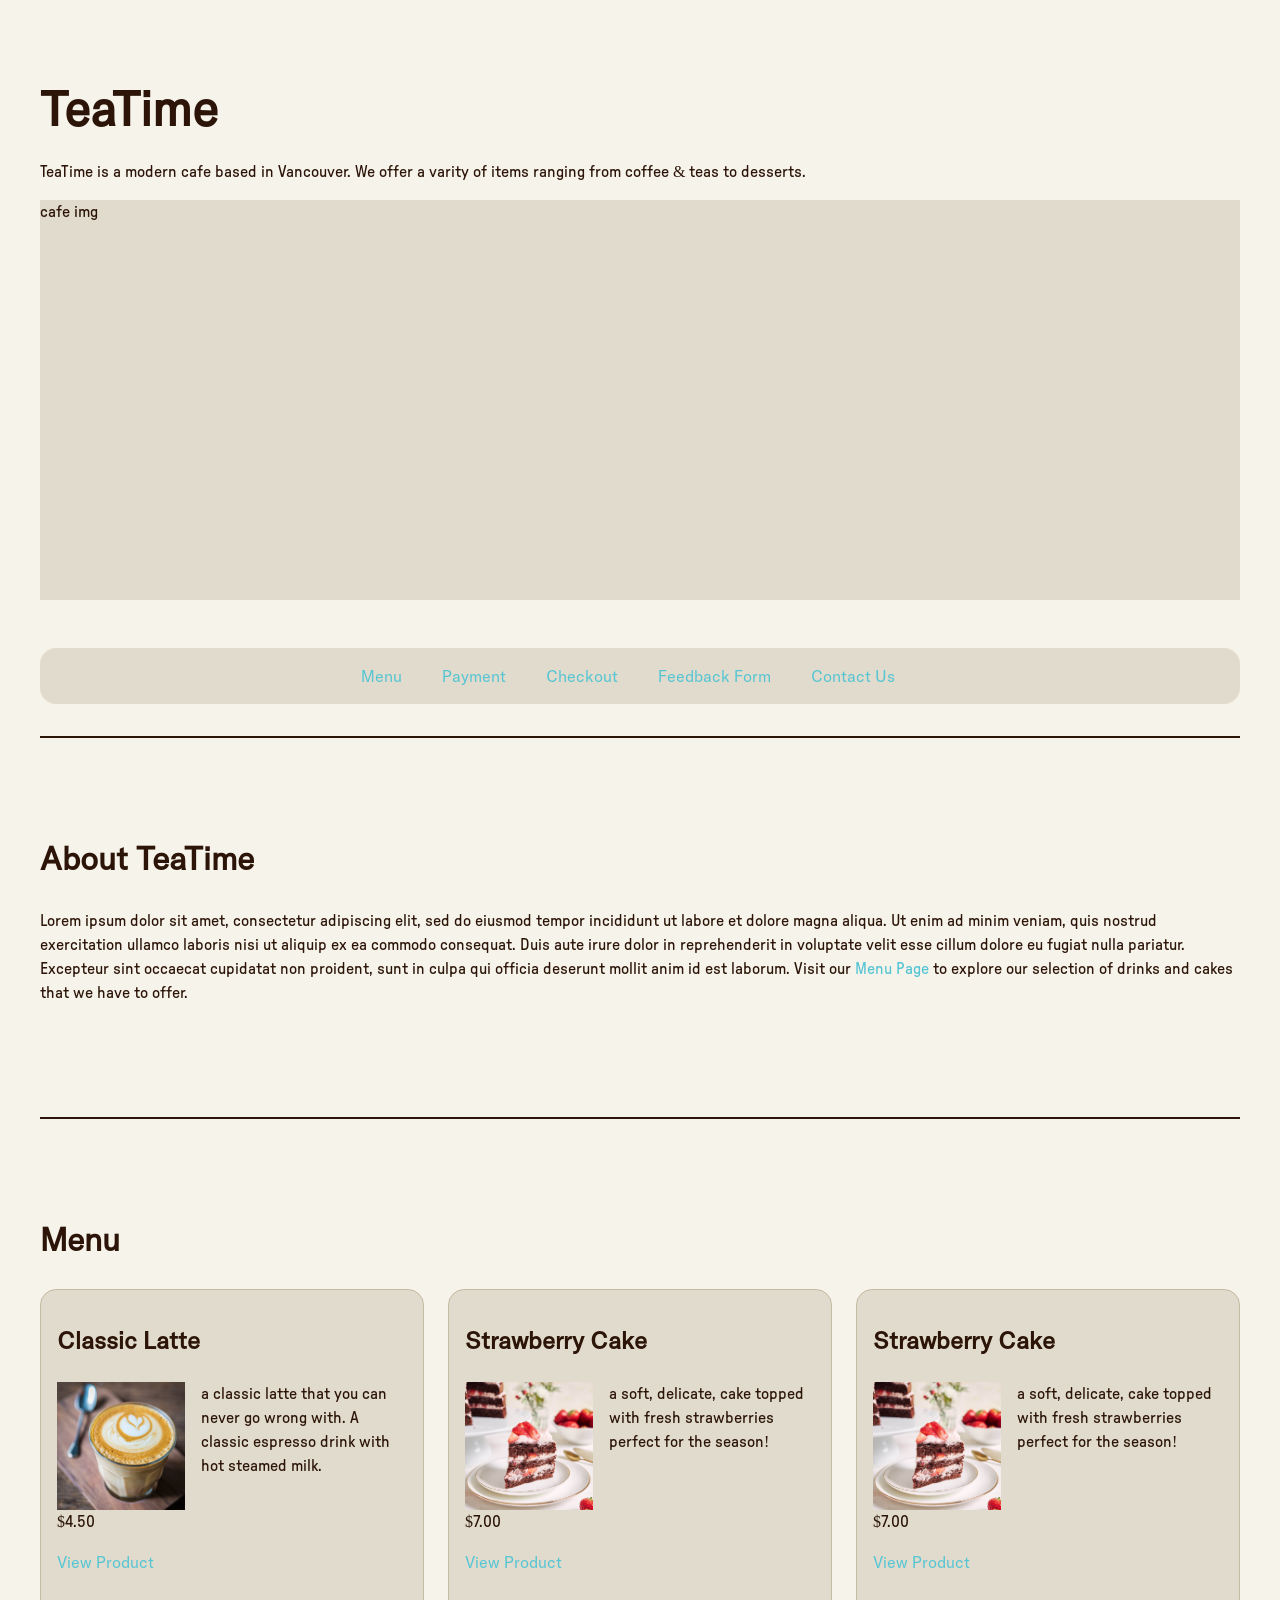
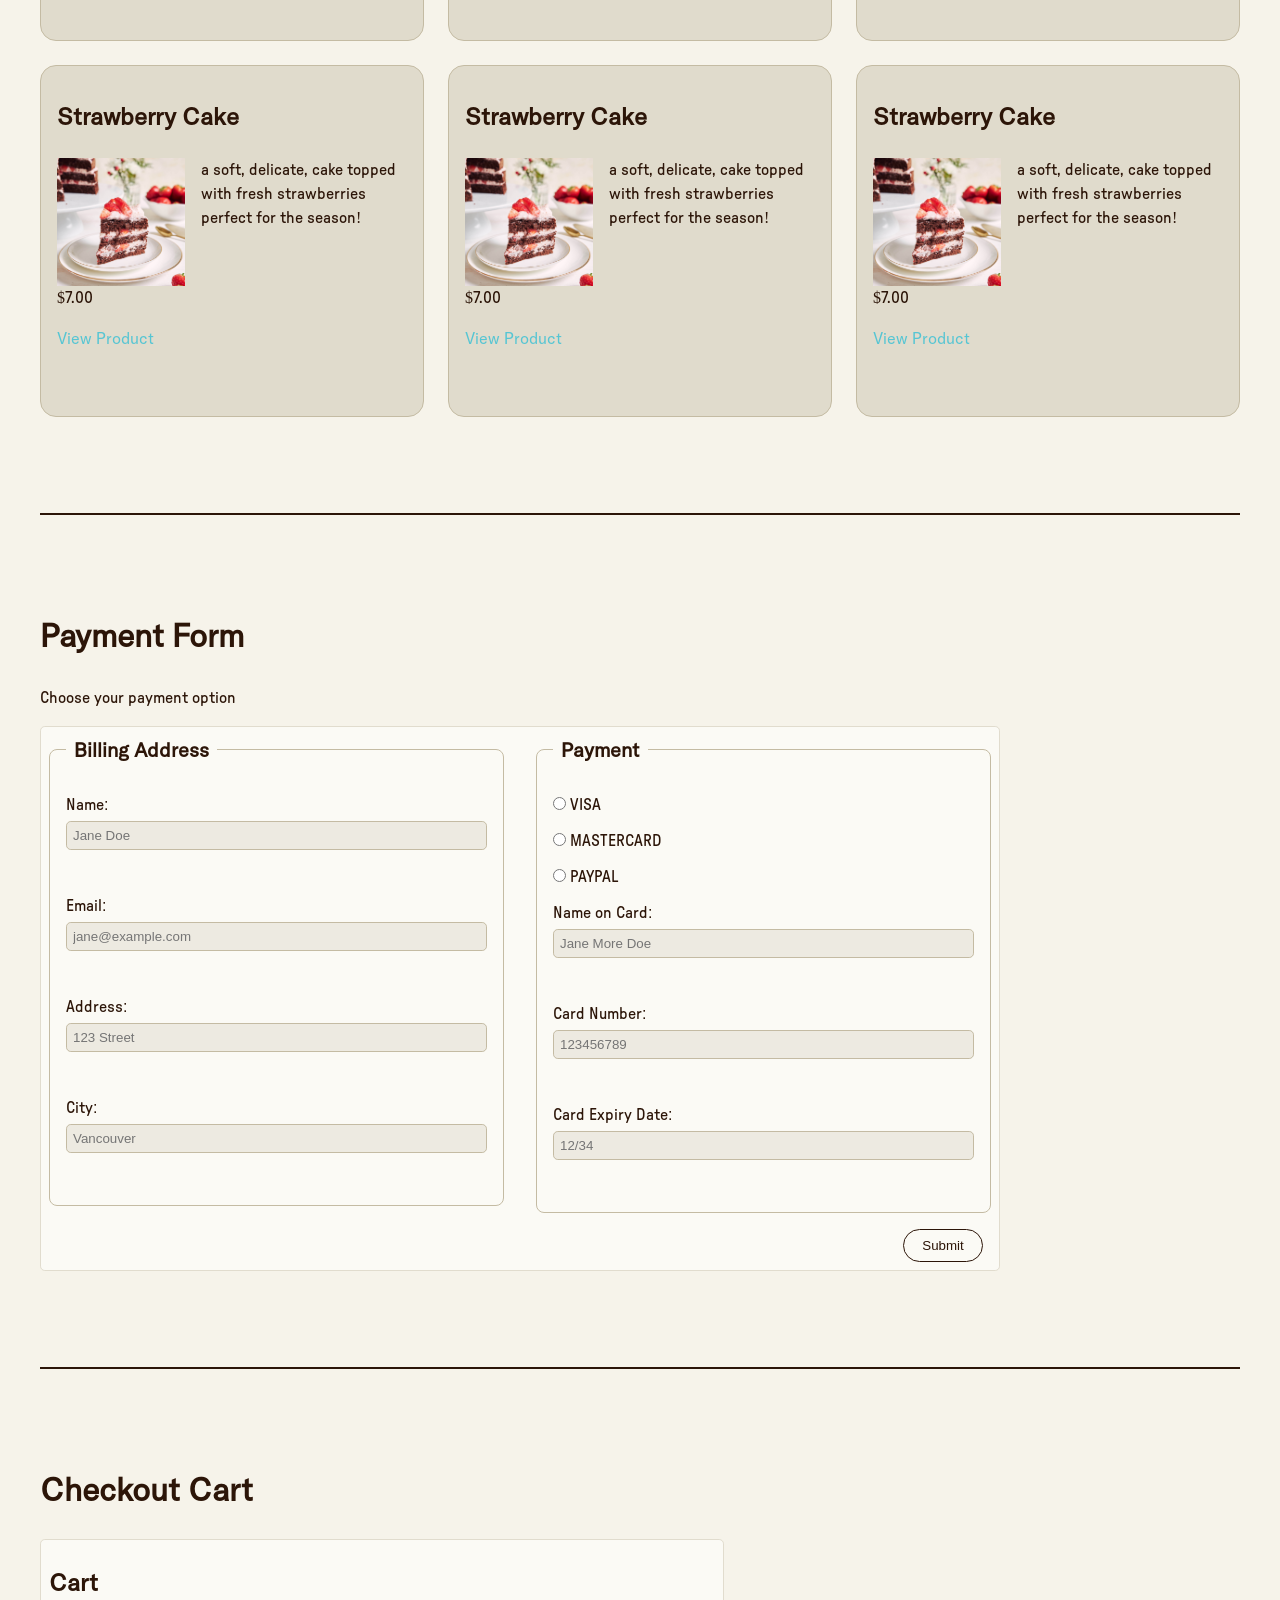
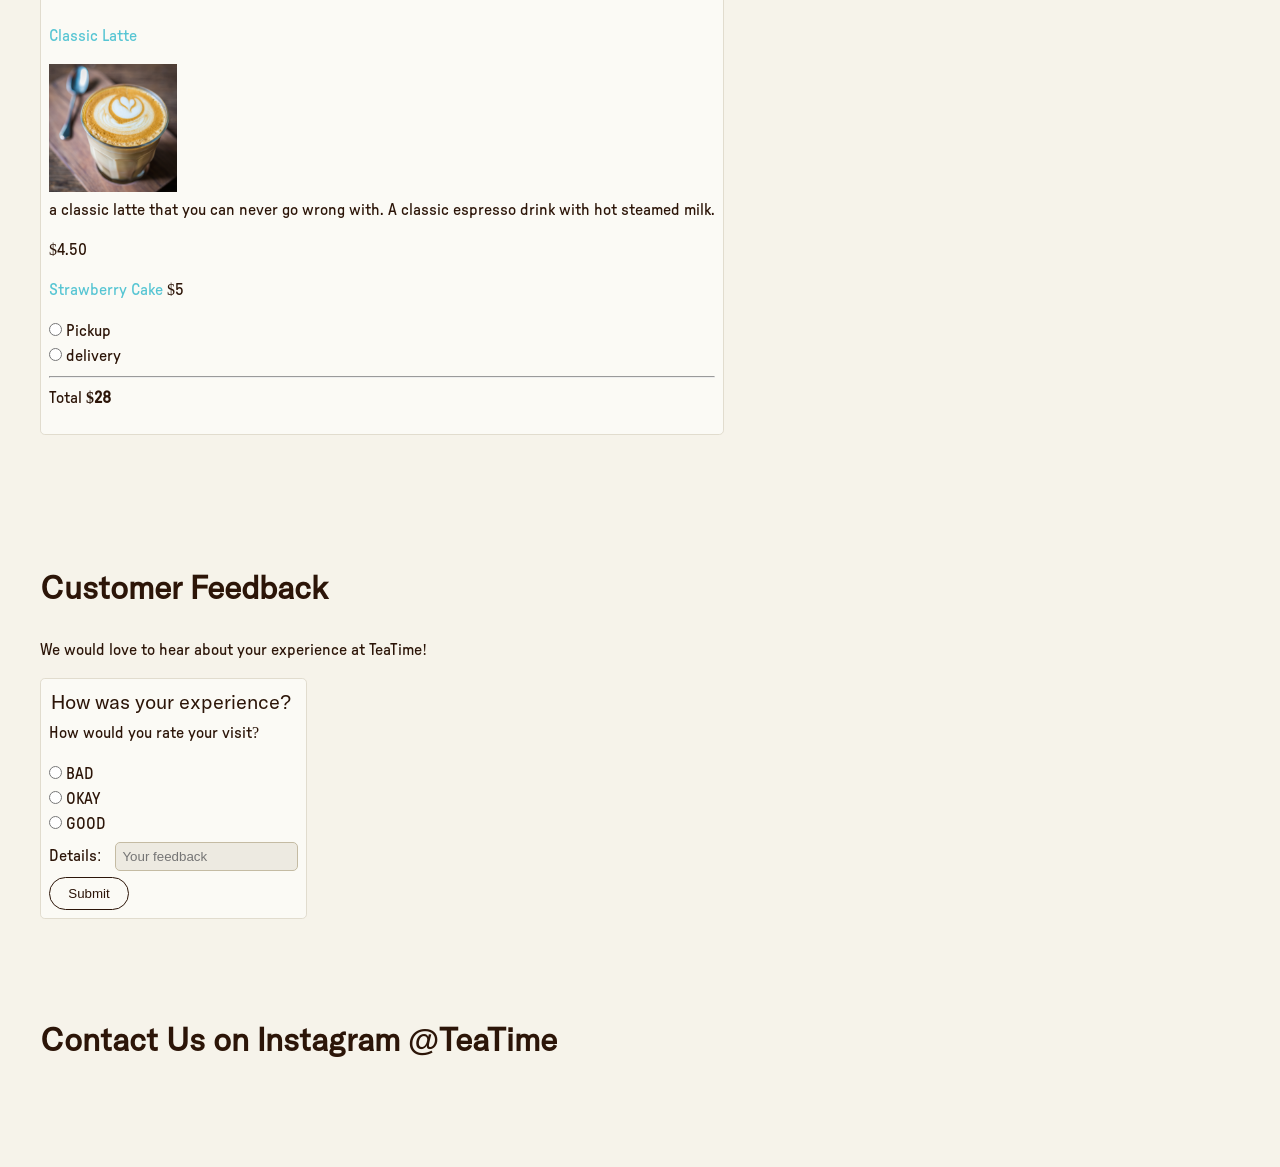
==== commit af3b9f2b: "added more products and added add to checkout button in product page" ====
--- a/P1_km/html/index.html
+++ b/P1_km/html/index.html
@@ -71,6 +71,65 @@
           <a href="product.html">View Product</a>
 
 
+        </article>
+
+
+        <article id="cake">
+
+          <h3>Strawberry Cake</h3>
+
+          <div class="product-details">
+          <img class="productimg" src="../html/img/cake.jpg" alt="cake" width="100">
+          <p> a soft, delicate, cake topped with fresh strawberries perfect for the season!</p>
+          </div>
+
+          <p>$7.00</p>
+
+          <a href="product.html">View Product</a>
+        </article>
+
+
+        <article id="cake">
+
+          <h3>Strawberry Cake</h3>
+
+          <div class="product-details">
+          <img class="productimg" src="../html/img/cake.jpg" alt="cake" width="100">
+          <p> a soft, delicate, cake topped with fresh strawberries perfect for the season!</p>
+          </div>
+
+          <p>$7.00</p>
+
+          <a href="product.html">View Product</a>
+        </article>
+
+
+        <article id="cake">
+
+          <h3>Strawberry Cake</h3>
+
+          <div class="product-details">
+          <img class="productimg" src="../html/img/cake.jpg" alt="cake" width="100">
+          <p> a soft, delicate, cake topped with fresh strawberries perfect for the season!</p>
+          </div>
+
+          <p>$7.00</p>
+
+          <a href="product.html">View Product</a>
+        </article>
+
+        <article id="cake">
+
+          <h3>Strawberry Cake</h3>
+
+          <div class="product-details">
+          <img class="productimg" src="../html/img/cake.jpg" alt="cake" width="100">
+          <p> a soft, delicate, cake topped with fresh strawberries perfect for the season!</p>
+          </div>
+
+          <p>$7.00</p>
+
+          <a href="product.html">View Product</a>
         </article>
 
 
--- a/P1_km/css/main.css
+++ b/P1_km/css/main.css
@@ -1,7 +1,4 @@
-/*
-  STYLE GUIDE STYLING 
-  Default styling for the style guide 
-*/
+
 *{
   box-sizing: border-box;
 }
@@ -346,26 +343,33 @@
 form input[type="radio"]{
   width: auto;
 }
+/* used w3schools to learn about grids*/
 
 .product-container {
-  display: flex;
-  flex-direction: row;
-  flex-wrap: wrap;
-  gap: 1rem;
+  display: grid;
+  grid-template-columns: repeat(3, 1fr);
+  grid-template-rows: repeat(2, auto);
+
+  gap: 1.5rem;
+  width: 100%;
+
 }
 
 .product-container article {
-  flex: 1 1 15rem;
+  width: 100%;
+  min-width: 0;
   margin-bottom: 0;
 }
 
-@media screen and (max-width: 600px) {
+@media screen and (max-width: 900px) {
   .product-container {
-    flex-direction: column;
-  }
+    grid-template-columns: 1fr;
+  }
+
 
   .product-container article {
     width: 100%;
+   
   }
 }
 
@@ -417,7 +421,9 @@
 }
 
 article {
-  width: 15rem;
+  width: 100%;
+  max-width: 100%;
+  min-width: 0;
   min-height: 22rem;
   padding: 1rem;
   border: 1px solid rgb(196,187,163);
@@ -448,6 +454,8 @@
   flex-direction: row;
   align-items: flex-start;
   gap: 1rem;
+  width: 100%;
+  min-width: 0;
 }
 
 .product-details p {
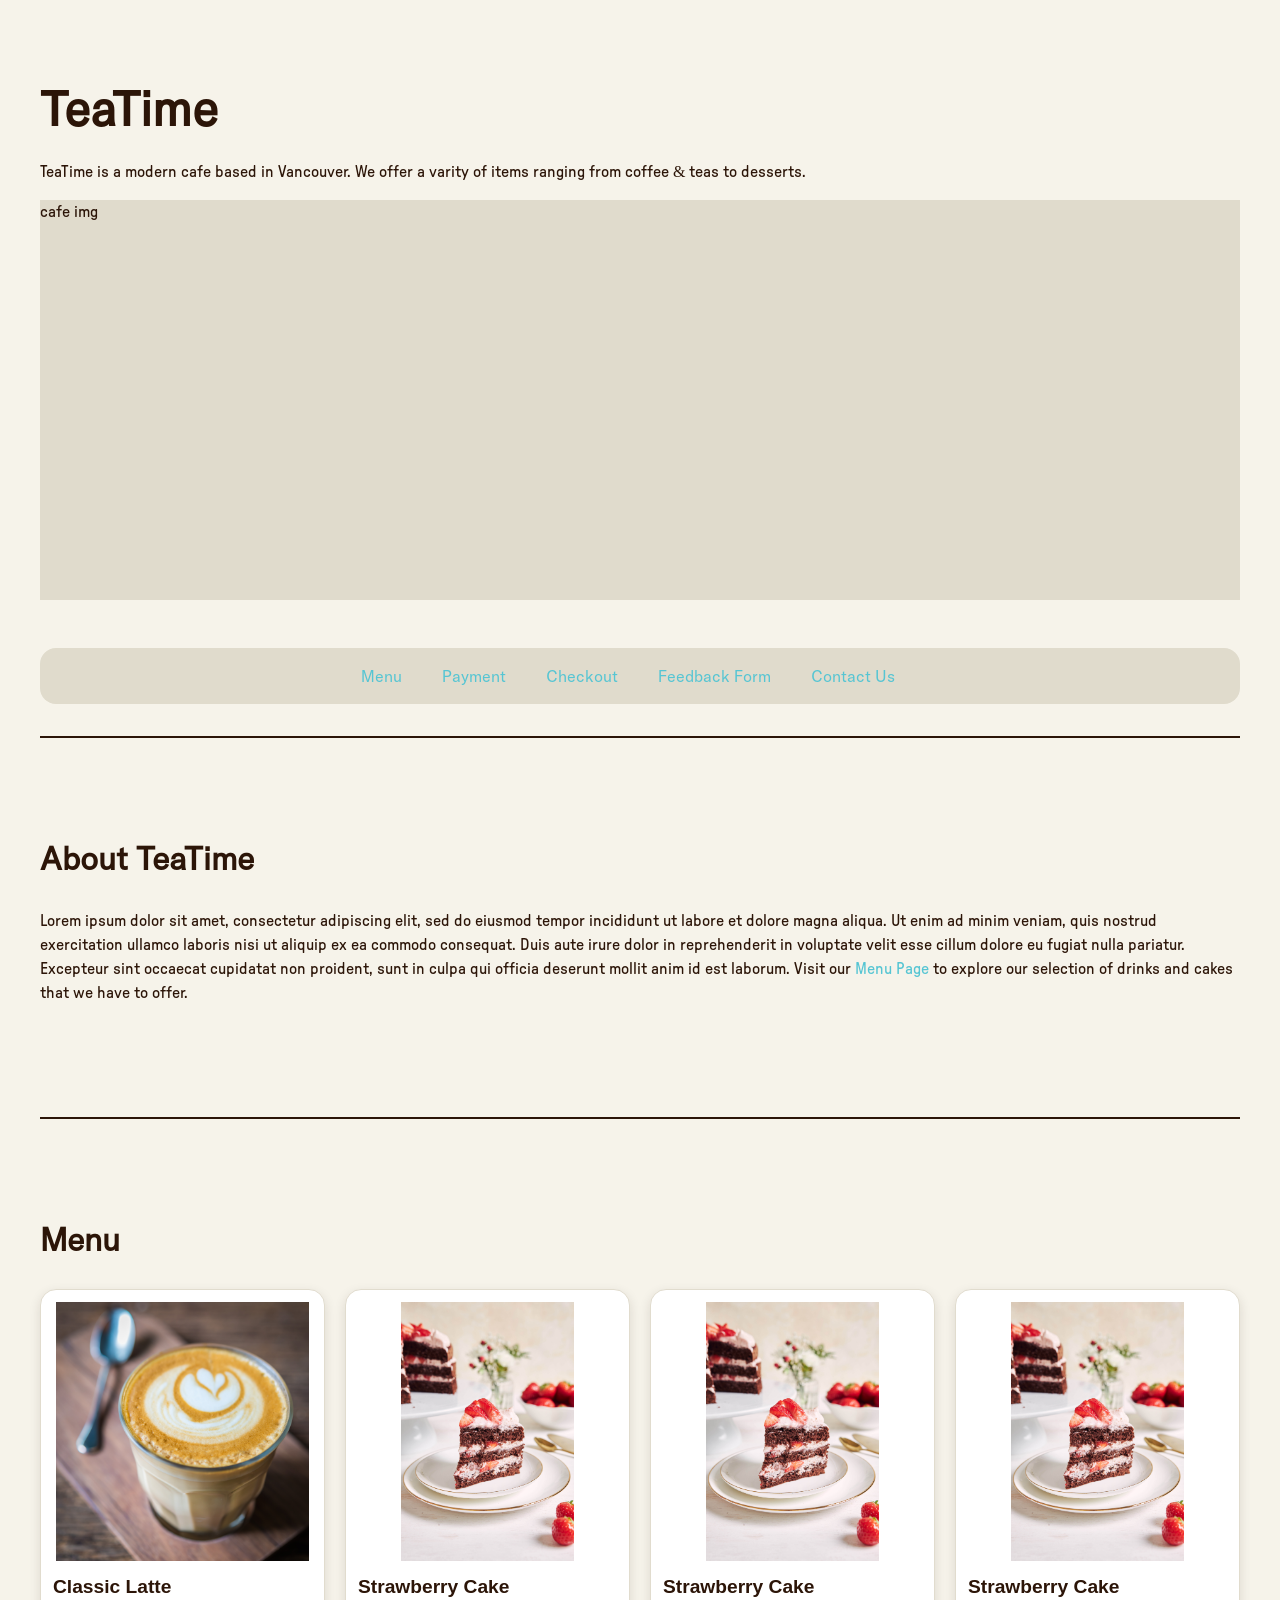
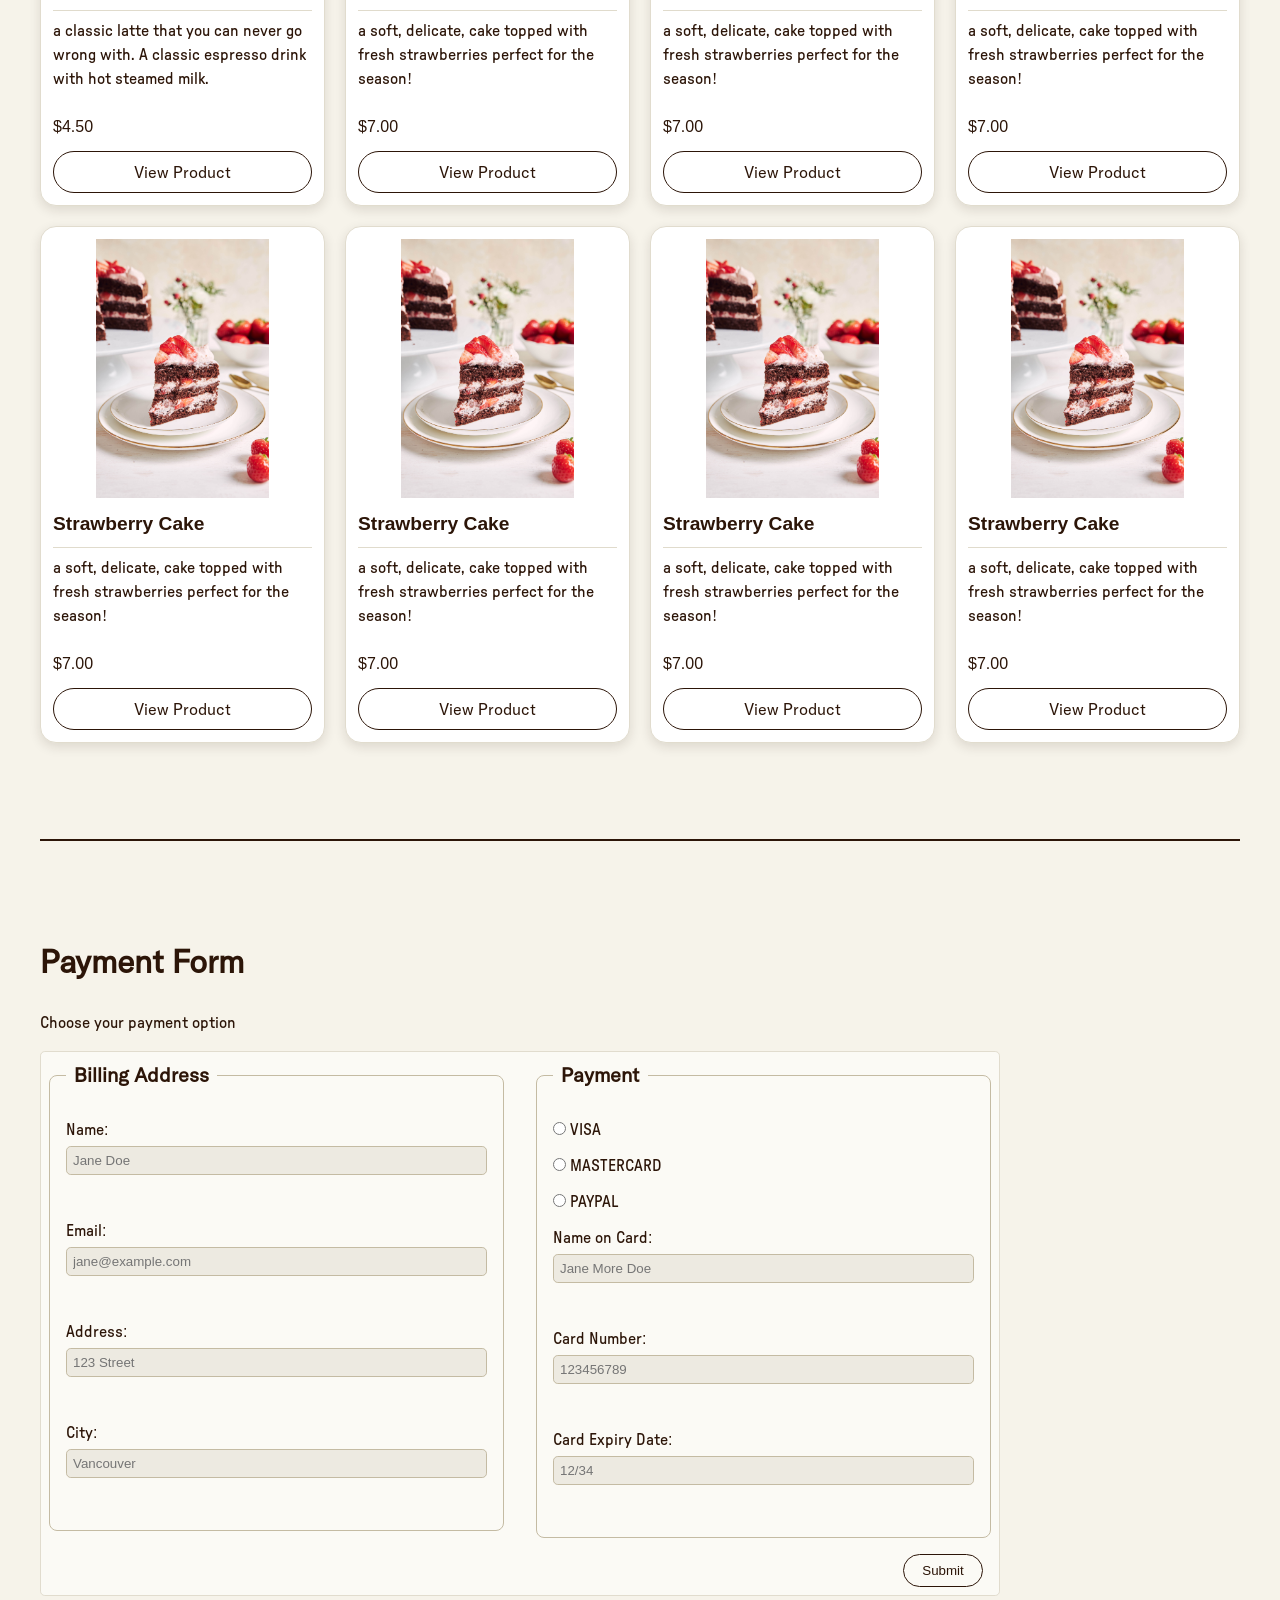
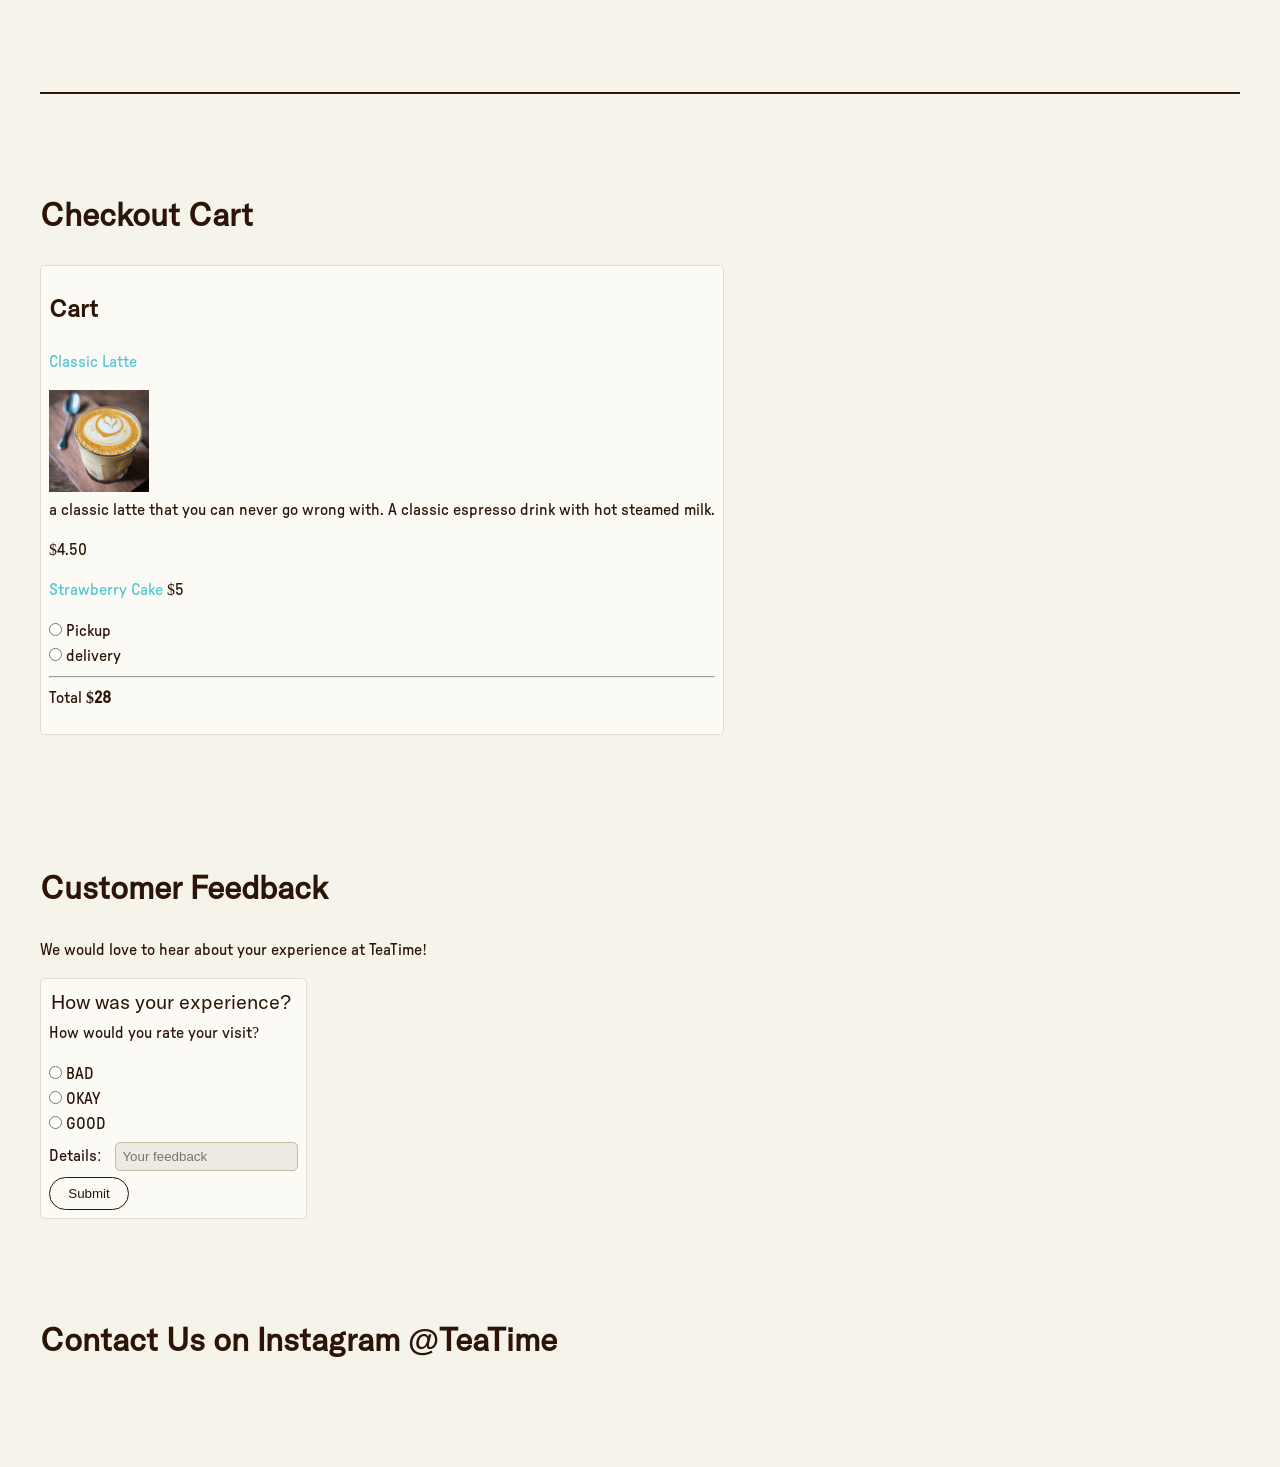
==== commit 9856c956: "changed the menu page" ====
--- a/P1_km/html/index.html
+++ b/P1_km/html/index.html
@@ -59,93 +59,153 @@
         <article id="latte">
 
 
+
+          <img class="productimg" src="../html/img/latte.jpg" alt="latte" width="100">
+
           <h3> Classic Latte</h3>
-
-          <div class="product-details">
-          <img class="productimg" src="../html/img/latte.jpg" alt="latte" width="100">
+          <div class="product-details">
           <p> a classic latte that you can never go wrong with. A classic espresso drink with hot steamed milk. </p>
           </div>
 
-          <p>$4.50</p>
-
-          <a href="product.html">View Product</a>
-
-
-        </article>
-
-
-        <article id="cake">
-
-          <h3>Strawberry Cake</h3>
-
-          <div class="product-details">
-          <img class="productimg" src="../html/img/cake.jpg" alt="cake" width="100">
-          <p> a soft, delicate, cake topped with fresh strawberries perfect for the season!</p>
-          </div>
-
-          <p>$7.00</p>
-
-          <a href="product.html">View Product</a>
-        </article>
-
-
-        <article id="cake">
-
-          <h3>Strawberry Cake</h3>
-
-          <div class="product-details">
-          <img class="productimg" src="../html/img/cake.jpg" alt="cake" width="100">
-          <p> a soft, delicate, cake topped with fresh strawberries perfect for the season!</p>
-          </div>
-
-          <p>$7.00</p>
-
-          <a href="product.html">View Product</a>
-        </article>
-
-
-        <article id="cake">
-
-          <h3>Strawberry Cake</h3>
-
-          <div class="product-details">
-          <img class="productimg" src="../html/img/cake.jpg" alt="cake" width="100">
-          <p> a soft, delicate, cake topped with fresh strawberries perfect for the season!</p>
-          </div>
-
-          <p>$7.00</p>
-
-          <a href="product.html">View Product</a>
-        </article>
-
-        <article id="cake">
-
-          <h3>Strawberry Cake</h3>
-
-          <div class="product-details">
-          <img class="productimg" src="../html/img/cake.jpg" alt="cake" width="100">
-          <p> a soft, delicate, cake topped with fresh strawberries perfect for the season!</p>
-          </div>
-
-          <p>$7.00</p>
-
-          <a href="product.html">View Product</a>
-        </article>
-
-
-        <article id="cake">
-
-          <h3>Strawberry Cake</h3>
-
-          <div class="product-details">
-          <img class="productimg" src="../html/img/cake.jpg" alt="cake" width="100">
-          <p> a soft, delicate, cake topped with fresh strawberries perfect for the season!</p>
-          </div>
-
-          <p>$7.00</p>
-
-          <a href="product.html">View Product</a>
-        </article>
+          <div class="price">
+
+            <p>$4.50</p>
+          </div>
+
+          <a href="product.html">View Product</a>
+        
+
+
+        </article>
+
+
+        <article id="cake">
+
+
+    
+          <img class="productimg" src="../html/img/cake.jpg" alt="cake" width="100">
+
+          <h3>Strawberry Cake</h3>
+          <div class="product-details">
+          <p> a soft, delicate, cake topped with fresh strawberries perfect for the season!</p>
+          </div>
+          <div class="price">
+
+          <p>$7.00</p>
+          </div>
+
+          <a href="product.html">View Product</a>
+        </article>
+
+
+        <article id="cake">
+
+
+    
+          <img class="productimg" src="../html/img/cake.jpg" alt="cake" width="100">
+
+          <h3>Strawberry Cake</h3>
+          <div class="product-details">
+          <p> a soft, delicate, cake topped with fresh strawberries perfect for the season!</p>
+          </div>
+          <div class="price">
+
+          <p>$7.00</p>
+          </div>
+
+          <a href="product.html">View Product</a>
+        </article>
+
+        <article id="cake">
+
+
+    
+          <img class="productimg" src="../html/img/cake.jpg" alt="cake" width="100">
+
+          <h3>Strawberry Cake</h3>
+          <div class="product-details">
+          <p> a soft, delicate, cake topped with fresh strawberries perfect for the season!</p>
+          </div>
+          <div class="price">
+
+          <p>$7.00</p>
+          </div>
+
+          <a href="product.html">View Product</a>
+        </article>
+
+
+        <article id="cake">
+
+
+    
+          <img class="productimg" src="../html/img/cake.jpg" alt="cake" width="100">
+
+          <h3>Strawberry Cake</h3>
+          <div class="product-details">
+          <p> a soft, delicate, cake topped with fresh strawberries perfect for the season!</p>
+          </div>
+          <div class="price">
+
+          <p>$7.00</p>
+          </div>
+
+          <a href="product.html">View Product</a>
+        </article>
+
+        <article id="cake">
+
+
+    
+          <img class="productimg" src="../html/img/cake.jpg" alt="cake" width="100">
+
+          <h3>Strawberry Cake</h3>
+          <div class="product-details">
+          <p> a soft, delicate, cake topped with fresh strawberries perfect for the season!</p>
+          </div>
+          <div class="price">
+
+          <p>$7.00</p>
+          </div>
+
+          <a href="product.html">View Product</a>
+        </article>
+
+        <article id="cake">
+
+
+    
+          <img class="productimg" src="../html/img/cake.jpg" alt="cake" width="100">
+
+          <h3>Strawberry Cake</h3>
+          <div class="product-details">
+          <p> a soft, delicate, cake topped with fresh strawberries perfect for the season!</p>
+          </div>
+          <div class="price">
+
+          <p>$7.00</p>
+          </div>
+
+          <a href="product.html">View Product</a>
+        </article>
+        <article id="cake">
+
+
+    
+          <img class="productimg" src="../html/img/cake.jpg" alt="cake" width="100">
+
+          <h3>Strawberry Cake</h3>
+          <div class="product-details">
+          <p> a soft, delicate, cake topped with fresh strawberries perfect for the season!</p>
+          </div>
+          <div class="price">
+
+          <p>$7.00</p>
+          </div>
+
+          <a href="product.html">View Product</a>
+        </article>
+
       </div>
 
 
--- a/P1_km/css/main.css
+++ b/P1_km/css/main.css
@@ -347,30 +347,20 @@
 
 .product-container {
   display: grid;
-  grid-template-columns: repeat(3, 1fr);
-  grid-template-rows: repeat(2, auto);
-
-  gap: 1.5rem;
-  width: 100%;
+  grid-template-columns: repeat(4, minmax(0, 1fr));
+  gap: 1.25rem;
+   margin-top: 1.5rem;
 
 }
 
 .product-container article {
-  width: 100%;
+  display: flex;
+  flex-direction: column;
   min-width: 0;
-  margin-bottom: 0;
-}
-
-@media screen and (max-width: 900px) {
-  .product-container {
-    grid-template-columns: 1fr;
-  }
-
-
-  .product-container article {
-    width: 100%;
-   
-  }
+  padding: 0.75rem;
+  background-color: white;
+  border-radius: 1rem;
+  box-shadow: 0 0.25rem 0.75rem rgba(44, 21, 8, 0.18);
 }
 
 /* 
@@ -420,19 +410,6 @@
   padding-left: 2rem;
 }
 
-article {
-  width: 100%;
-  max-width: 100%;
-  min-width: 0;
-  min-height: 22rem;
-  padding: 1rem;
-  border: 1px solid rgb(196,187,163);
-  border-radius: 1rem;
-  background-color: rgb(224,219,204);
-  margin-bottom: 1rem;
-
-}
-
 article a {
   color: rgb(86, 197, 211);
   text-decoration: none;
@@ -442,21 +419,6 @@
   text-decoration: underline;
 }
 
-.productimg {
-  width: 8rem;
-  height: 8rem;
-  object-fit: cover;
-
-}
-
-.product-details {
-  display: flex;
-  flex-direction: row;
-  align-items: flex-start;
-  gap: 1rem;
-  width: 100%;
-  min-width: 0;
-}
 
 .product-details p {
   flex: 1;
@@ -511,3 +473,86 @@
     margin: auto;
   }
 }
+
+
+.product-container {
+    display: grid;
+    grid-template-columns: repeat(4, minmax(0, 1fr));
+    gap: 1.25rem;
+    margin-top: 1.5rem;
+}
+
+#menu .product-container article {
+    display: flex;
+    flex-direction: column;
+    min-width: 0;
+    min-height: 0;
+    padding: 0.75rem;
+    margin: 0;
+    background-color: white;
+    border: 1px solid rgb(225, 220, 206);
+    border-radius: 1rem;
+    box-shadow: 0 0.25rem 0.75rem rgba(44, 21, 8, 0.12);
+}
+
+
+#menu .productimg {
+    display: block;
+    width: 100%;
+    height: auto;
+    aspect-ratio: 1 / 1;
+    object-fit: contain;
+}
+
+#menu article h3 {
+    font-family: America Md, sans-serif;
+    font-size: 1.2rem;
+    margin: 0.75rem 0 0.5rem;
+    padding-bottom: 0.5rem;
+    border-bottom: 1px solid rgb(224, 219, 204);
+}
+
+
+#menu article > p {
+    font-family: Pressura, sans-serif;
+    font-size: 0.9rem;
+    margin: 0.5rem 0;
+}
+
+
+
+
+
+#menu .price p {
+    font-family: America Md, sans-serif;
+    margin: 0.5rem 0;
+}
+#menu article > a {
+    display: block;
+    text-align: center;
+    padding: 0.5rem;
+    margin-top: 0.25rem;
+    color: rgb(44, 21, 8);
+    text-decoration: none;
+    border: 1px solid rgb(44, 21, 8);
+    border-radius: 2rem;
+}
+
+#menu article > a:hover,
+#menu article > a:focus {
+    color: rgb(237, 234, 225);
+    background: linear-gradient(
+        to bottom right, rgb(86, 197, 211), rgb(179, 221, 75));
+}
+
+@media screen and (max-width: 992px) {
+    .product-container {
+        grid-template-columns: repeat(2, minmax(0, 1fr));
+    }
+}
+
+@media screen and (max-width: 600px) {
+    .product-container {
+        grid-template-columns: 1fr;
+    }
+}
